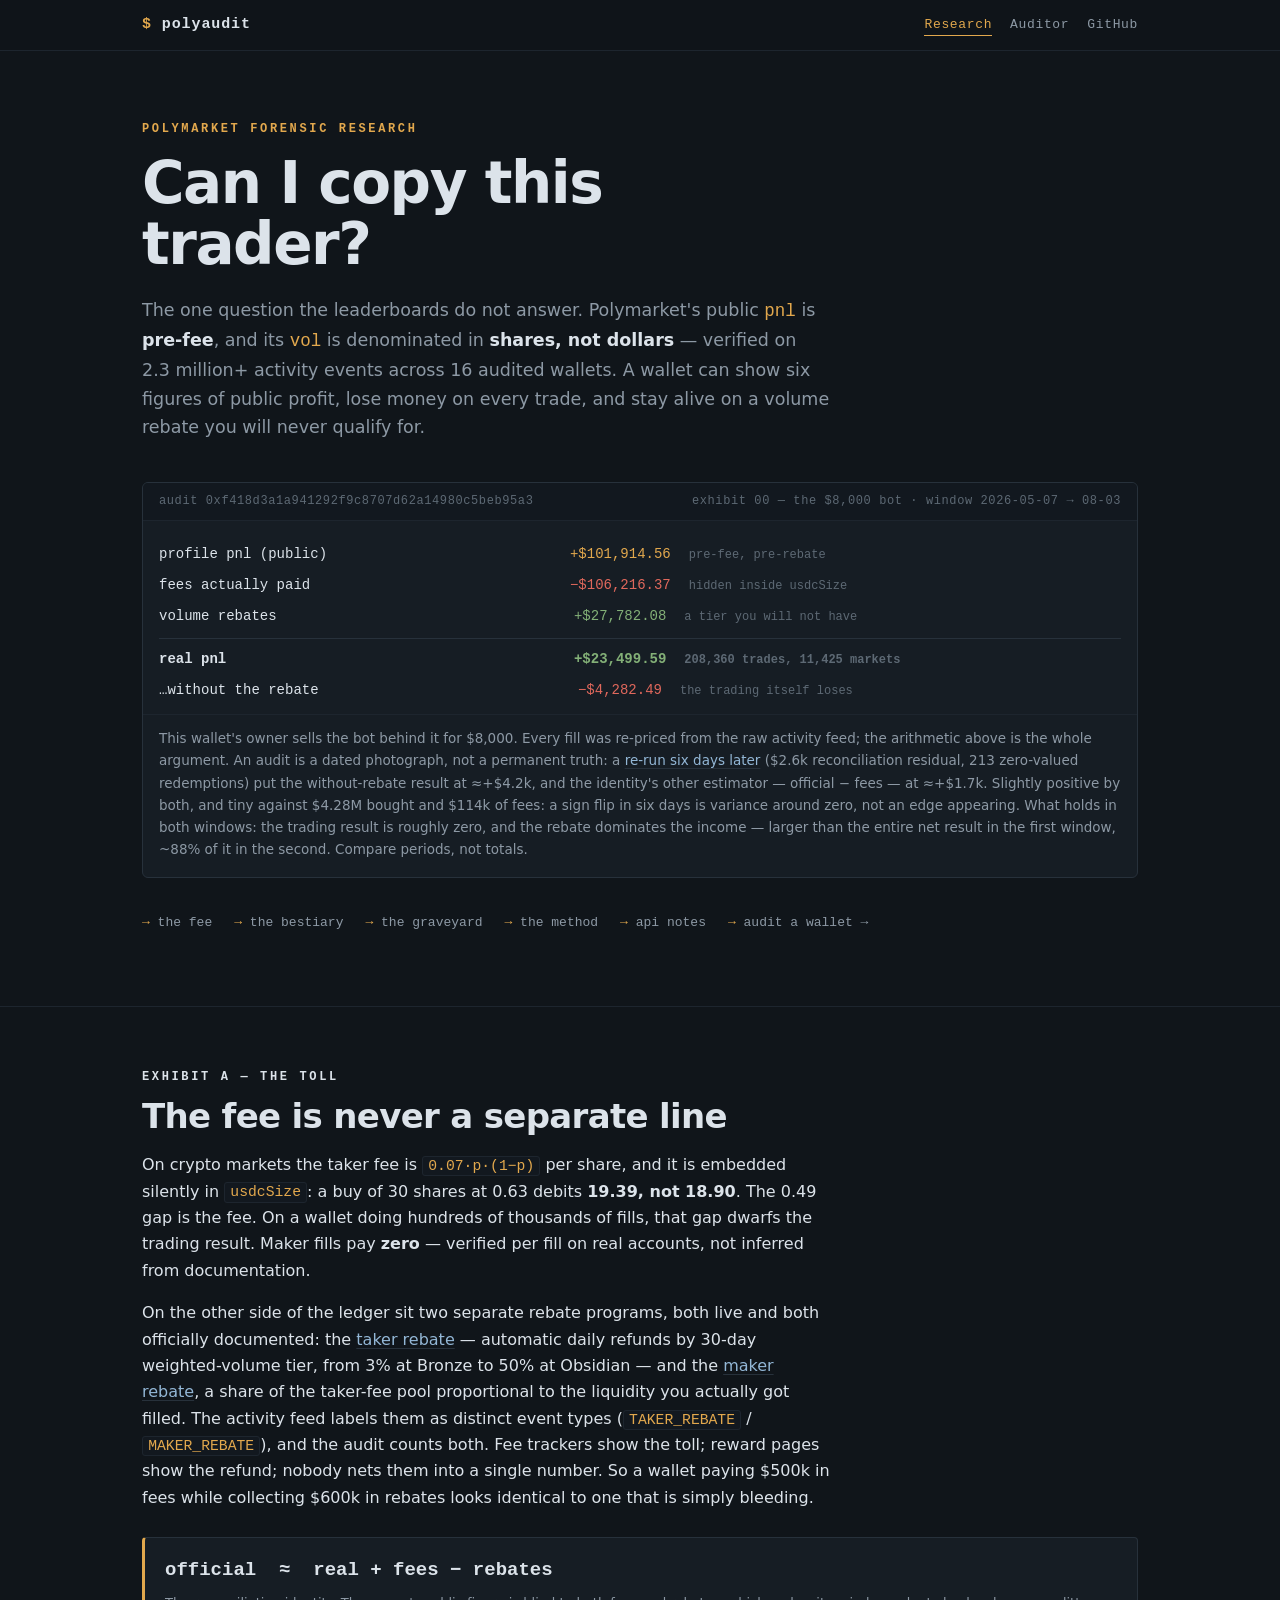
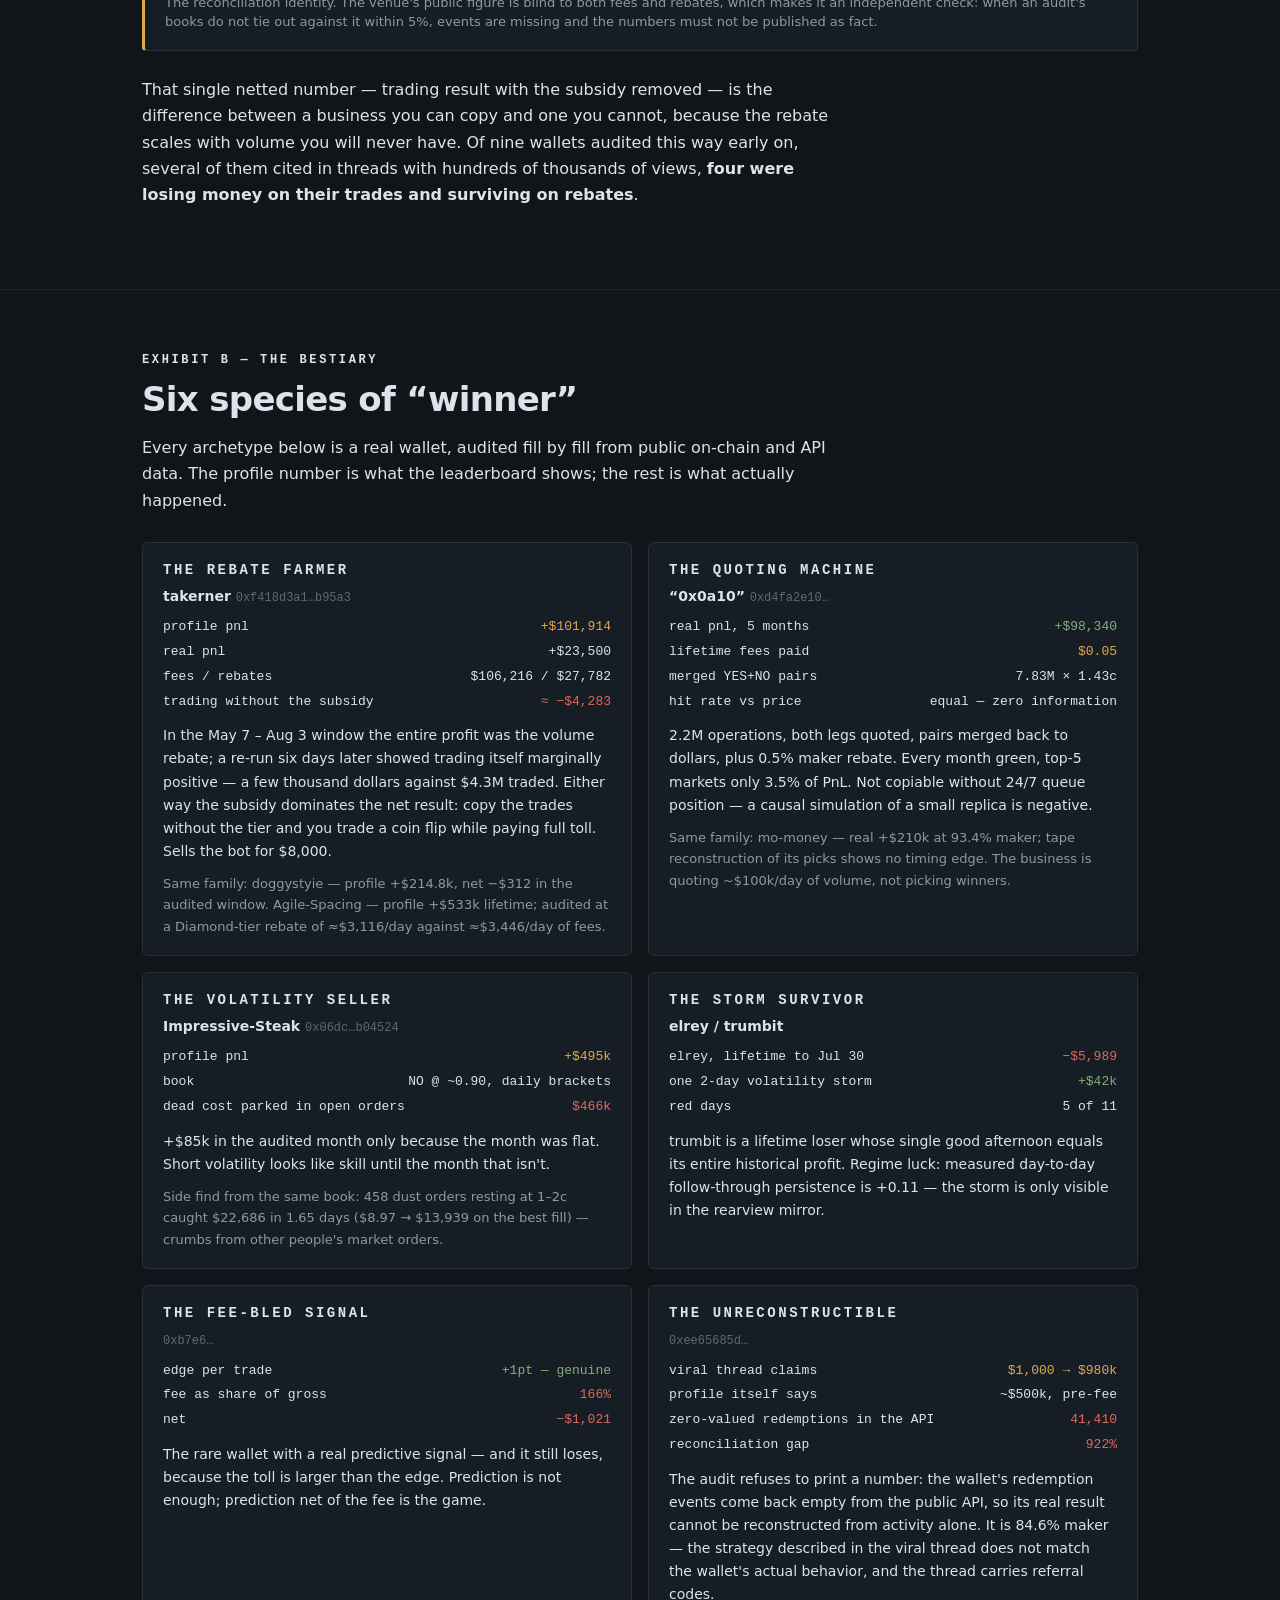
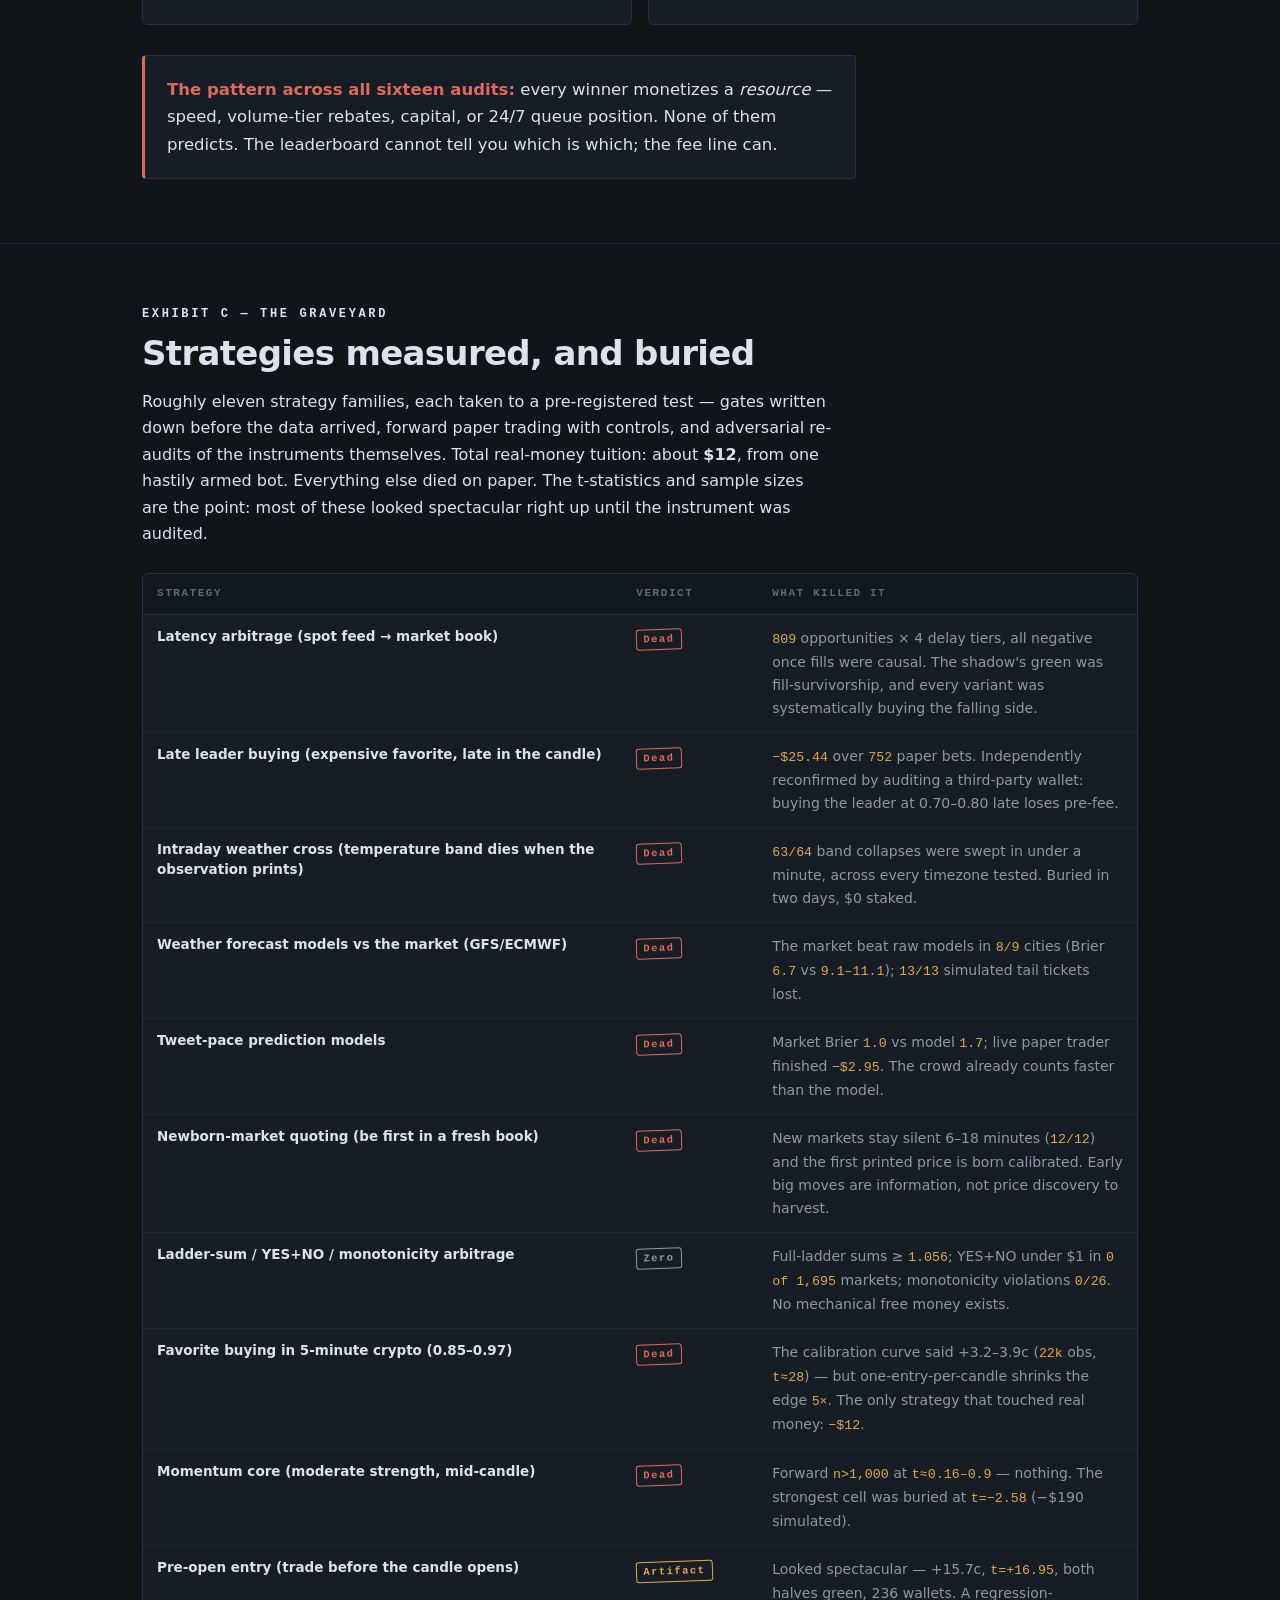
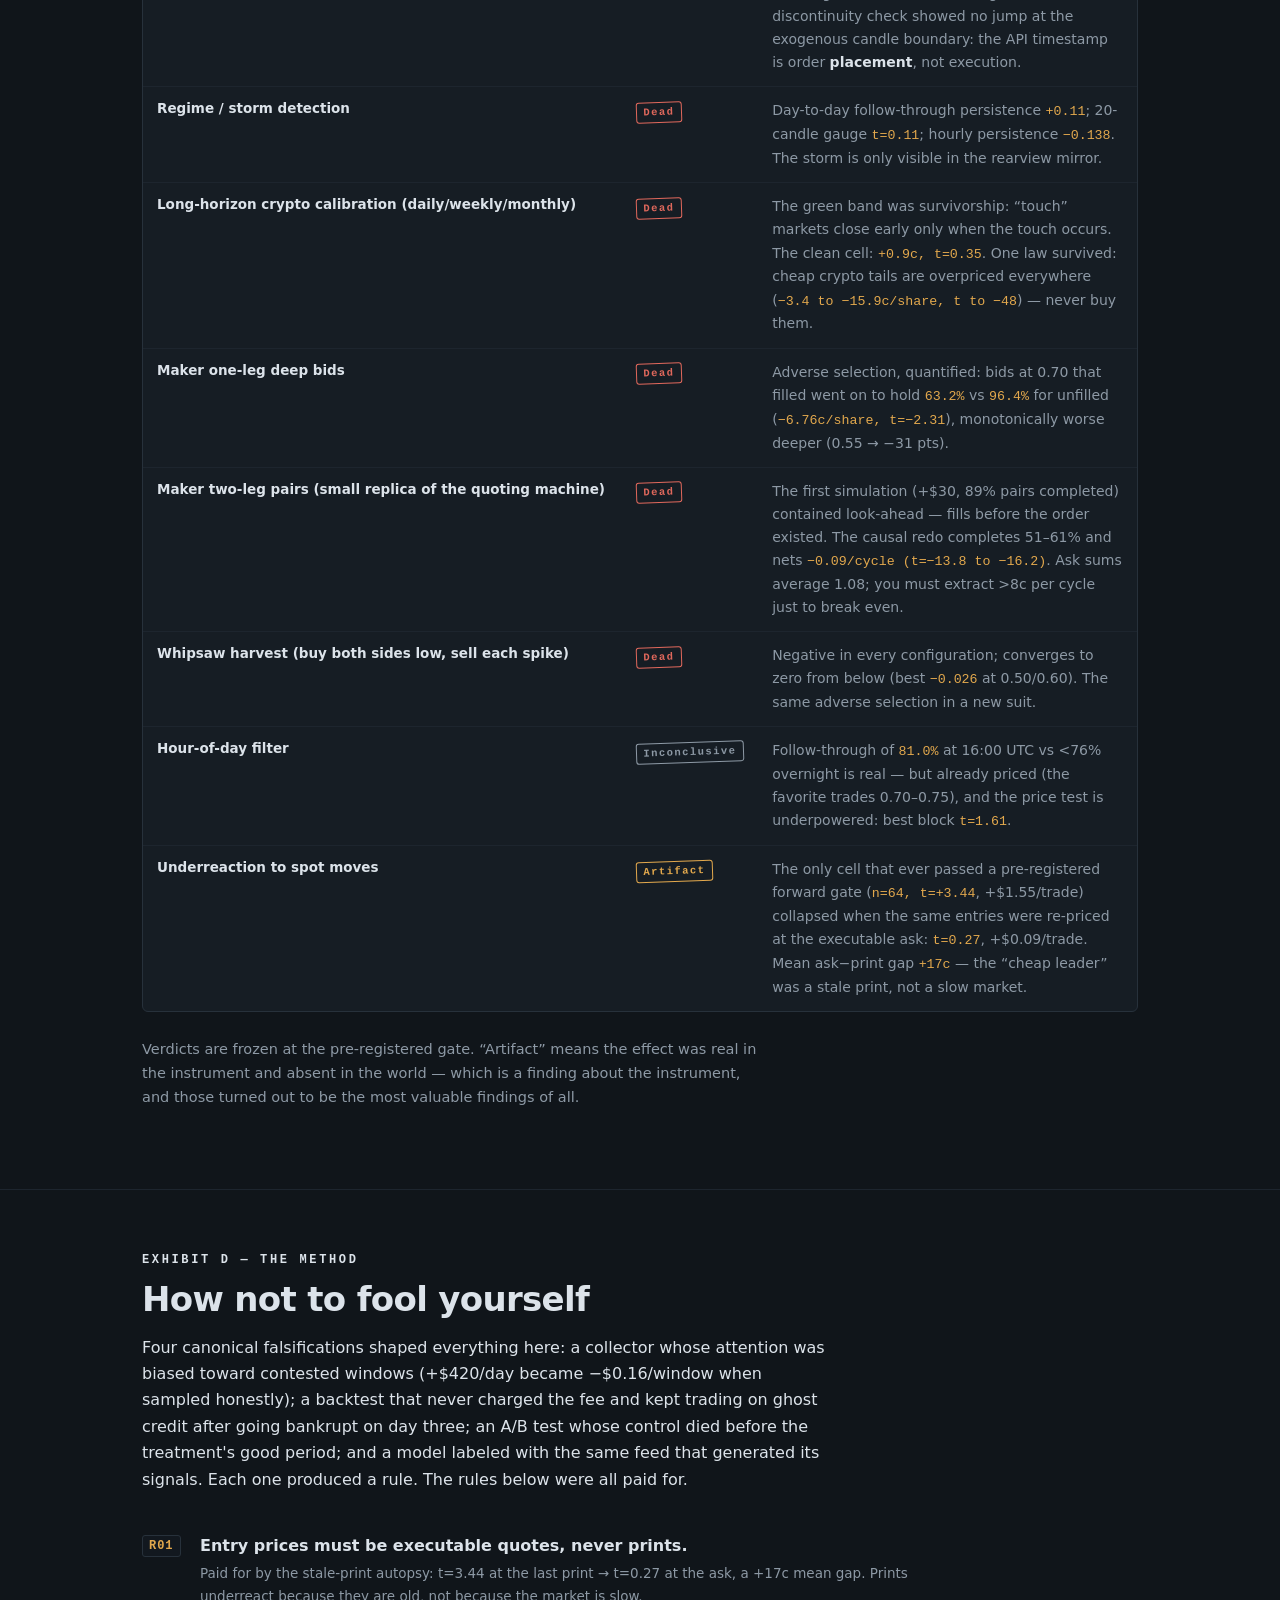
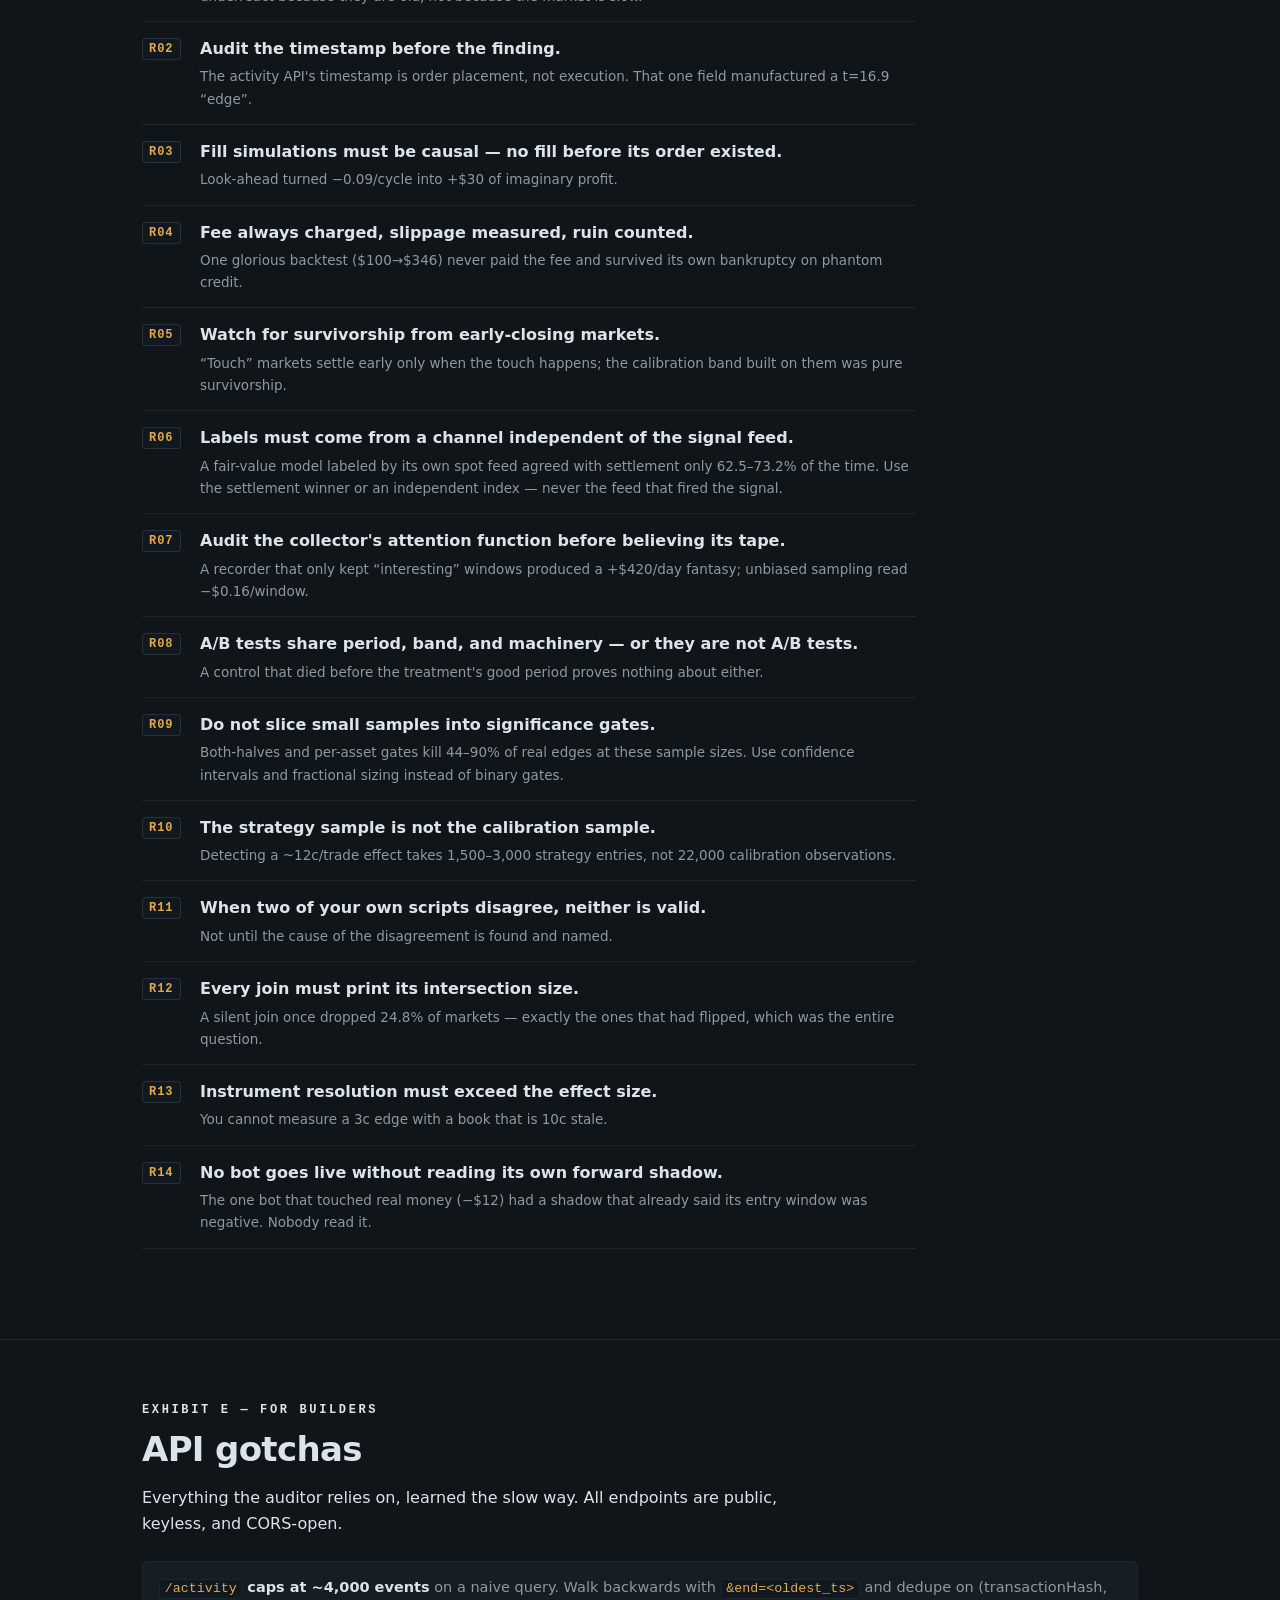
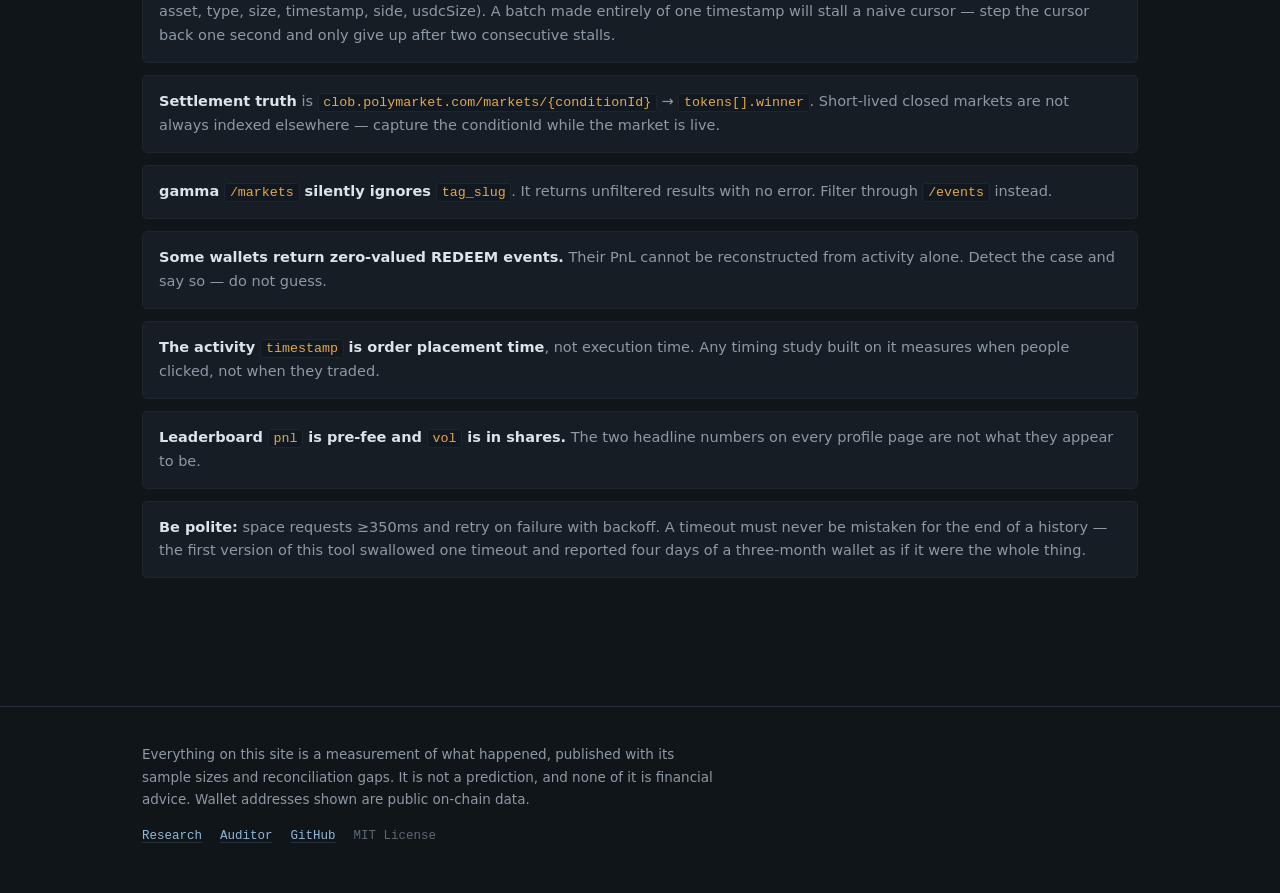
==== docs/index.html @ 165a8c3a "feat: three-state without-rebate sign vs reconciliation residual; fix 88% claim and residual framing" ====
<!DOCTYPE html>
<html lang="en">
<head>
<meta charset="utf-8">
<meta name="viewport" content="width=device-width, initial-scale=1">
<meta name="color-scheme" content="dark">
<meta name="theme-color" content="#10151a">
<meta name="description" content="Polymarket's public leaderboard reports profit before fees and volume in shares. Forensic research on what audited wallets actually made, a graveyard of falsified strategies, and a browser-based wallet auditor.">
<title>polyaudit — Can I copy this trader?</title>
<link rel="stylesheet" href="styles.css">
</head>
<body>
<a class="skip" href="#main">Skip to content</a>

<header class="site-head">
  <div class="wrap site-head-in">
    <a class="brand" href="index.html"><span class="tick">$</span> polyaudit</a>
    <nav class="site-nav" aria-label="Site">
      <a href="index.html" aria-current="page">Research</a>
      <a href="auditor.html">Auditor</a>
      <a href="https://github.com/IP-Mattos/polyaudit" rel="external">GitHub</a>
    </nav>
  </div>
</header>

<main id="main">

  <!-- ================= HERO ================= -->
  <section class="hero wrap">
    <p class="eyebrow">Polymarket forensic research</p>
    <h1>Can I copy this trader?</h1>
    <p class="lede">The one question the leaderboards do not answer. Polymarket's
      public <code>pnl</code> is <strong>pre-fee</strong>, and its <code>vol</code>
      is denominated in <strong>shares, not dollars</strong> — verified on 2.3&nbsp;million+
      activity events across 16 audited wallets. A wallet can show six figures of
      public profit, lose money on every trade, and stay alive on a volume rebate
      you will never qualify for.</p>

    <figure class="term reveal">
      <figcaption class="term-bar">
        <span>audit 0xf418d3a1a941292f9c8707d62a14980c5beb95a3</span>
        <span>exhibit 00 — the $8,000 bot · window 2026-05-07 → 08-03</span>
      </figcaption>
      <div class="term-body">
        <div class="tl"><span class="tl-k">profile pnl (public)</span><span class="tl-v amber">+$101,914.56</span><span class="tl-n">pre-fee, pre-rebate</span></div>
        <div class="tl"><span class="tl-k">fees actually paid</span><span class="tl-v red">−$106,216.37</span><span class="tl-n">hidden inside usdcSize</span></div>
        <div class="tl"><span class="tl-k">volume rebates</span><span class="tl-v green">+$27,782.08</span><span class="tl-n">a tier you will not have</span></div>
        <div class="tl sum"><span class="tl-k">real pnl</span><span class="tl-v green">+$23,499.59</span><span class="tl-n">208,360 trades, 11,425 markets</span></div>
        <div class="tl"><span class="tl-k">…without the rebate</span><span class="tl-v red">−$4,282.49</span><span class="tl-n">the trading itself loses</span></div>
      </div>
      <p class="term-foot">This wallet's owner sells the bot behind it for $8,000.
        Every fill was re-priced from the raw activity feed; the arithmetic above is the whole argument.
        An audit is a dated photograph, not a permanent truth: a
        <a href="https://github.com/IP-Mattos/polyaudit/blob/master/examples/takerner_2026-08-09.json" rel="external">re-run
        six days later</a> ($2.6k reconciliation residual, 213 zero-valued redemptions) put the
        without-rebate result at ≈+$4.2k, and the identity's other estimator — official − fees —
        at ≈+$1.7k. Slightly positive by both, and tiny against $4.28M bought and $114k of fees:
        a sign flip in six days is variance around zero, not an edge appearing. What holds in both
        windows: the trading result is roughly zero, and the rebate dominates the income — larger
        than the entire net result in the first window, ~88% of it in the second. Compare periods,
        not totals.</p>
    </figure>

    <ul class="case-index">
      <li><a href="#fee">the fee</a></li>
      <li><a href="#bestiary">the bestiary</a></li>
      <li><a href="#graveyard">the graveyard</a></li>
      <li><a href="#method">the method</a></li>
      <li><a href="#api">api notes</a></li>
      <li><a href="auditor.html">audit a wallet →</a></li>
    </ul>
  </section>

  <!-- ================= THE FEE ================= -->
  <section class="exhibit" id="fee">
    <div class="wrap">
      <p class="ex-tag">Exhibit A — The toll</p>
      <h2>The fee is never a separate line</h2>
      <p>On crypto markets the taker fee is <code>0.07·p·(1−p)</code> per share,
        and it is embedded silently in <code>usdcSize</code>: a buy of 30 shares at
        0.63 debits <strong>19.39, not 18.90</strong>. The 0.49 gap is the fee. On
        a wallet doing hundreds of thousands of fills, that gap dwarfs the trading
        result. Maker fills pay <strong>zero</strong> — verified per fill on real
        accounts, not inferred from documentation.</p>
      <p>On the other side of the ledger sit two separate rebate programs, both
        live and both officially documented: the
        <a href="https://docs.polymarket.com/programs/taker-rebates" rel="external">taker
        rebate</a> — automatic daily refunds by 30-day weighted-volume tier, from
        3% at Bronze to 50% at Obsidian — and the
        <a href="https://docs.polymarket.com/market-makers/maker-rebates" rel="external">maker
        rebate</a>, a share of the taker-fee pool proportional to the liquidity you
        actually got filled. The activity feed labels them as distinct event types
        (<code>TAKER_REBATE</code> / <code>MAKER_REBATE</code>), and the audit
        counts both. Fee trackers show the toll; reward pages show the refund;
        nobody nets them into a single number. So a wallet paying $500k in fees
        while collecting $600k in rebates looks identical to one that is simply
        bleeding.</p>

      <div class="identity">
        official&nbsp;&nbsp;≈&nbsp;&nbsp;real&nbsp;+&nbsp;fees&nbsp;−&nbsp;rebates
        <span class="note">The reconciliation identity. The venue's public figure is
        blind to both fees and rebates, which makes it an independent check: when an
        audit's books do not tie out against it within 5%, events are missing and
        the numbers must not be published as fact.</span>
      </div>

      <p>That single netted number — trading result with the subsidy removed — is
        the difference between a business you can copy and one you cannot, because
        the rebate scales with volume you will never have. Of nine wallets audited
        this way early on, several of them cited in threads with hundreds of
        thousands of views, <strong>four were losing money on their trades and
        surviving on rebates</strong>.</p>
    </div>
  </section>

  <!-- ================= THE BESTIARY ================= -->
  <section class="exhibit" id="bestiary">
    <div class="wrap">
      <p class="ex-tag">Exhibit B — The bestiary</p>
      <h2>Six species of “winner”</h2>
      <p>Every archetype below is a real wallet, audited fill by fill from public
        on-chain and API data. The profile number is what the leaderboard shows;
        the rest is what actually happened.</p>

      <ul class="cards">
        <li class="card">
          <p class="card-kind">The rebate farmer</p>
          <p class="card-who">takerner <span class="addr">0xf418d3a1…b95a3</span></p>
          <ul class="card-stats">
            <li><span>profile pnl</span><span class="v amber">+$101,914</span></li>
            <li><span>real pnl</span><span class="v">+$23,500</span></li>
            <li><span>fees / rebates</span><span class="v">$106,216 / $27,782</span></li>
            <li><span>trading without the subsidy</span><span class="v red">≈ −$4,283</span></li>
          </ul>
          <p>In the May 7 – Aug 3 window the entire profit was the volume rebate;
            a re-run six days later showed trading itself marginally positive —
            a few thousand dollars against $4.3M traded. Either way the subsidy
            dominates the net result: copy the trades without the tier and you
            trade a coin flip while paying full toll. Sells the bot for $8,000.</p>
          <p class="aside">Same family: doggystyie — profile +$214.8k, net −$312 in
            the audited window. Agile-Spacing — profile +$533k lifetime; audited at a
            Diamond-tier rebate of ≈$3,116/day against ≈$3,446/day of fees.</p>
        </li>

        <li class="card">
          <p class="card-kind">The quoting machine</p>
          <p class="card-who">“0x0a10” <span class="addr">0xd4fa2e10…</span></p>
          <ul class="card-stats">
            <li><span>real pnl, 5 months</span><span class="v green">+$98,340</span></li>
            <li><span>lifetime fees paid</span><span class="v amber">$0.05</span></li>
            <li><span>merged YES+NO pairs</span><span class="v">7.83M × 1.43c</span></li>
            <li><span>hit rate vs price</span><span class="v">equal — zero information</span></li>
          </ul>
          <p>2.2M operations, both legs quoted, pairs merged back to dollars, plus
            0.5% maker rebate. Every month green, top-5 markets only 3.5% of PnL.
            Not copiable without 24/7 queue position — a causal simulation of a
            small replica is negative.</p>
          <p class="aside">Same family: mo-money — real +$210k at 93.4% maker;
            tape reconstruction of its picks shows no timing edge. The business is
            quoting ~$100k/day of volume, not picking winners.</p>
        </li>

        <li class="card">
          <p class="card-kind">The volatility seller</p>
          <p class="card-who">Impressive-Steak <span class="addr">0x06dc…b04524</span></p>
          <ul class="card-stats">
            <li><span>profile pnl</span><span class="v amber">+$495k</span></li>
            <li><span>book</span><span class="v">NO @ ~0.90, daily brackets</span></li>
            <li><span>dead cost parked in open orders</span><span class="v red">$466k</span></li>
          </ul>
          <p>+$85k in the audited month only because the month was flat. Short
            volatility looks like skill until the month that isn't.</p>
          <p class="aside">Side find from the same book: 458 dust orders resting at
            1–2c caught $22,686 in 1.65 days ($8.97 → $13,939 on the best fill) —
            crumbs from other people's market orders.</p>
        </li>

        <li class="card">
          <p class="card-kind">The storm survivor</p>
          <p class="card-who">elrey / trumbit</p>
          <ul class="card-stats">
            <li><span>elrey, lifetime to Jul 30</span><span class="v red">−$5,989</span></li>
            <li><span>one 2-day volatility storm</span><span class="v green">+$42k</span></li>
            <li><span>red days</span><span class="v">5 of 11</span></li>
          </ul>
          <p>trumbit is a lifetime loser whose single good afternoon equals its
            entire historical profit. Regime luck: measured day-to-day
            follow-through persistence is +0.11 — the storm is only visible in the
            rearview mirror.</p>
        </li>

        <li class="card">
          <p class="card-kind">The fee-bled signal</p>
          <p class="card-who"><span class="addr">0xb7e6…</span></p>
          <ul class="card-stats">
            <li><span>edge per trade</span><span class="v green">+1pt — genuine</span></li>
            <li><span>fee as share of gross</span><span class="v red">166%</span></li>
            <li><span>net</span><span class="v red">−$1,021</span></li>
          </ul>
          <p>The rare wallet with a real predictive signal — and it still loses,
            because the toll is larger than the edge. Prediction is not enough;
            prediction net of the fee is the game.</p>
        </li>

        <li class="card">
          <p class="card-kind">The unreconstructible</p>
          <p class="card-who"><span class="addr">0xee65685d…</span></p>
          <ul class="card-stats">
            <li><span>viral thread claims</span><span class="v amber">$1,000 → $980k</span></li>
            <li><span>profile itself says</span><span class="v">~$500k, pre-fee</span></li>
            <li><span>zero-valued redemptions in the API</span><span class="v red">41,410</span></li>
            <li><span>reconciliation gap</span><span class="v red">922%</span></li>
          </ul>
          <p>The audit refuses to print a number: the wallet's redemption events
            come back empty from the public API, so its real result cannot be
            reconstructed from activity alone. It is 84.6% maker — the strategy
            described in the viral thread does not match the wallet's actual
            behavior, and the thread carries referral codes.</p>
        </li>
      </ul>

      <p class="lesson"><strong>The pattern across all sixteen audits:</strong>
        every winner monetizes a <em>resource</em> — speed, volume-tier rebates,
        capital, or 24/7 queue position. None of them predicts. The leaderboard
        cannot tell you which is which; the fee line can.</p>
    </div>
  </section>

  <!-- ================= THE GRAVEYARD ================= -->
  <section class="exhibit" id="graveyard">
    <div class="wrap">
      <p class="ex-tag">Exhibit C — The graveyard</p>
      <h2>Strategies measured, and buried</h2>
      <p>Roughly eleven strategy families, each taken to a pre-registered test —
        gates written down before the data arrived, forward paper trading with
        controls, and adversarial re-audits of the instruments themselves. Total
        real-money tuition: about <strong>$12</strong>, from one hastily armed bot.
        Everything else died on paper. The t-statistics and sample sizes are the
        point: most of these looked spectacular right up until the instrument was
        audited.</p>

      <div class="tscroll" role="region" aria-label="Falsified strategies" tabindex="0">
        <table>
          <thead>
            <tr><th scope="col">Strategy</th><th scope="col">Verdict</th><th scope="col">What killed it</th></tr>
          </thead>
          <tbody>
            <tr>
              <td class="strat">Latency arbitrage (spot feed → market book)</td>
              <td><span class="stamp">Dead</span></td>
              <td class="ev"><span class="num">809</span> opportunities × 4 delay tiers, all negative once
                fills were causal. The shadow's green was fill-survivorship, and every
                variant was systematically buying the falling side.</td>
            </tr>
            <tr>
              <td class="strat">Late leader buying (expensive favorite, late in the candle)</td>
              <td><span class="stamp">Dead</span></td>
              <td class="ev"><span class="num">−$25.44</span> over <span class="num">752</span> paper bets.
                Independently reconfirmed by auditing a third-party wallet: buying the
                leader at 0.70–0.80 late loses pre-fee.</td>
            </tr>
            <tr>
              <td class="strat">Intraday weather cross (temperature band dies when the observation prints)</td>
              <td><span class="stamp">Dead</span></td>
              <td class="ev"><span class="num">63/64</span> band collapses were swept in under a minute,
                across every timezone tested. Buried in two days, $0 staked.</td>
            </tr>
            <tr>
              <td class="strat">Weather forecast models vs the market (GFS/ECMWF)</td>
              <td><span class="stamp">Dead</span></td>
              <td class="ev">The market beat raw models in <span class="num">8/9</span> cities
                (Brier <span class="num">6.7</span> vs <span class="num">9.1–11.1</span>);
                <span class="num">13/13</span> simulated tail tickets lost.</td>
            </tr>
            <tr>
              <td class="strat">Tweet-pace prediction models</td>
              <td><span class="stamp">Dead</span></td>
              <td class="ev">Market Brier <span class="num">1.0</span> vs model
                <span class="num">1.7</span>; live paper trader finished
                <span class="num">−$2.95</span>. The crowd already counts faster than the model.</td>
            </tr>
            <tr>
              <td class="strat">Newborn-market quoting (be first in a fresh book)</td>
              <td><span class="stamp">Dead</span></td>
              <td class="ev">New markets stay silent 6–18 minutes (<span class="num">12/12</span>) and the
                first printed price is born calibrated. Early big moves are information,
                not price discovery to harvest.</td>
            </tr>
            <tr>
              <td class="strat">Ladder-sum / YES+NO / monotonicity arbitrage</td>
              <td><span class="stamp zero">Zero</span></td>
              <td class="ev">Full-ladder sums ≥ <span class="num">1.056</span>; YES+NO under $1 in
                <span class="num">0 of 1,695</span> markets; monotonicity violations
                <span class="num">0/26</span>. No mechanical free money exists.</td>
            </tr>
            <tr>
              <td class="strat">Favorite buying in 5-minute crypto (0.85–0.97)</td>
              <td><span class="stamp">Dead</span></td>
              <td class="ev">The calibration curve said +3.2–3.9c (<span class="num">22k</span> obs,
                <span class="num">t≈28</span>) — but one-entry-per-candle shrinks the edge
                <span class="num">5×</span>. The only strategy that touched real money:
                <span class="num">−$12</span>.</td>
            </tr>
            <tr>
              <td class="strat">Momentum core (moderate strength, mid-candle)</td>
              <td><span class="stamp">Dead</span></td>
              <td class="ev">Forward <span class="num">n&gt;1,000</span> at
                <span class="num">t≈0.16–0.9</span> — nothing. The strongest cell was buried
                at <span class="num">t=−2.58</span> (−$190 simulated).</td>
            </tr>
            <tr>
              <td class="strat">Pre-open entry (trade before the candle opens)</td>
              <td><span class="stamp artifact">Artifact</span></td>
              <td class="ev">Looked spectacular — +15.7c, <span class="num">t=+16.95</span>, both halves
                green, 236 wallets. A regression-discontinuity check showed no jump at the
                exogenous candle boundary: the API timestamp is order <b>placement</b>, not
                execution.</td>
            </tr>
            <tr>
              <td class="strat">Regime / storm detection</td>
              <td><span class="stamp">Dead</span></td>
              <td class="ev">Day-to-day follow-through persistence <span class="num">+0.11</span>;
                20-candle gauge <span class="num">t=0.11</span>; hourly persistence
                <span class="num">−0.138</span>. The storm is only visible in the rearview mirror.</td>
            </tr>
            <tr>
              <td class="strat">Long-horizon crypto calibration (daily/weekly/monthly)</td>
              <td><span class="stamp">Dead</span></td>
              <td class="ev">The green band was survivorship: “touch” markets close early only when
                the touch occurs. The clean cell: <span class="num">+0.9c, t=0.35</span>. One law
                survived: cheap crypto tails are overpriced everywhere
                (<span class="num">−3.4 to −15.9c/share, t to −48</span>) — never buy them.</td>
            </tr>
            <tr>
              <td class="strat">Maker one-leg deep bids</td>
              <td><span class="stamp">Dead</span></td>
              <td class="ev">Adverse selection, quantified: bids at 0.70 that filled went on to hold
                <span class="num">63.2%</span> vs <span class="num">96.4%</span> for unfilled
                (<span class="num">−6.76c/share, t=−2.31</span>), monotonically worse deeper
                (0.55 → −31 pts).</td>
            </tr>
            <tr>
              <td class="strat">Maker two-leg pairs (small replica of the quoting machine)</td>
              <td><span class="stamp">Dead</span></td>
              <td class="ev">The first simulation (+$30, 89% pairs completed) contained look-ahead —
                fills before the order existed. The causal redo completes 51–61% and nets
                <span class="num">−0.09/cycle (t=−13.8 to −16.2)</span>. Ask sums average 1.08;
                you must extract &gt;8c per cycle just to break even.</td>
            </tr>
            <tr>
              <td class="strat">Whipsaw harvest (buy both sides low, sell each spike)</td>
              <td><span class="stamp">Dead</span></td>
              <td class="ev">Negative in every configuration; converges to zero from below
                (best <span class="num">−0.026</span> at 0.50/0.60). The same adverse selection in
                a new suit.</td>
            </tr>
            <tr>
              <td class="strat">Hour-of-day filter</td>
              <td><span class="stamp gray">Inconclusive</span></td>
              <td class="ev">Follow-through of <span class="num">81.0%</span> at 16:00 UTC vs &lt;76%
                overnight is real — but already priced (the favorite trades 0.70–0.75), and the
                price test is underpowered: best block <span class="num">t=1.61</span>.</td>
            </tr>
            <tr>
              <td class="strat">Underreaction to spot moves</td>
              <td><span class="stamp artifact">Artifact</span></td>
              <td class="ev">The only cell that ever passed a pre-registered forward gate
                (<span class="num">n=64, t=+3.44</span>, +$1.55/trade) collapsed when the same
                entries were re-priced at the executable ask:
                <span class="num">t=0.27</span>, +$0.09/trade. Mean ask−print gap
                <span class="num">+17c</span> — the “cheap leader” was a stale print, not a slow
                market.</td>
            </tr>
          </tbody>
        </table>
      </div>

      <p class="aside">Verdicts are frozen at the pre-registered gate. “Artifact”
        means the effect was real in the instrument and absent in the world —
        which is a finding about the instrument, and those turned out to be the
        most valuable findings of all.</p>
    </div>
  </section>

  <!-- ================= THE METHOD ================= -->
  <section class="exhibit" id="method">
    <div class="wrap">
      <p class="ex-tag">Exhibit D — The method</p>
      <h2>How not to fool yourself</h2>
      <p>Four canonical falsifications shaped everything here: a collector whose
        attention was biased toward contested windows (+$420/day became
        −$0.16/window when sampled honestly); a backtest that never charged the
        fee and kept trading on ghost credit after going bankrupt on day three; an
        A/B test whose control died before the treatment's good period; and a
        model labeled with the same feed that generated its signals. Each one
        produced a rule. The rules below were all paid for.</p>

      <ol class="rules">
        <li><b>Entry prices must be executable quotes, never prints.</b>
          <span class="paid">Paid for by the stale-print autopsy: t=3.44 at the last
          print → t=0.27 at the ask, a +17c mean gap. Prints underreact because they
          are old, not because the market is slow.</span></li>
        <li><b>Audit the timestamp before the finding.</b>
          <span class="paid">The activity API's timestamp is order placement, not
          execution. That one field manufactured a t=16.9 “edge”.</span></li>
        <li><b>Fill simulations must be causal — no fill before its order existed.</b>
          <span class="paid">Look-ahead turned −0.09/cycle into +$30 of imaginary profit.</span></li>
        <li><b>Fee always charged, slippage measured, ruin counted.</b>
          <span class="paid">One glorious backtest ($100→$346) never paid the fee and
          survived its own bankruptcy on phantom credit.</span></li>
        <li><b>Watch for survivorship from early-closing markets.</b>
          <span class="paid">“Touch” markets settle early only when the touch happens;
          the calibration band built on them was pure survivorship.</span></li>
        <li><b>Labels must come from a channel independent of the signal feed.</b>
          <span class="paid">A fair-value model labeled by its own spot feed agreed with
          settlement only 62.5–73.2% of the time. Use the settlement winner or an
          independent index — never the feed that fired the signal.</span></li>
        <li><b>Audit the collector's attention function before believing its tape.</b>
          <span class="paid">A recorder that only kept “interesting” windows produced a
          +$420/day fantasy; unbiased sampling read −$0.16/window.</span></li>
        <li><b>A/B tests share period, band, and machinery — or they are not A/B tests.</b>
          <span class="paid">A control that died before the treatment's good period
          proves nothing about either.</span></li>
        <li><b>Do not slice small samples into significance gates.</b>
          <span class="paid">Both-halves and per-asset gates kill 44–90% of real edges
          at these sample sizes. Use confidence intervals and fractional sizing
          instead of binary gates.</span></li>
        <li><b>The strategy sample is not the calibration sample.</b>
          <span class="paid">Detecting a ~12c/trade effect takes 1,500–3,000 strategy
          entries, not 22,000 calibration observations.</span></li>
        <li><b>When two of your own scripts disagree, neither is valid.</b>
          <span class="paid">Not until the cause of the disagreement is found and named.</span></li>
        <li><b>Every join must print its intersection size.</b>
          <span class="paid">A silent join once dropped 24.8% of markets — exactly the
          ones that had flipped, which was the entire question.</span></li>
        <li><b>Instrument resolution must exceed the effect size.</b>
          <span class="paid">You cannot measure a 3c edge with a book that is 10c stale.</span></li>
        <li><b>No bot goes live without reading its own forward shadow.</b>
          <span class="paid">The one bot that touched real money (−$12) had a shadow
          that already said its entry window was negative. Nobody read it.</span></li>
      </ol>
    </div>
  </section>

  <!-- ================= API NOTES ================= -->
  <section class="exhibit" id="api">
    <div class="wrap">
      <p class="ex-tag">Exhibit E — For builders</p>
      <h2>API gotchas</h2>
      <p>Everything the auditor relies on, learned the slow way. All endpoints are
        public, keyless, and CORS-open.</p>

      <ul class="gotchas">
        <li><b><code>/activity</code> caps at ~4,000 events</b> on a naive query. Walk
          backwards with <code>&amp;end=&lt;oldest_ts&gt;</code> and dedupe on
          (transactionHash, asset, type, size, timestamp, side, usdcSize). A batch made
          entirely of one timestamp will stall a naive cursor — step the cursor back one
          second and only give up after two consecutive stalls.</li>
        <li><b>Settlement truth</b> is
          <code>clob.polymarket.com/markets/{conditionId}</code> →
          <code>tokens[].winner</code>. Short-lived closed markets are not always indexed
          elsewhere — capture the conditionId while the market is live.</li>
        <li><b>gamma <code>/markets</code> silently ignores <code>tag_slug</code></b>.
          It returns unfiltered results with no error. Filter through
          <code>/events</code> instead.</li>
        <li><b>Some wallets return zero-valued REDEEM events.</b> Their PnL cannot be
          reconstructed from activity alone. Detect the case and say so — do not guess.</li>
        <li><b>The activity <code>timestamp</code> is order placement time</b>, not
          execution time. Any timing study built on it measures when people clicked,
          not when they traded.</li>
        <li><b>Leaderboard <code>pnl</code> is pre-fee and <code>vol</code> is in
          shares.</b> The two headline numbers on every profile page are not what they
          appear to be.</li>
        <li><b>Be polite:</b> space requests ≥350ms and retry on failure with backoff.
          A timeout must never be mistaken for the end of a history — the first version
          of this tool swallowed one timeout and reported four days of a three-month
          wallet as if it were the whole thing.</li>
      </ul>
    </div>
  </section>

</main>

<footer class="site-foot">
  <div class="wrap">
    <p class="disclaimer">Everything on this site is a measurement of what
      happened, published with its sample sizes and reconciliation gaps. It is not
      a prediction, and none of it is financial advice. Wallet addresses shown are
      public on-chain data.</p>
    <nav aria-label="Footer">
      <a href="index.html">Research</a>
      <a href="auditor.html">Auditor</a>
      <a href="https://github.com/IP-Mattos/polyaudit" rel="external">GitHub</a>
      <span>MIT License</span>
    </nav>
  </div>
</footer>

</body>
</html>
---- docs/styles.css ----
/* ============================================================
   polyaudit — forensic ledger. Dark-only, by intent.
   Ink system: ledger black ground, carbon panels, phosphor
   amber for data, red ink for losses and DEAD verdicts,
   settled green for the rare positive line.
   ============================================================ */

:root {
  --bg:        #10151a;   /* ledger black */
  --panel:     #161d24;   /* carbon */
  --panel-2:   #12181f;
  --rule:      #27313b;   /* hairline */
  --rule-soft: #1d252e;
  --paper:     #dce3ea;   /* body text */
  --slate:     #8d99a5;   /* annotations */
  --faint:     #5d6974;
  --amber:     #e2a84d;   /* phosphor: data, emphasis */
  --red:       #e0685c;   /* red ink: losses, DEAD */
  --green:     #83b077;   /* settled: the rare positive */
  --link:      #93b7d6;
  --mono: ui-monospace, "Cascadia Code", "SF Mono", Menlo, Consolas,
          "Liberation Mono", monospace;
  --sans: system-ui, -apple-system, "Segoe UI", Roboto, "Helvetica Neue",
          Arial, sans-serif;
}

* { box-sizing: border-box; }

html { scroll-behavior: smooth; }

body {
  margin: 0;
  background: var(--bg);
  color: var(--paper);
  font: 16px/1.65 var(--sans);
  -webkit-font-smoothing: antialiased;
}

::selection { background: var(--amber); color: #10151a; }

a { color: var(--link); text-decoration-color: var(--rule); text-underline-offset: 3px; }
a:hover { text-decoration-color: var(--link); }

:focus-visible {
  outline: 2px solid var(--amber);
  outline-offset: 2px;
  border-radius: 2px;
}

.skip {
  position: absolute; left: -9999px; top: 0;
  background: var(--amber); color: #10151a;
  padding: 8px 14px; font: 600 13px var(--mono); z-index: 99;
}
.skip:focus { left: 8px; top: 8px; }

.wrap { max-width: 1040px; margin-inline: auto; padding-inline: 22px; }

/* ---------- header ---------- */

.site-head {
  position: sticky; top: 0; z-index: 10;
  background: rgba(16, 21, 26, 0.92);
  backdrop-filter: blur(6px);
  border-bottom: 1px solid var(--rule-soft);
}
.site-head-in {
  display: flex; align-items: baseline; gap: 22px;
  padding-block: 14px; flex-wrap: wrap;
}
.brand {
  font: 700 15px/1 var(--mono);
  letter-spacing: 0.06em;
  color: var(--paper);
  text-decoration: none;
}
.brand .tick { color: var(--amber); }
.site-nav { display: flex; gap: 18px; margin-left: auto; flex-wrap: wrap; }
.site-nav a {
  font: 500 13px/1 var(--mono);
  letter-spacing: 0.05em;
  color: var(--slate);
  text-decoration: none;
  padding-block: 4px;
}
.site-nav a:hover { color: var(--paper); }
.site-nav a[aria-current="page"] {
  color: var(--amber);
  border-bottom: 1px solid var(--amber);
}

/* ---------- hero ---------- */

.hero { padding-block: 72px 56px; }
.eyebrow {
  font: 600 12px/1 var(--mono);
  letter-spacing: 0.22em;
  text-transform: uppercase;
  color: var(--amber);
  margin: 0 0 18px;
}
.hero h1 {
  font: 800 clamp(34px, 6vw, 58px)/1.06 var(--sans);
  letter-spacing: -0.025em;
  margin: 0 0 20px;
  max-width: 17ch;
}
.hero .lede {
  max-width: 62ch;
  color: var(--slate);
  font-size: 17.5px;
  margin: 0 0 14px;
}
.hero .lede strong { color: var(--paper); font-weight: 600; }
.hero .lede code { color: var(--amber); }

.case-index {
  display: flex; flex-wrap: wrap; gap: 8px 22px;
  margin-top: 30px; padding: 0; list-style: none;
}
.case-index a {
  font: 500 13px/1.4 var(--mono);
  color: var(--slate); text-decoration: none;
}
.case-index a::before { content: "→ "; color: var(--amber); }
.case-index a:hover { color: var(--paper); }

/* ---------- terminal / ledger exhibit ---------- */

.term {
  margin: 40px 0 0;
  background: var(--panel);
  border: 1px solid var(--rule);
  border-radius: 6px;
  overflow: hidden;
}
.term-bar {
  display: flex; justify-content: space-between; gap: 12px; flex-wrap: wrap;
  padding: 10px 16px;
  border-bottom: 1px solid var(--rule-soft);
  background: var(--panel-2);
  font: 500 12px/1.4 var(--mono);
  color: var(--faint);
  letter-spacing: 0.05em;
}
.term-body { padding: 18px 16px 8px; font: 14px/1.5 var(--mono); }

.tl {
  display: grid;
  grid-template-columns: minmax(0, 1fr) auto minmax(0, 1.1fr);
  gap: 4px 18px;
  align-items: baseline;
  padding-block: 5px;
}
.tl-k { color: var(--paper); }
.tl-v { text-align: right; font-variant-numeric: tabular-nums; white-space: nowrap; }
.tl-n { color: var(--faint); font-size: 12px; }
.tl.sum {
  border-top: 1px solid var(--rule);
  margin-top: 6px; padding-top: 10px;
  font-weight: 700;
}
.amber { color: var(--amber); }
.red   { color: var(--red); }
.green { color: var(--green); }
.slate { color: var(--slate); }

.term-foot {
  margin: 0;
  padding: 12px 16px 16px;
  color: var(--slate);
  font-size: 13.5px;
  border-top: 1px solid var(--rule-soft);
}

/* hero ledger reveal — one orchestrated moment, then quiet */
.reveal .tl { animation: settle 0.5s ease-out backwards; }
.reveal .tl:nth-child(1) { animation-delay: 0.15s; }
.reveal .tl:nth-child(2) { animation-delay: 0.35s; }
.reveal .tl:nth-child(3) { animation-delay: 0.55s; }
.reveal .tl:nth-child(4) { animation-delay: 0.85s; }
.reveal .tl:nth-child(5) { animation-delay: 1.15s; }
@keyframes settle {
  from { opacity: 0; transform: translateY(4px); }
  to   { opacity: 1; transform: none; }
}
@media (prefers-reduced-motion: reduce) {
  html { scroll-behavior: auto; }
  .reveal .tl { animation: none; }
}

/* ---------- exhibits (sections) ---------- */

.exhibit {
  padding-block: 64px;
  border-top: 1px solid var(--rule-soft);
}
.ex-tag {
  font: 600 12px/1 var(--mono);
  letter-spacing: 0.22em;
  text-transform: uppercase;
  color: var(--amber);
  margin: 0 0 14px;
}
.exhibit h2 {
  font: 700 clamp(24px, 3.6vw, 34px)/1.15 var(--sans);
  letter-spacing: -0.02em;
  margin: 0 0 16px;
}
.exhibit h3 {
  font: 650 18px/1.3 var(--sans);
  margin: 34px 0 10px;
}
.exhibit p { max-width: 68ch; }
.exhibit p, .exhibit li { color: var(--paper); }
.exhibit .aside { color: var(--slate); font-size: 14.5px; }
.exhibit code {
  font: 0.92em var(--mono);
  color: var(--amber);
  background: var(--panel-2);
  border: 1px solid var(--rule-soft);
  border-radius: 3px;
  padding: 0.08em 0.35em;
  overflow-wrap: anywhere;
}

.identity {
  margin: 26px 0;
  padding: 18px 20px;
  background: var(--panel);
  border: 1px solid var(--rule);
  border-left: 3px solid var(--amber);
  border-radius: 4px;
  font: 600 clamp(15px, 2.6vw, 19px)/1.5 var(--mono);
  overflow-x: auto;
  white-space: nowrap;
}
.identity .note {
  display: block; white-space: normal;
  font: 400 13px/1.5 var(--sans);
  color: var(--slate); margin-top: 8px;
}

/* ---------- verdict stamps ---------- */

.stamp {
  display: inline-block;
  font: 700 10.5px/1 var(--mono);
  letter-spacing: 0.14em;
  padding: 0.42em 0.6em 0.36em;
  border: 1.5px solid currentColor;
  border-radius: 3px;
  transform: rotate(-2deg);
  color: var(--red);
  white-space: nowrap;
}
.stamp.artifact { color: var(--amber); }
.stamp.zero, .stamp.gray { color: var(--slate); }
.stamp.won { color: var(--green); }

/* ---------- tables ---------- */

.tscroll {
  overflow-x: auto;
  border: 1px solid var(--rule);
  border-radius: 6px;
  margin: 26px 0;
  background: var(--panel);
}
table { border-collapse: collapse; width: 100%; min-width: 640px; }
th {
  text-align: left;
  font: 600 11px/1.4 var(--mono);
  letter-spacing: 0.14em;
  text-transform: uppercase;
  color: var(--faint);
  padding: 12px 14px;
  border-bottom: 1px solid var(--rule);
  background: var(--panel-2);
}
td {
  padding: 12px 14px;
  border-bottom: 1px solid var(--rule-soft);
  vertical-align: top;
  font-size: 14px;
}
tr:last-child td { border-bottom: 0; }
td.strat { font: 600 13.5px/1.45 var(--sans); color: var(--paper); min-width: 150px; }
td.ev { color: var(--slate); max-width: 56ch; }
td.ev b, td.ev strong { color: var(--paper); font-weight: 600; }
td .num { font-family: var(--mono); font-size: 0.95em; color: var(--amber); }

/* ---------- bestiary cards ---------- */

.cards {
  display: grid;
  grid-template-columns: repeat(2, minmax(0, 1fr));
  gap: 16px;
  margin: 28px 0;
  padding: 0;
  list-style: none;
}
.card {
  background: var(--panel);
  border: 1px solid var(--rule);
  border-radius: 6px;
  padding: 20px 20px 18px;
  display: flex; flex-direction: column; gap: 10px;
}
.card-kind {
  font: 700 11px/1 var(--mono);
  letter-spacing: 0.18em;
  text-transform: uppercase;
  color: var(--amber);
  margin: 0;
}
.card-who {
  font: 600 16px/1.3 var(--sans);
  margin: 0;
}
.card-who .addr { font: 400 12px var(--mono); color: var(--faint); overflow-wrap: anywhere; }
.card-stats {
  margin: 0; padding: 0; list-style: none;
  font: 13px/1.6 var(--mono);
  color: var(--slate);
}
.card-stats li { display: flex; justify-content: space-between; gap: 14px; padding-block: 2px; }
.card-stats .v { text-align: right; font-variant-numeric: tabular-nums; white-space: nowrap; }
.card p { margin: 0; font-size: 14px; color: var(--paper); max-width: none; }
.card .aside { margin: 0; font-size: 13px; color: var(--slate); }

.lesson {
  margin: 30px 0 0;
  padding: 20px 22px;
  border: 1px solid var(--rule);
  border-left: 3px solid var(--red);
  border-radius: 4px;
  background: var(--panel);
  font-size: 16.5px;
  max-width: none;
}
.lesson strong { color: var(--red); }

/* ---------- methodology list ---------- */

.rules {
  margin: 26px 0; padding: 0;
  list-style: none;
  counter-reset: rule;
  display: grid; gap: 0;
}
.rules li {
  counter-increment: rule;
  position: relative;
  padding: 14px 0 14px 58px;
  border-bottom: 1px solid var(--rule-soft);
  max-width: 76ch;
}
.rules li::before {
  content: "R" counter(rule, decimal-leading-zero);
  position: absolute; left: 0; top: 16px;
  font: 700 12px/1 var(--mono);
  letter-spacing: 0.08em;
  color: var(--amber);
  border: 1px solid var(--rule);
  border-radius: 3px;
  padding: 4px 6px;
  background: var(--panel-2);
}
.rules b { color: var(--paper); }
.rules .paid { display: block; color: var(--slate); font-size: 13.5px; margin-top: 3px; }

/* ---------- api notes ---------- */

.gotchas { margin: 24px 0; padding: 0; list-style: none; display: grid; gap: 12px; }
.gotchas li {
  background: var(--panel);
  border: 1px solid var(--rule-soft);
  border-radius: 5px;
  padding: 14px 16px;
  font-size: 14.5px;
  color: var(--slate);
  max-width: none;
}
.gotchas b { color: var(--paper); font-weight: 600; }

/* ---------- footer ---------- */

.site-foot {
  border-top: 1px solid var(--rule);
  margin-top: 40px;
  padding-block: 36px 48px;
  color: var(--faint);
  font-size: 13.5px;
}
.site-foot .disclaimer {
  color: var(--slate);
  max-width: 68ch;
  margin: 0 0 16px;
}
.site-foot nav { display: flex; gap: 18px; flex-wrap: wrap; font-family: var(--mono); font-size: 12.5px; }

/* ============================================================
   auditor page
   ============================================================ */

.aud-panel {
  background: var(--panel);
  border: 1px solid var(--rule);
  border-radius: 6px;
  padding: 22px;
  margin: 30px 0;
}
.aud-form { display: flex; flex-wrap: wrap; gap: 14px; align-items: flex-end; }
.field { display: flex; flex-direction: column; gap: 6px; }
.field.grow { flex: 1 1 340px; }
.field label {
  font: 600 11px/1 var(--mono);
  letter-spacing: 0.14em;
  text-transform: uppercase;
  color: var(--faint);
}
.field input, .field select {
  background: var(--panel-2);
  border: 1px solid var(--rule);
  border-radius: 4px;
  color: var(--paper);
  font: 14px var(--mono);
  padding: 10px 12px;
}
.field input::placeholder { color: var(--faint); }
.field input:focus, .field select:focus {
  outline: 2px solid var(--amber);
  outline-offset: 1px;
  border-color: var(--amber);
}

.btn {
  font: 700 13px/1 var(--mono);
  letter-spacing: 0.08em;
  padding: 12px 20px;
  border-radius: 4px;
  border: 1px solid var(--amber);
  background: var(--amber);
  color: #10151a;
  cursor: pointer;
}
.btn:hover { filter: brightness(1.08); }
.btn:disabled { opacity: 0.45; cursor: not-allowed; filter: none; }
.btn-ghost {
  font: 600 13px/1 var(--mono);
  letter-spacing: 0.06em;
  padding: 12px 18px;
  border-radius: 4px;
  border: 1px solid var(--rule);
  background: transparent;
  color: var(--slate);
  cursor: pointer;
}
.btn-ghost:hover { color: var(--paper); border-color: var(--slate); }
.btn-ghost:disabled { opacity: 0.4; cursor: not-allowed; }

.aud-note { color: var(--faint); font-size: 12.5px; margin: 14px 0 0; max-width: 70ch; }
.aud-note a { color: var(--slate); }

.aud-error {
  color: var(--red);
  font: 600 13.5px/1.5 var(--mono);
  margin: 14px 0 0;
}

.aud-progress {
  display: none;
  margin: 14px 0 0;
  font: 13.5px/1.6 var(--mono);
  color: var(--amber);
}
.aud-progress.on { display: flex; gap: 14px; align-items: center; flex-wrap: wrap; }
.aud-progress .cursor {
  display: inline-block; width: 8px; height: 15px;
  background: var(--amber); vertical-align: text-bottom;
  animation: blink 1.1s steps(1) infinite;
}
@keyframes blink { 50% { opacity: 0; } }
@media (prefers-reduced-motion: reduce) { .aud-progress .cursor { animation: none; } }

/* report output */
.report { display: none; }
.report.on { display: block; }
.report-body {
  padding: 18px 16px;
  font: 13.5px/1.7 var(--mono);
  overflow-x: auto;
}
.rline { white-space: pre-wrap; overflow-wrap: anywhere; }
.rline.head { color: var(--faint); }
.rline.big { font-weight: 700; font-size: 15px; }
.rline.flag { color: var(--red); }
.rline.warn { color: var(--amber); }
.rline.ok { color: var(--green); }
.rline.dim { color: var(--slate); }
.rline.gap { min-height: 1.2em; }
.report-actions {
  display: flex; gap: 12px; flex-wrap: wrap;
  padding: 14px 16px;
  border-top: 1px solid var(--rule-soft);
}

/* ---------- responsive ---------- */

@media (max-width: 760px) {
  .cards { grid-template-columns: 1fr; }
  .hero { padding-block: 52px 40px; }
  .exhibit { padding-block: 48px; }
}
@media (max-width: 560px) {
  .tl { grid-template-columns: minmax(0, 1fr) auto; }
  .tl-n { display: none; }
  .rules li { padding-left: 0; padding-top: 40px; }
  .rules li::before { top: 10px; }
}
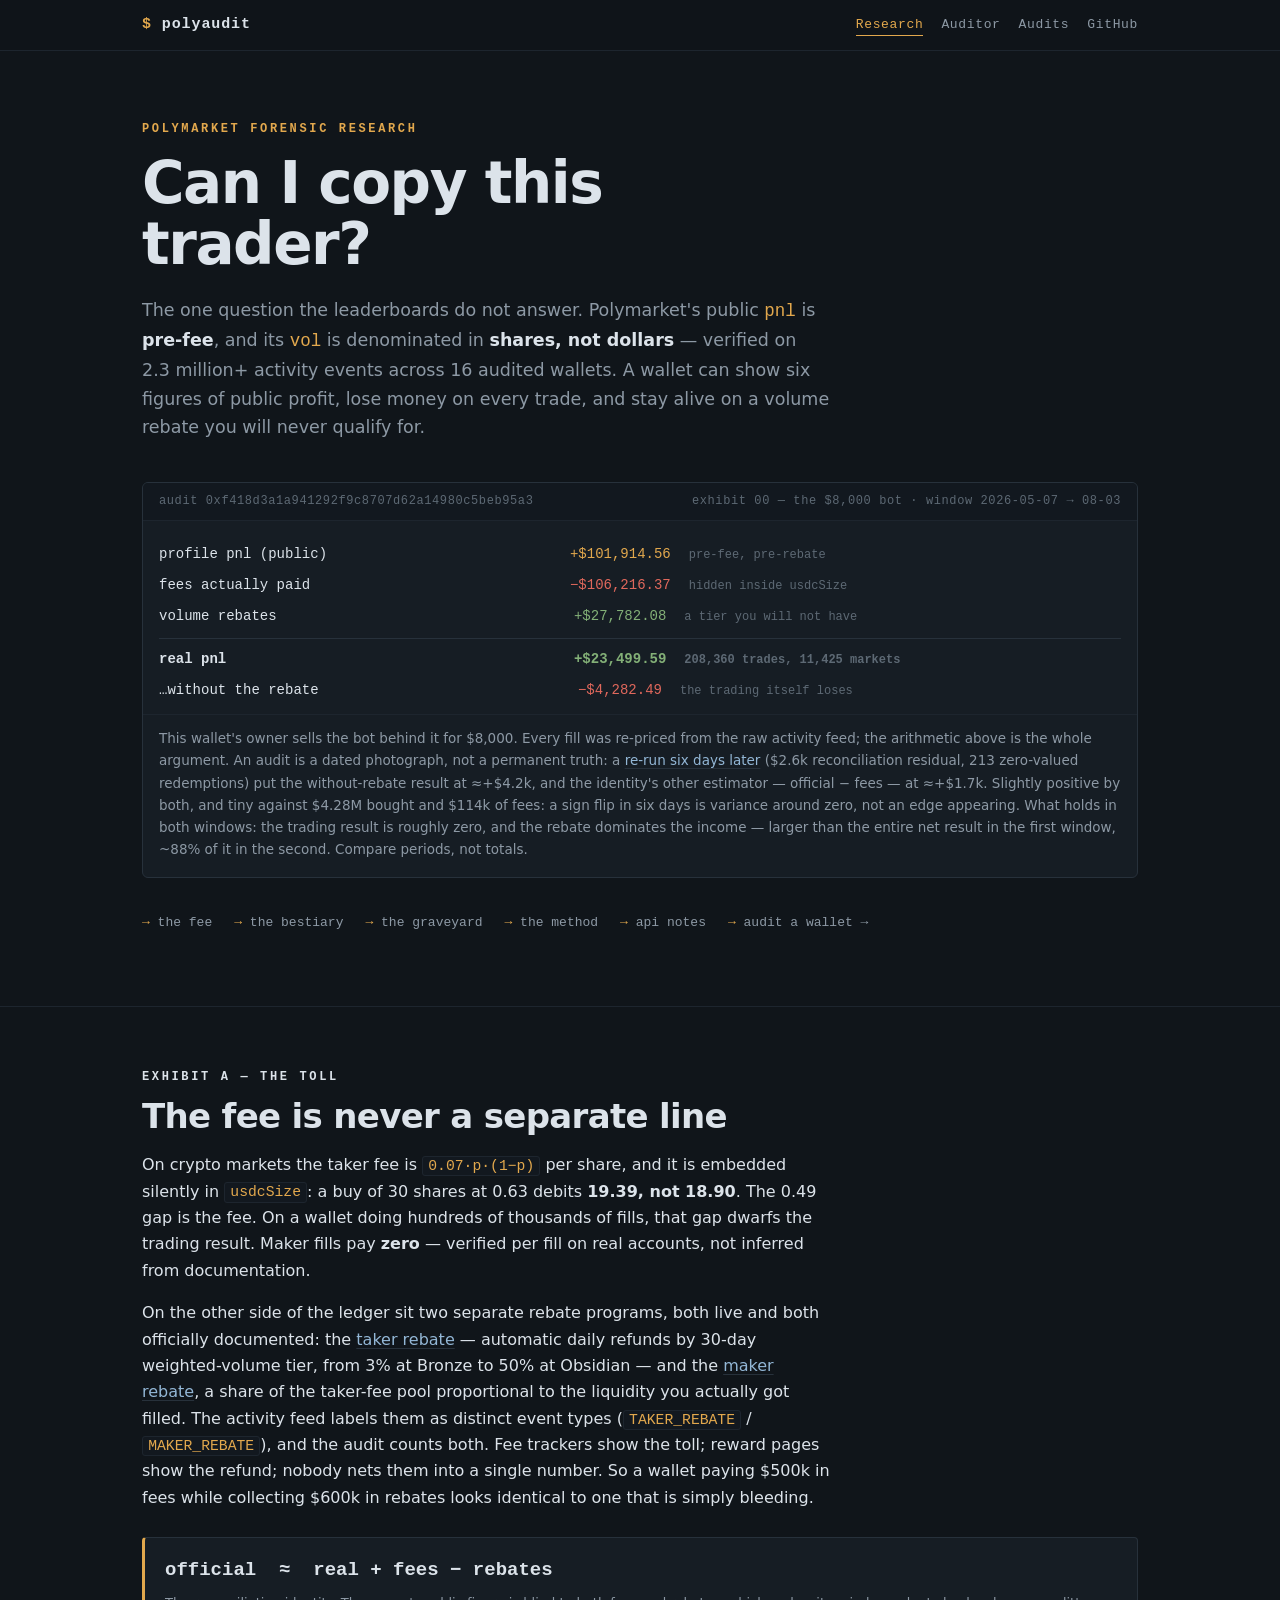
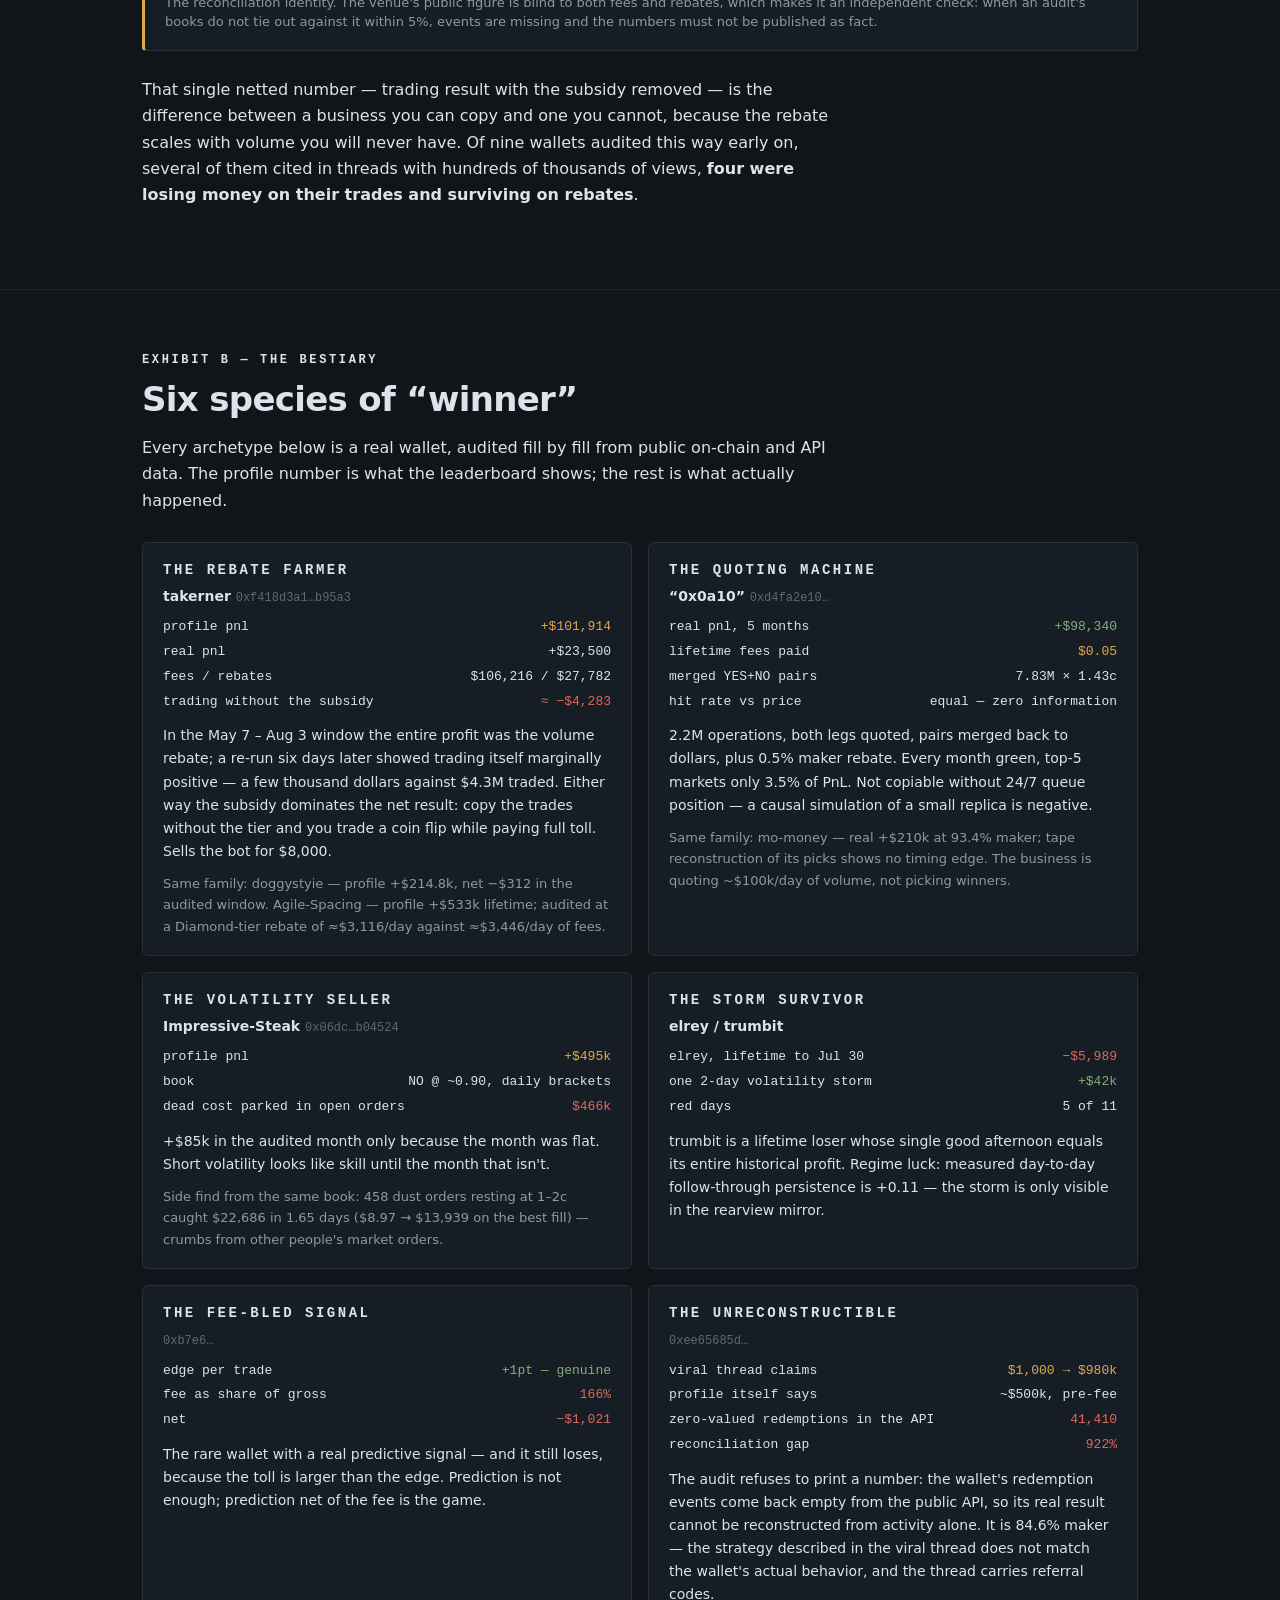
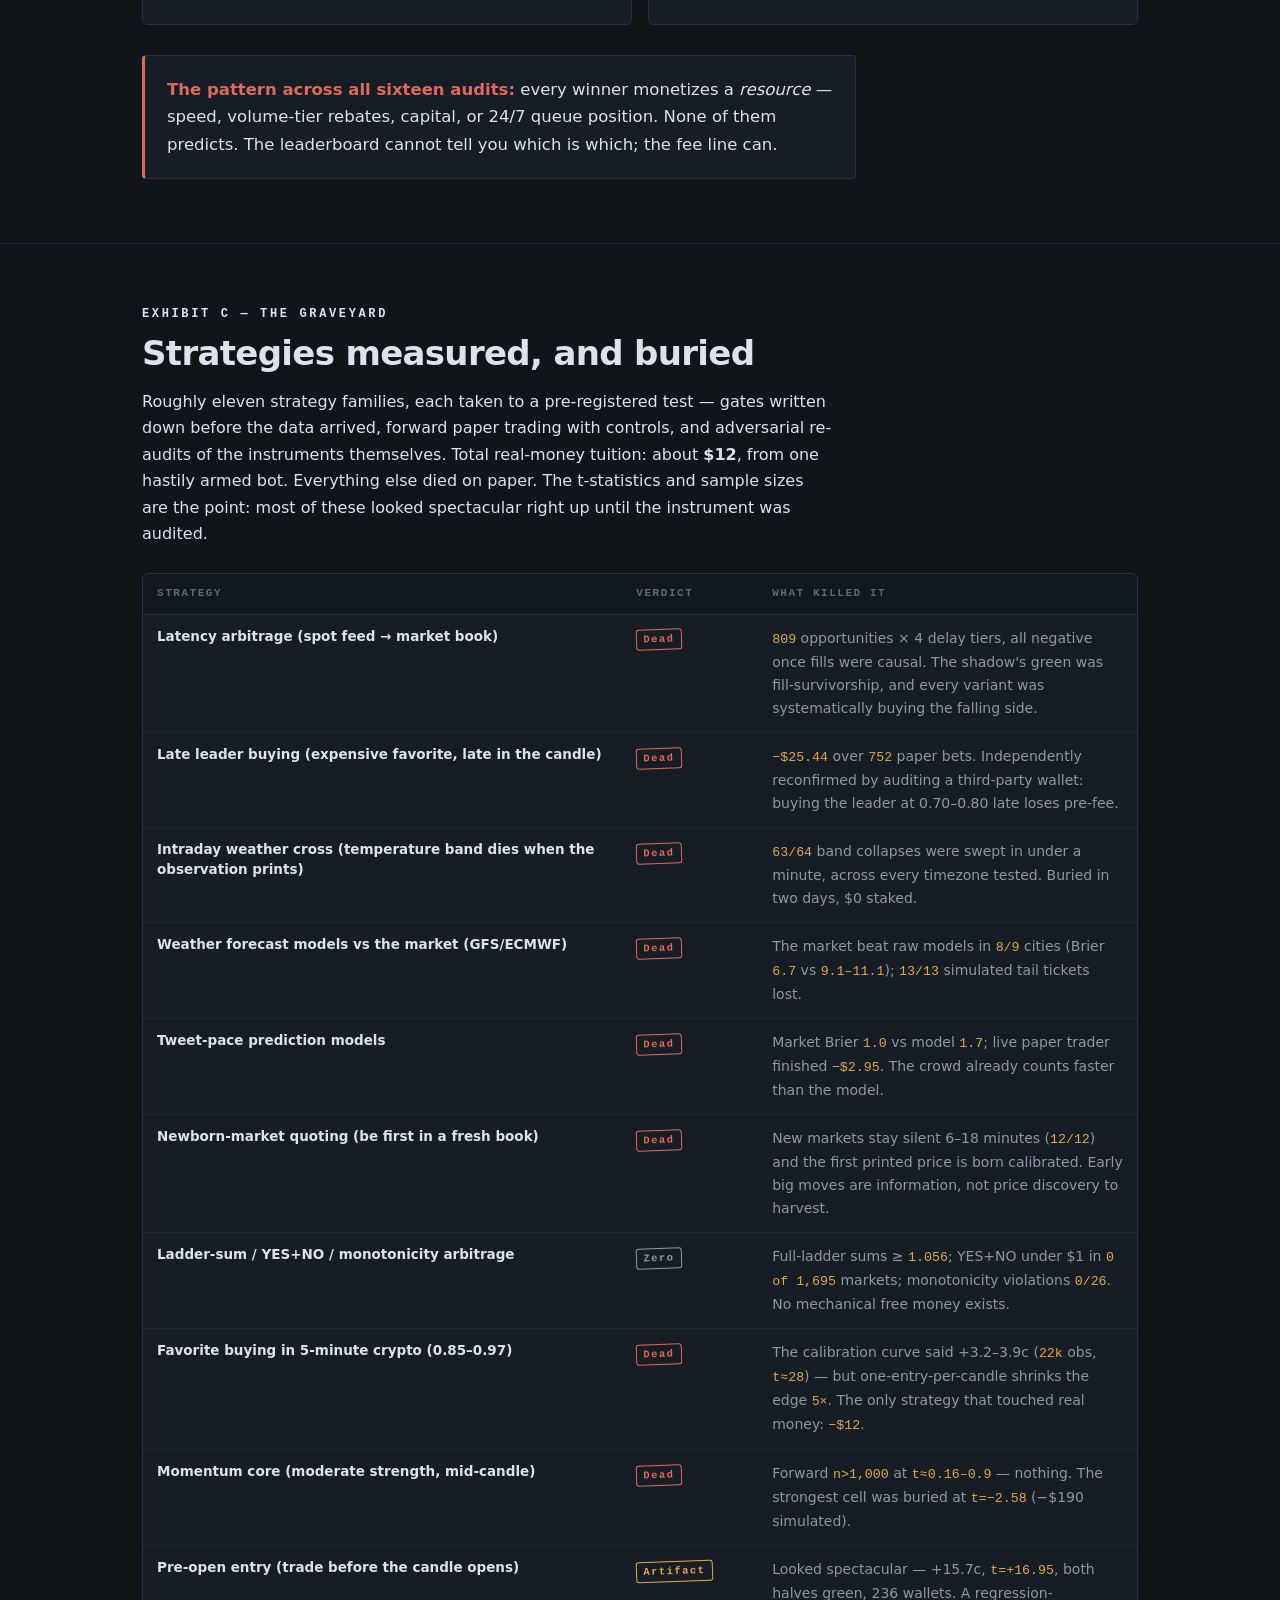
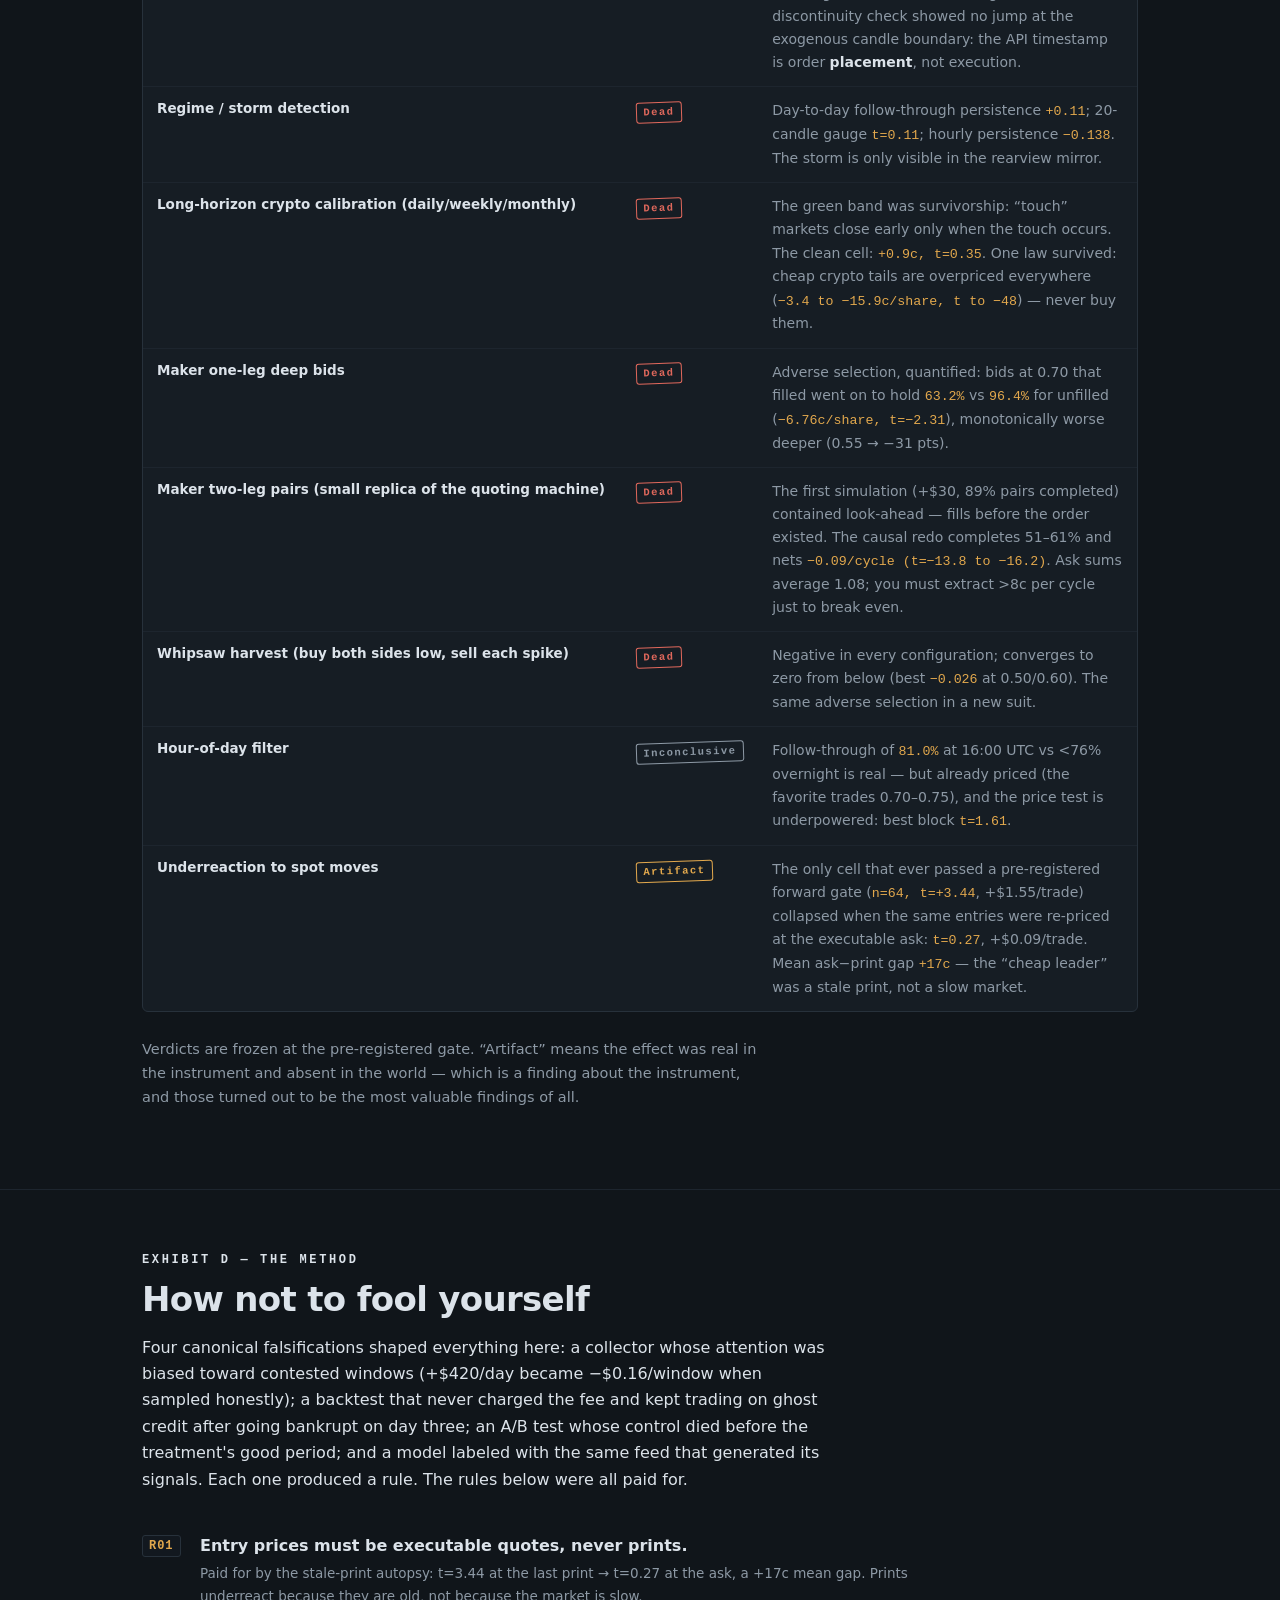
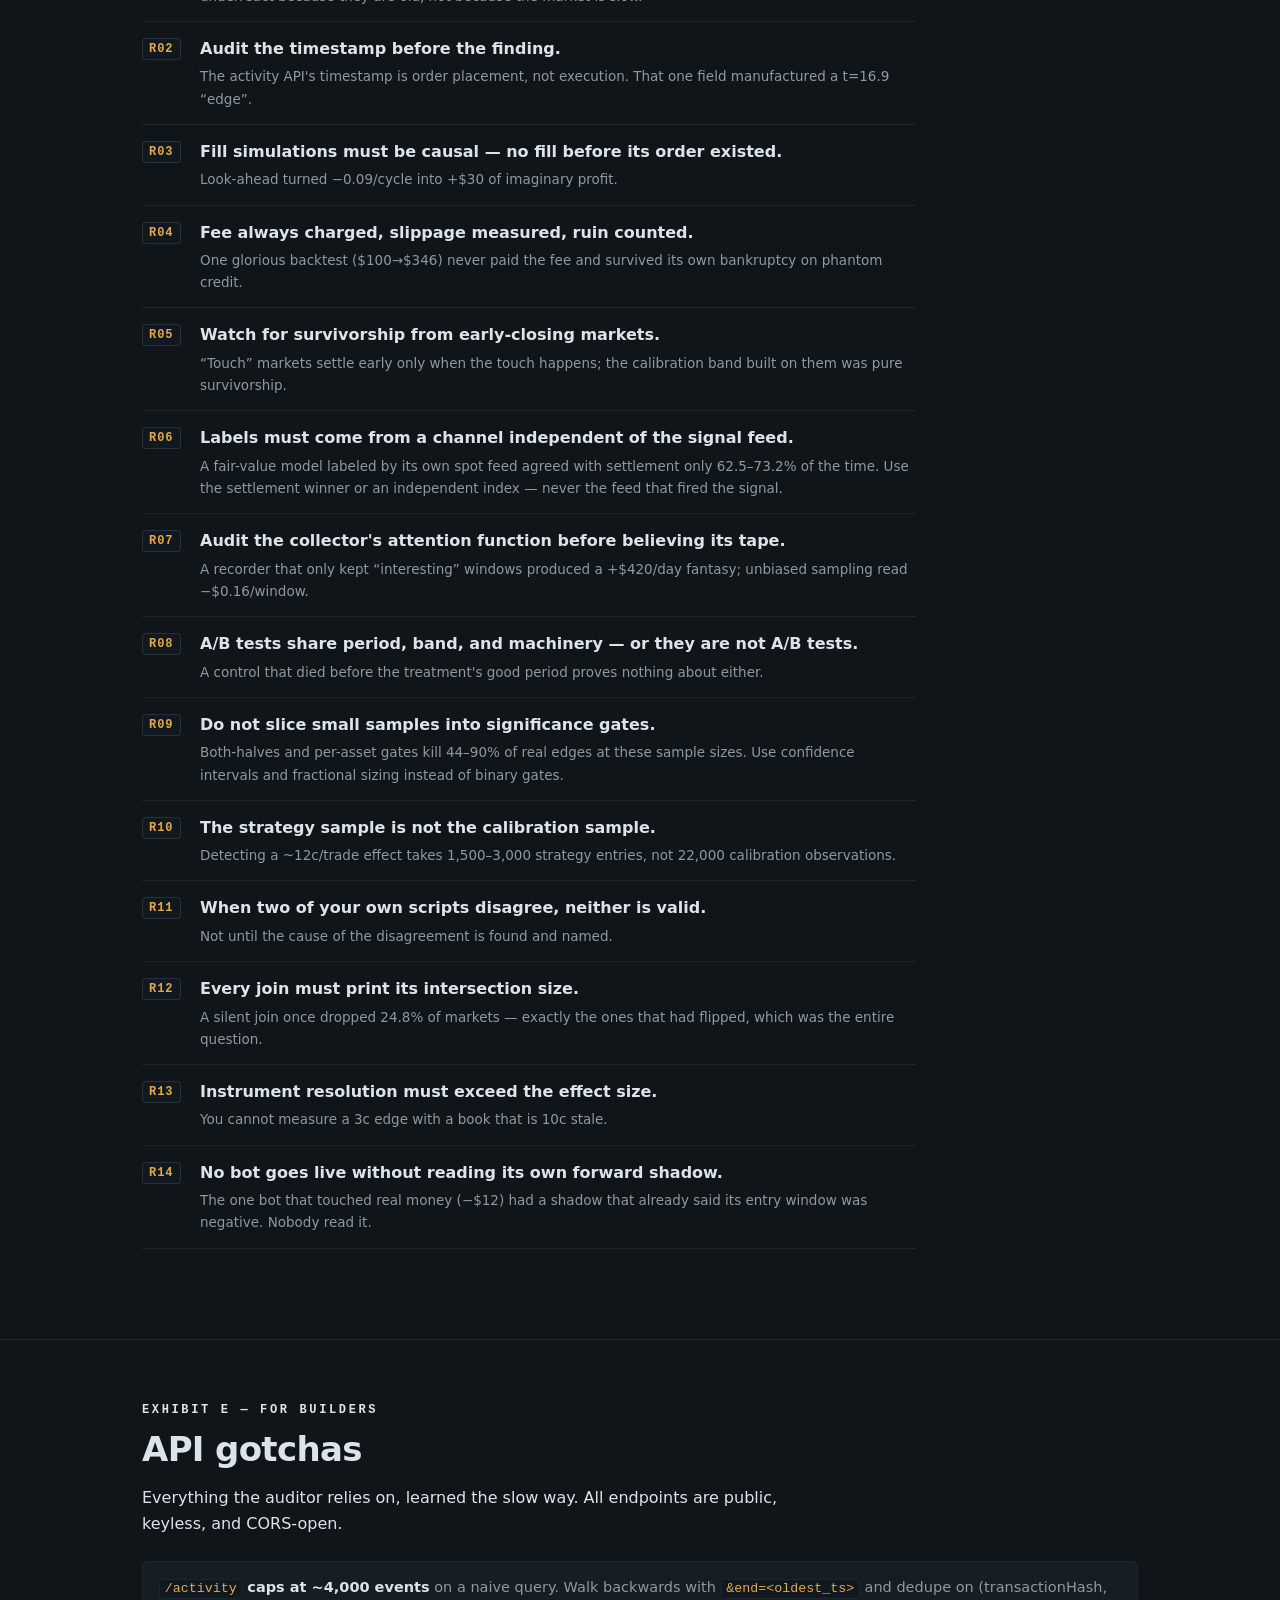
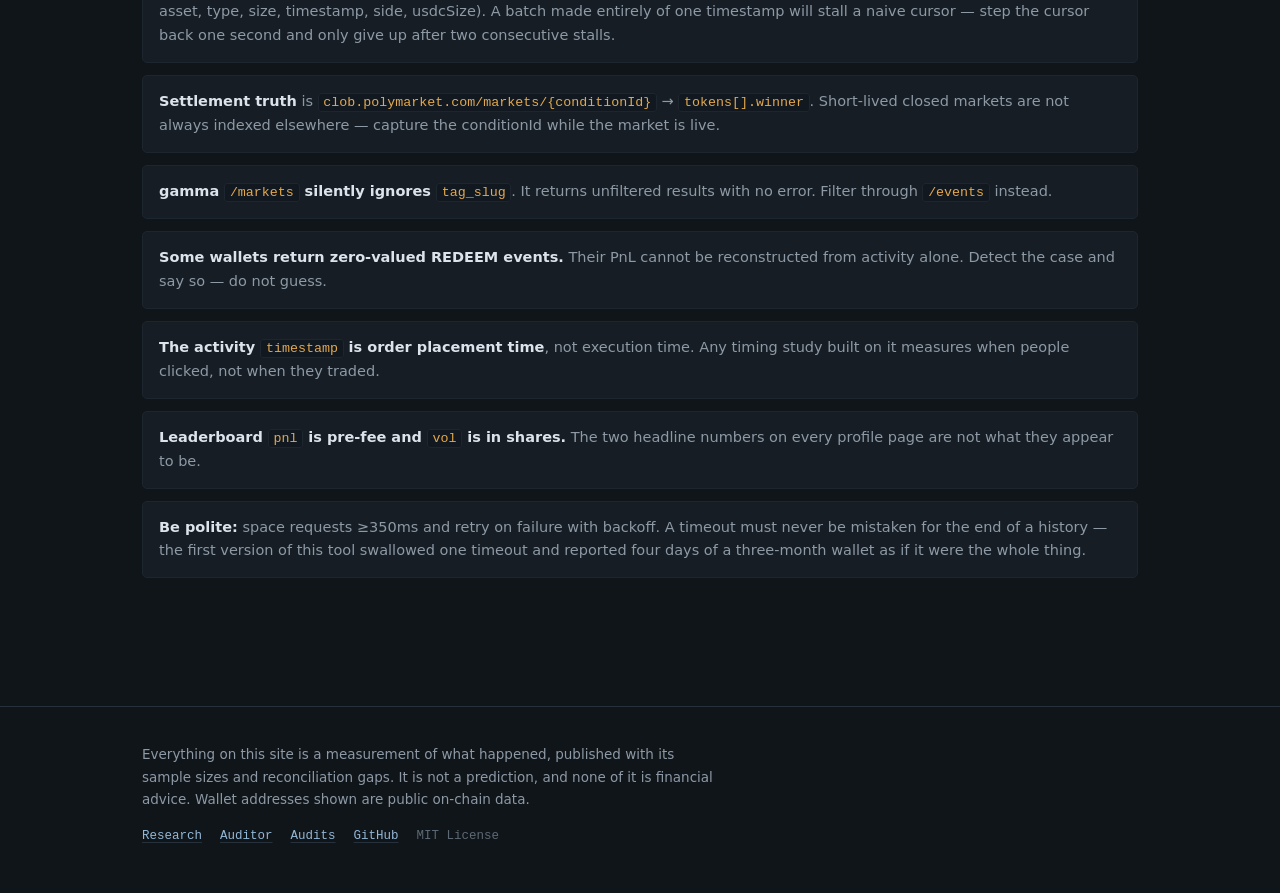
==== commit 951c94fe: "feat: commissioned audits service page (USDC on Polygon, email orders)" ====
--- a/docs/index.html
+++ b/docs/index.html
@@ -18,6 +18,7 @@
     <nav class="site-nav" aria-label="Site">
       <a href="index.html" aria-current="page">Research</a>
       <a href="auditor.html">Auditor</a>
+      <a href="services.html">Audits</a>
       <a href="https://github.com/IP-Mattos/polyaudit" rel="external">GitHub</a>
     </nav>
   </div>
@@ -490,6 +491,7 @@
     <nav aria-label="Footer">
       <a href="index.html">Research</a>
       <a href="auditor.html">Auditor</a>
+      <a href="services.html">Audits</a>
       <a href="https://github.com/IP-Mattos/polyaudit" rel="external">GitHub</a>
       <span>MIT License</span>
     </nav>
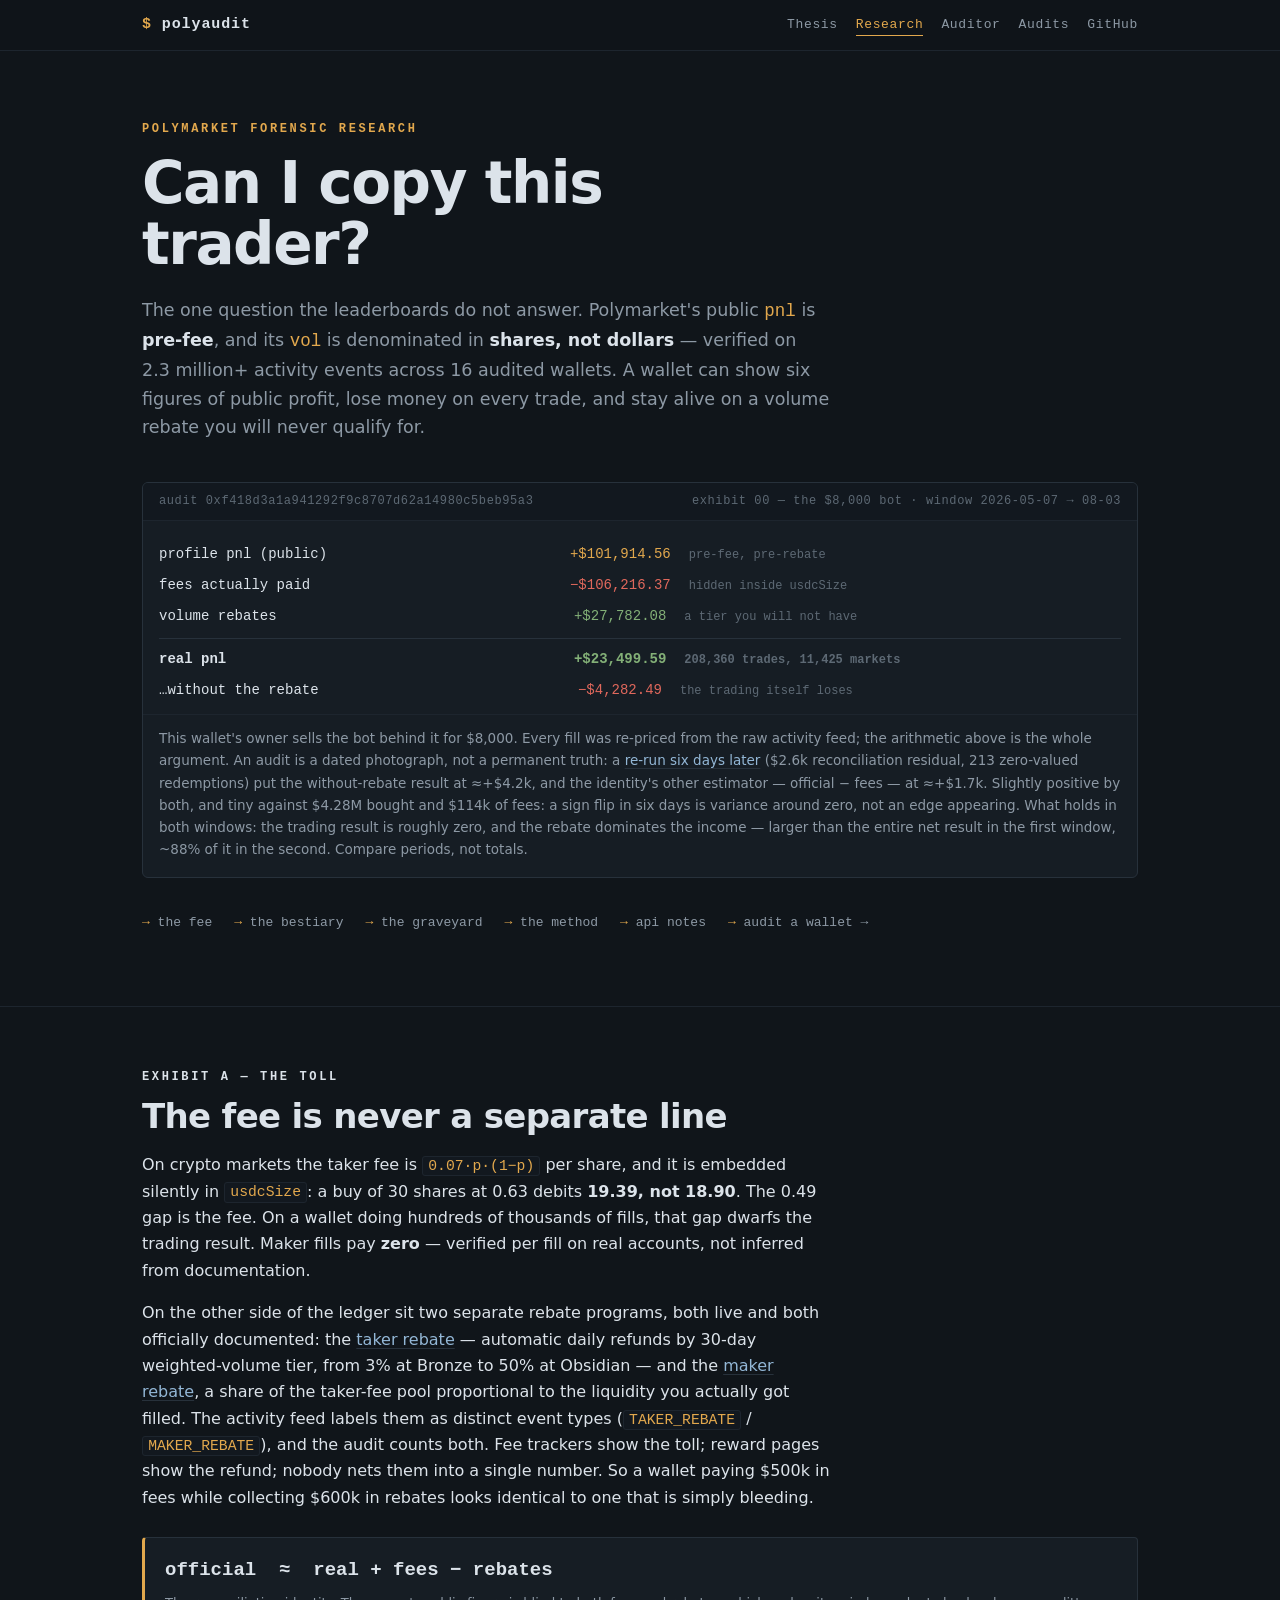
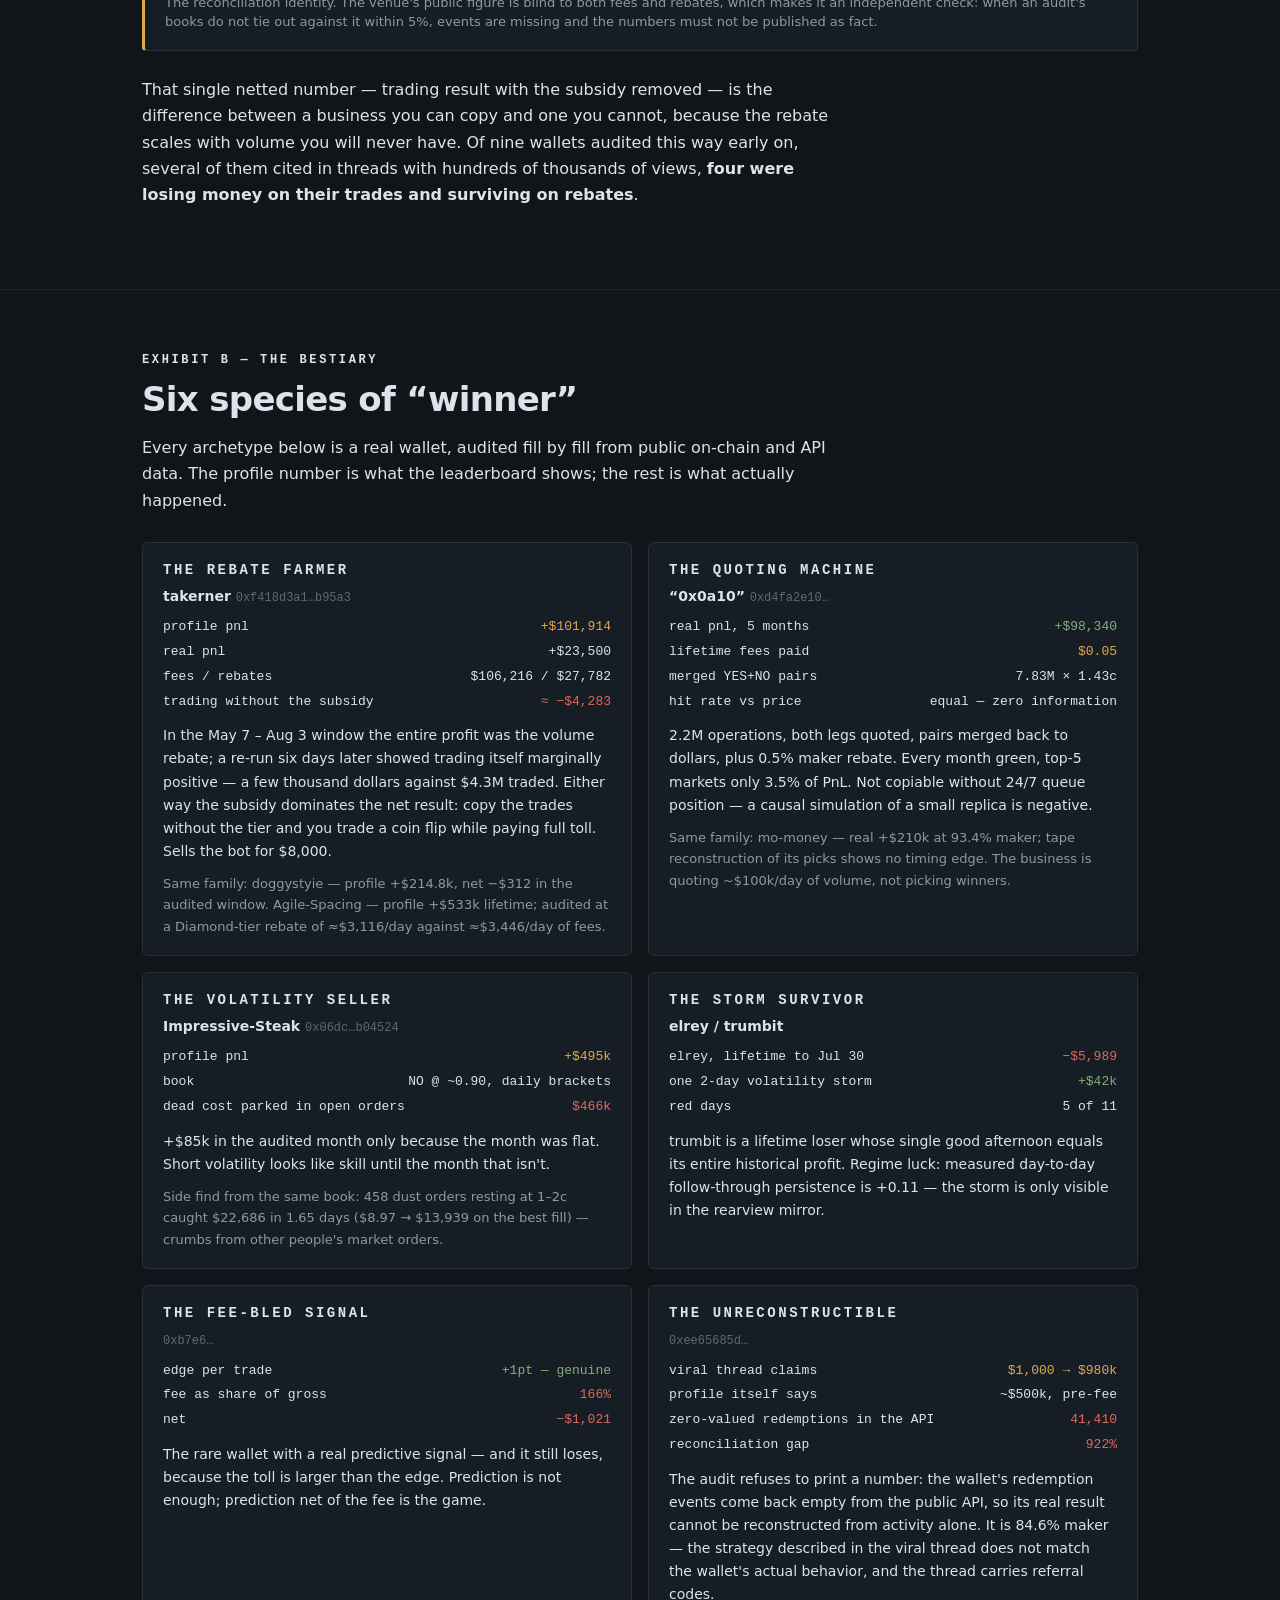
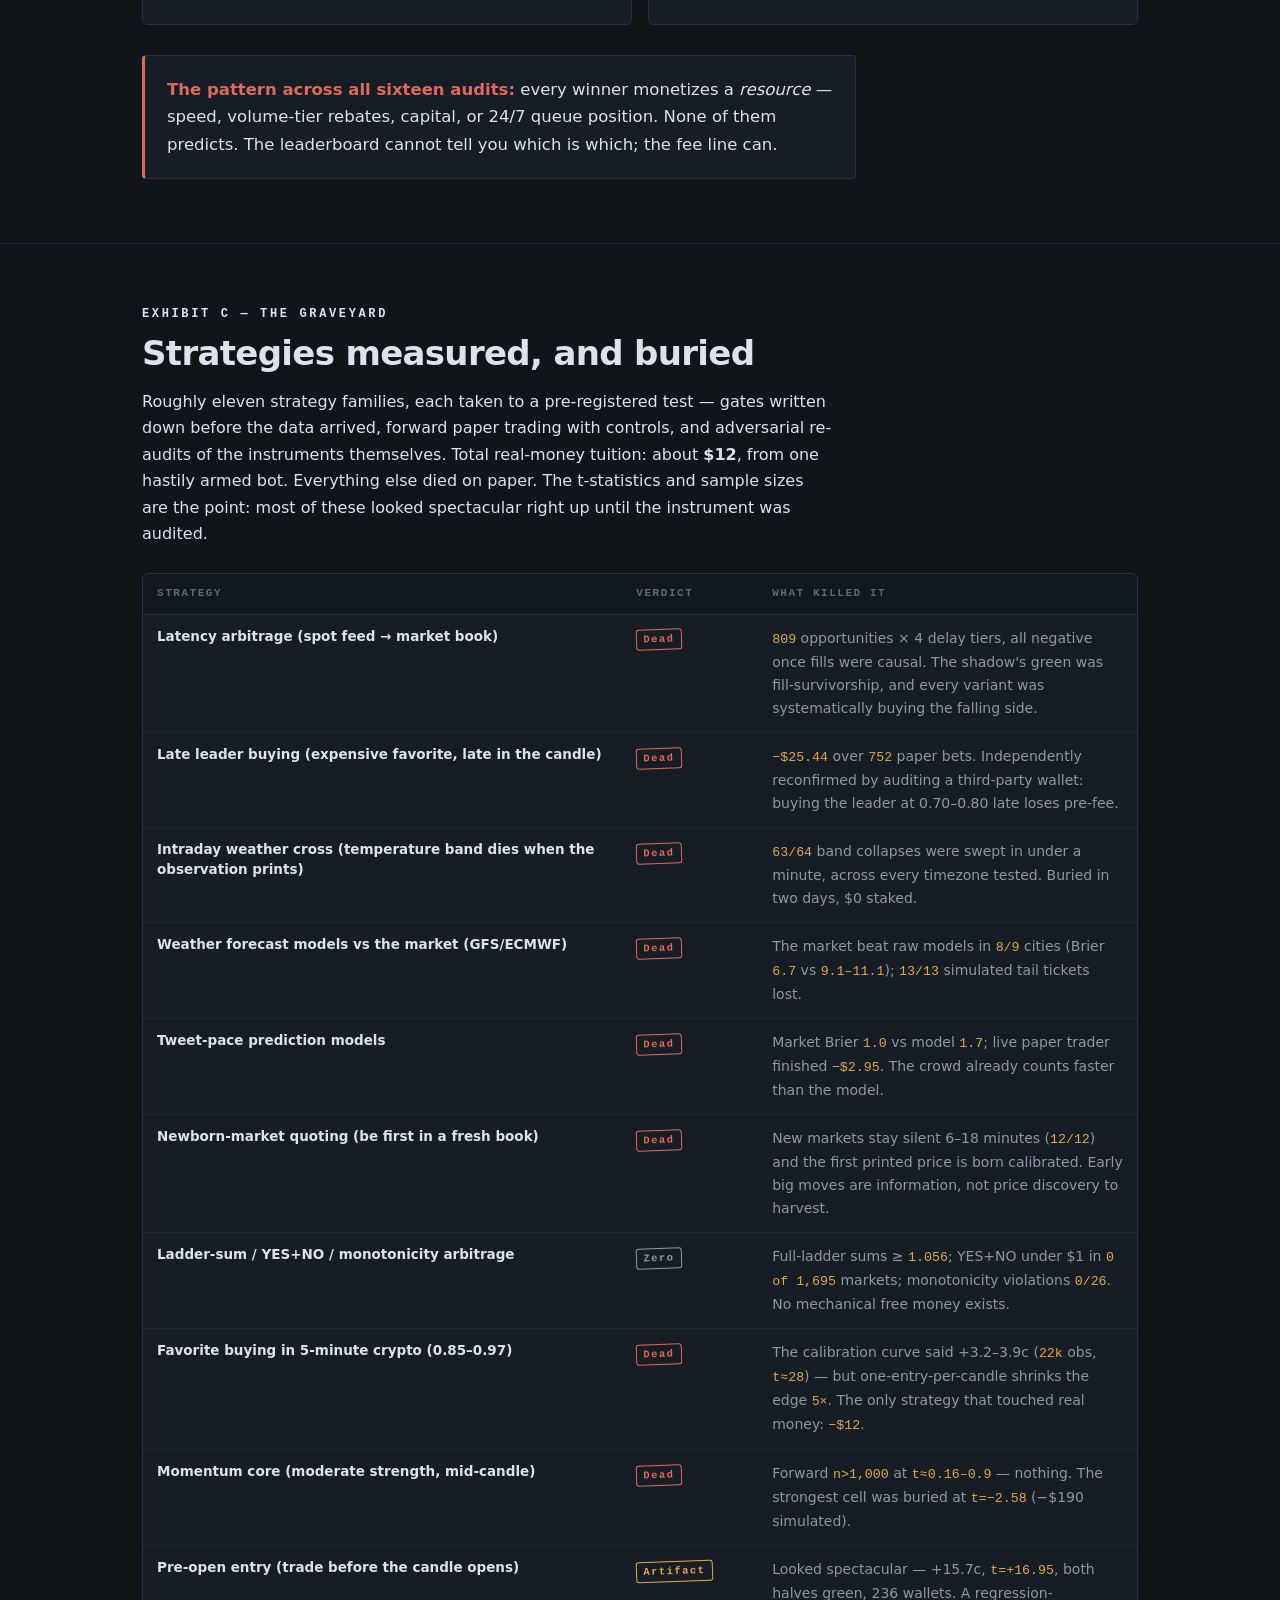
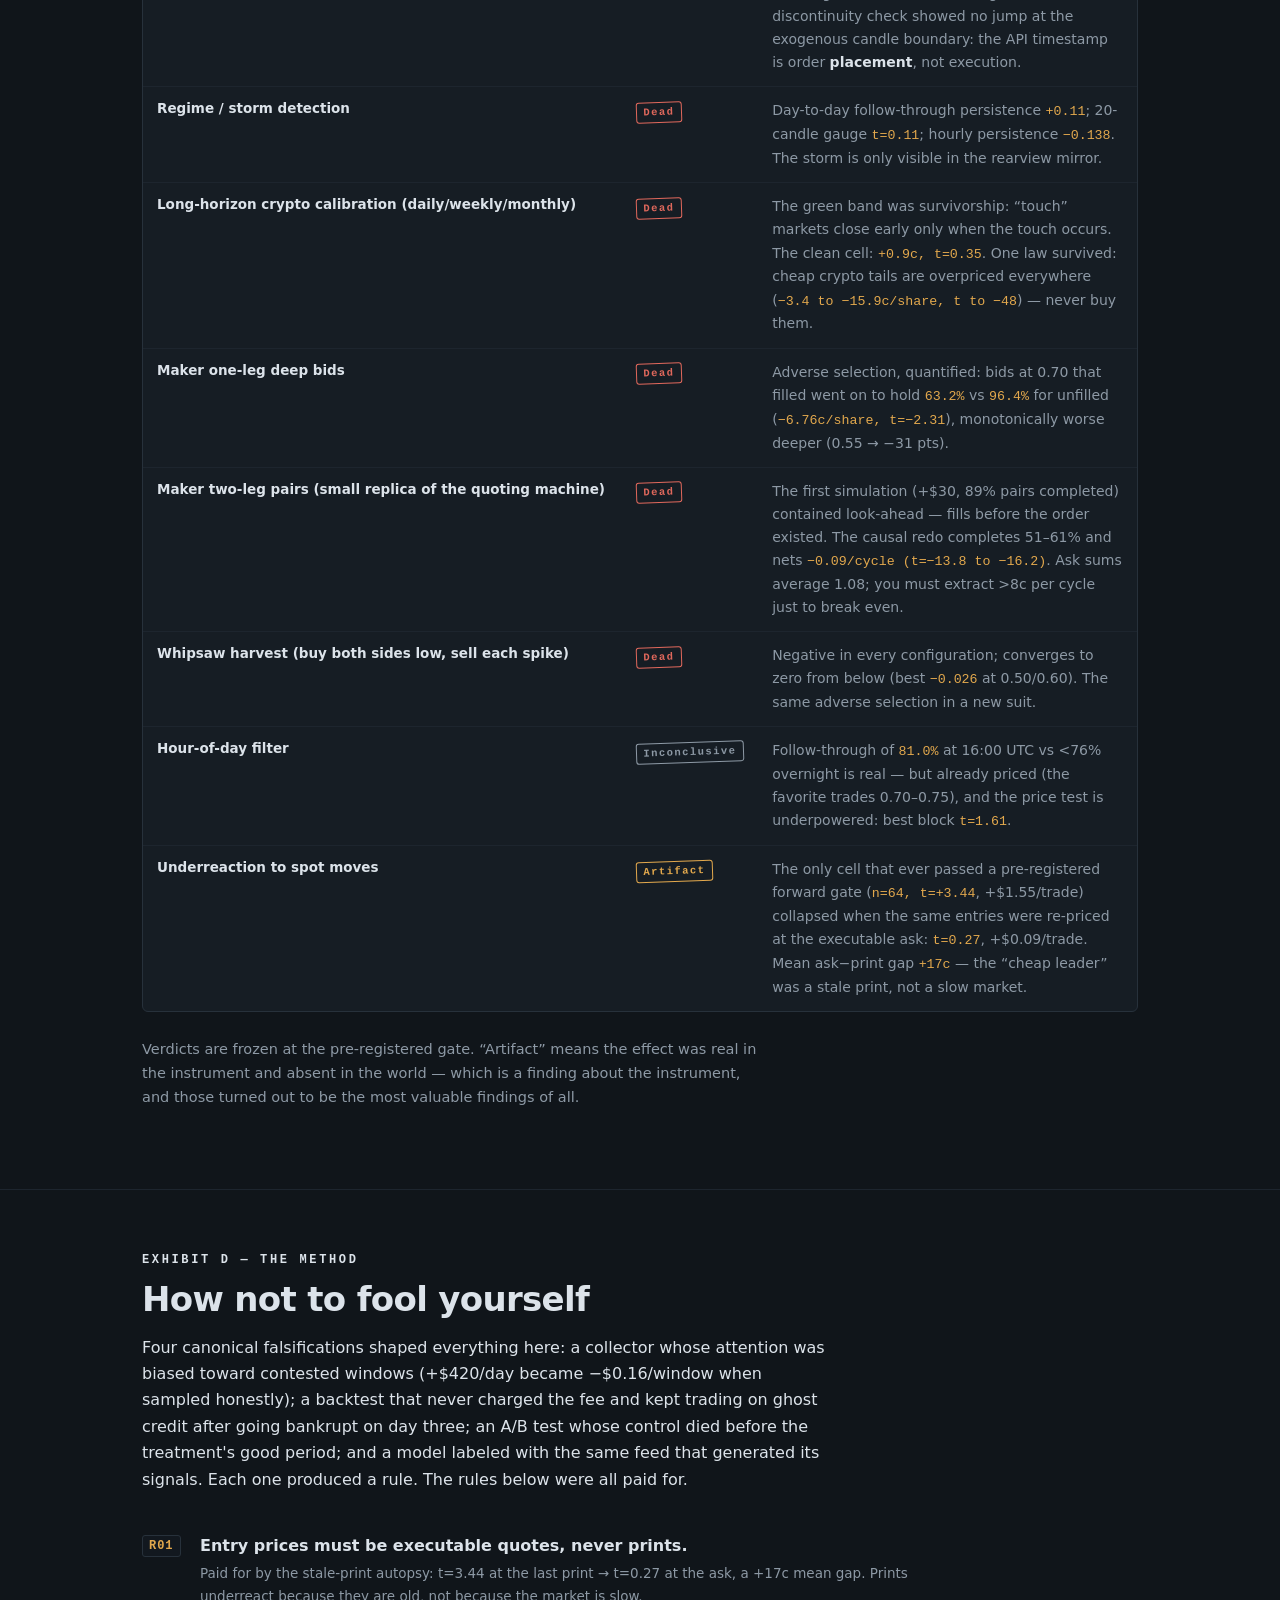
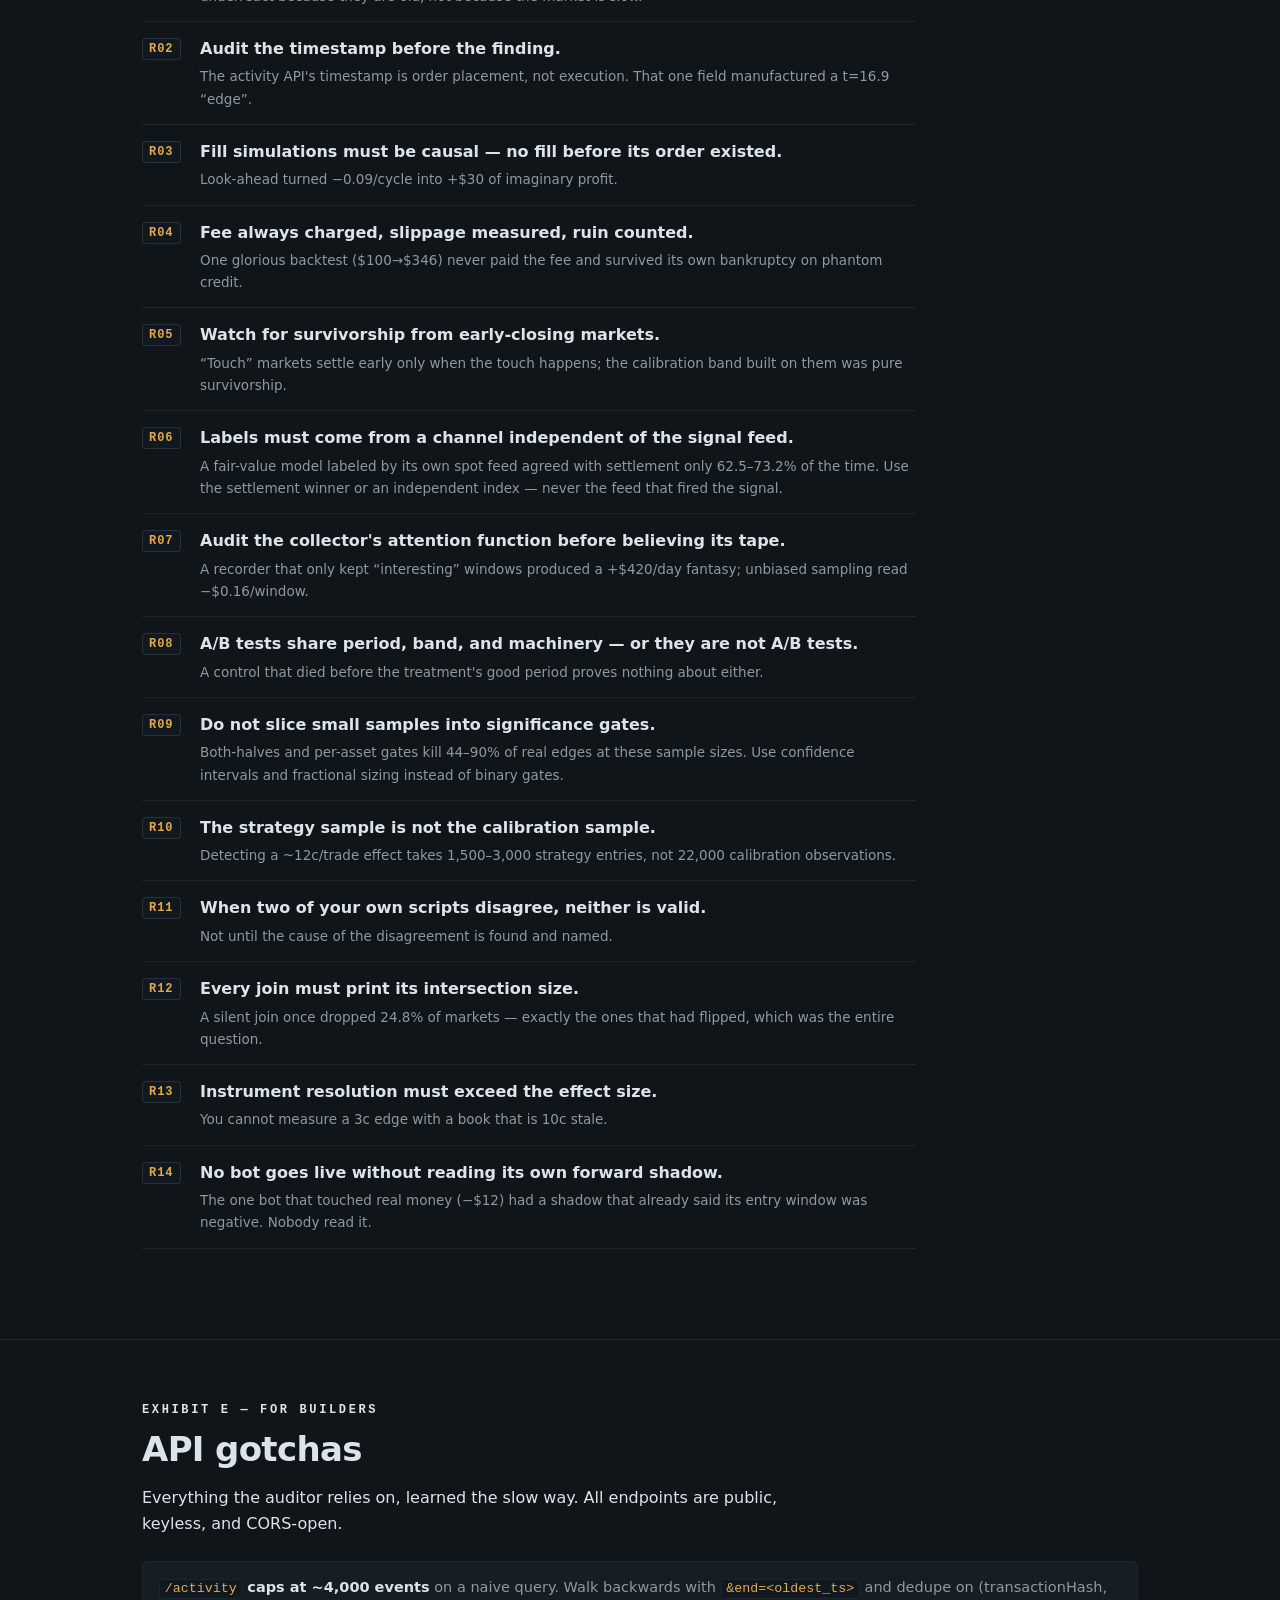
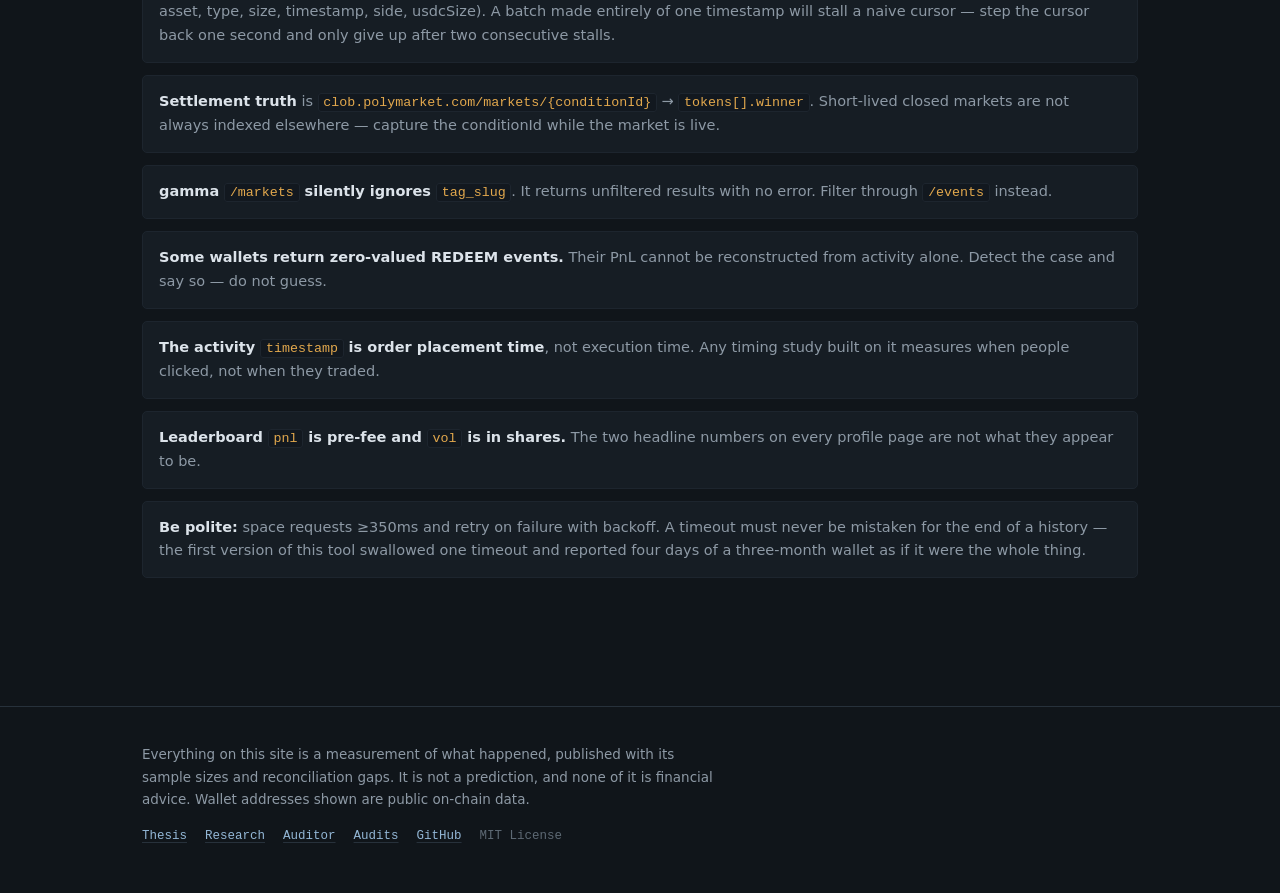
==== commit 4cb49677: "feat: thesis page — the general reconciliation identity across four domains, refusal as the feature" ====
--- a/docs/index.html
+++ b/docs/index.html
@@ -16,6 +16,7 @@
   <div class="wrap site-head-in">
     <a class="brand" href="index.html"><span class="tick">$</span> polyaudit</a>
     <nav class="site-nav" aria-label="Site">
+      <a href="thesis.html">Thesis</a>
       <a href="index.html" aria-current="page">Research</a>
       <a href="auditor.html">Auditor</a>
       <a href="services.html">Audits</a>
@@ -489,6 +490,7 @@
       a prediction, and none of it is financial advice. Wallet addresses shown are
       public on-chain data.</p>
     <nav aria-label="Footer">
+      <a href="thesis.html">Thesis</a>
       <a href="index.html">Research</a>
       <a href="auditor.html">Auditor</a>
       <a href="services.html">Audits</a>
--- a/docs/styles.css
+++ b/docs/styles.css
@@ -519,3 +519,31 @@
   .rules li { padding-left: 0; padding-top: 40px; }
   .rules li::before { top: 10px; }
 }
+
+/* ---------- thesis: generalization table + notes ---------- */
+.table-scroll { overflow-x: auto; margin: 22px 0; -webkit-overflow-scrolling: touch; }
+.grid {
+  border-collapse: collapse;
+  width: 100%;
+  min-width: 640px;
+  font: 14px/1.5 var(--sans);
+}
+.grid th, .grid td {
+  text-align: left;
+  vertical-align: top;
+  padding: 11px 14px;
+  border-bottom: 1px solid var(--rule-soft);
+}
+.grid thead th {
+  color: var(--amber);
+  font: 600 12px/1.4 var(--mono);
+  text-transform: uppercase;
+  letter-spacing: 0.04em;
+  border-bottom: 1px solid var(--rule);
+}
+.grid td:first-child { color: var(--paper); font-weight: 600; white-space: nowrap; }
+.grid td:nth-child(2) { color: var(--amber); font-family: var(--mono); }
+.grid tbody tr:last-child td { border-bottom: none; }
+.fig-note { color: var(--slate); font-size: 13px; margin-top: 6px; }
+.case-links { display: flex; flex-wrap: wrap; gap: 20px; margin-top: 24px; font-family: var(--mono); }
+@media (max-width: 620px) { .grid td:first-child { white-space: normal; } }
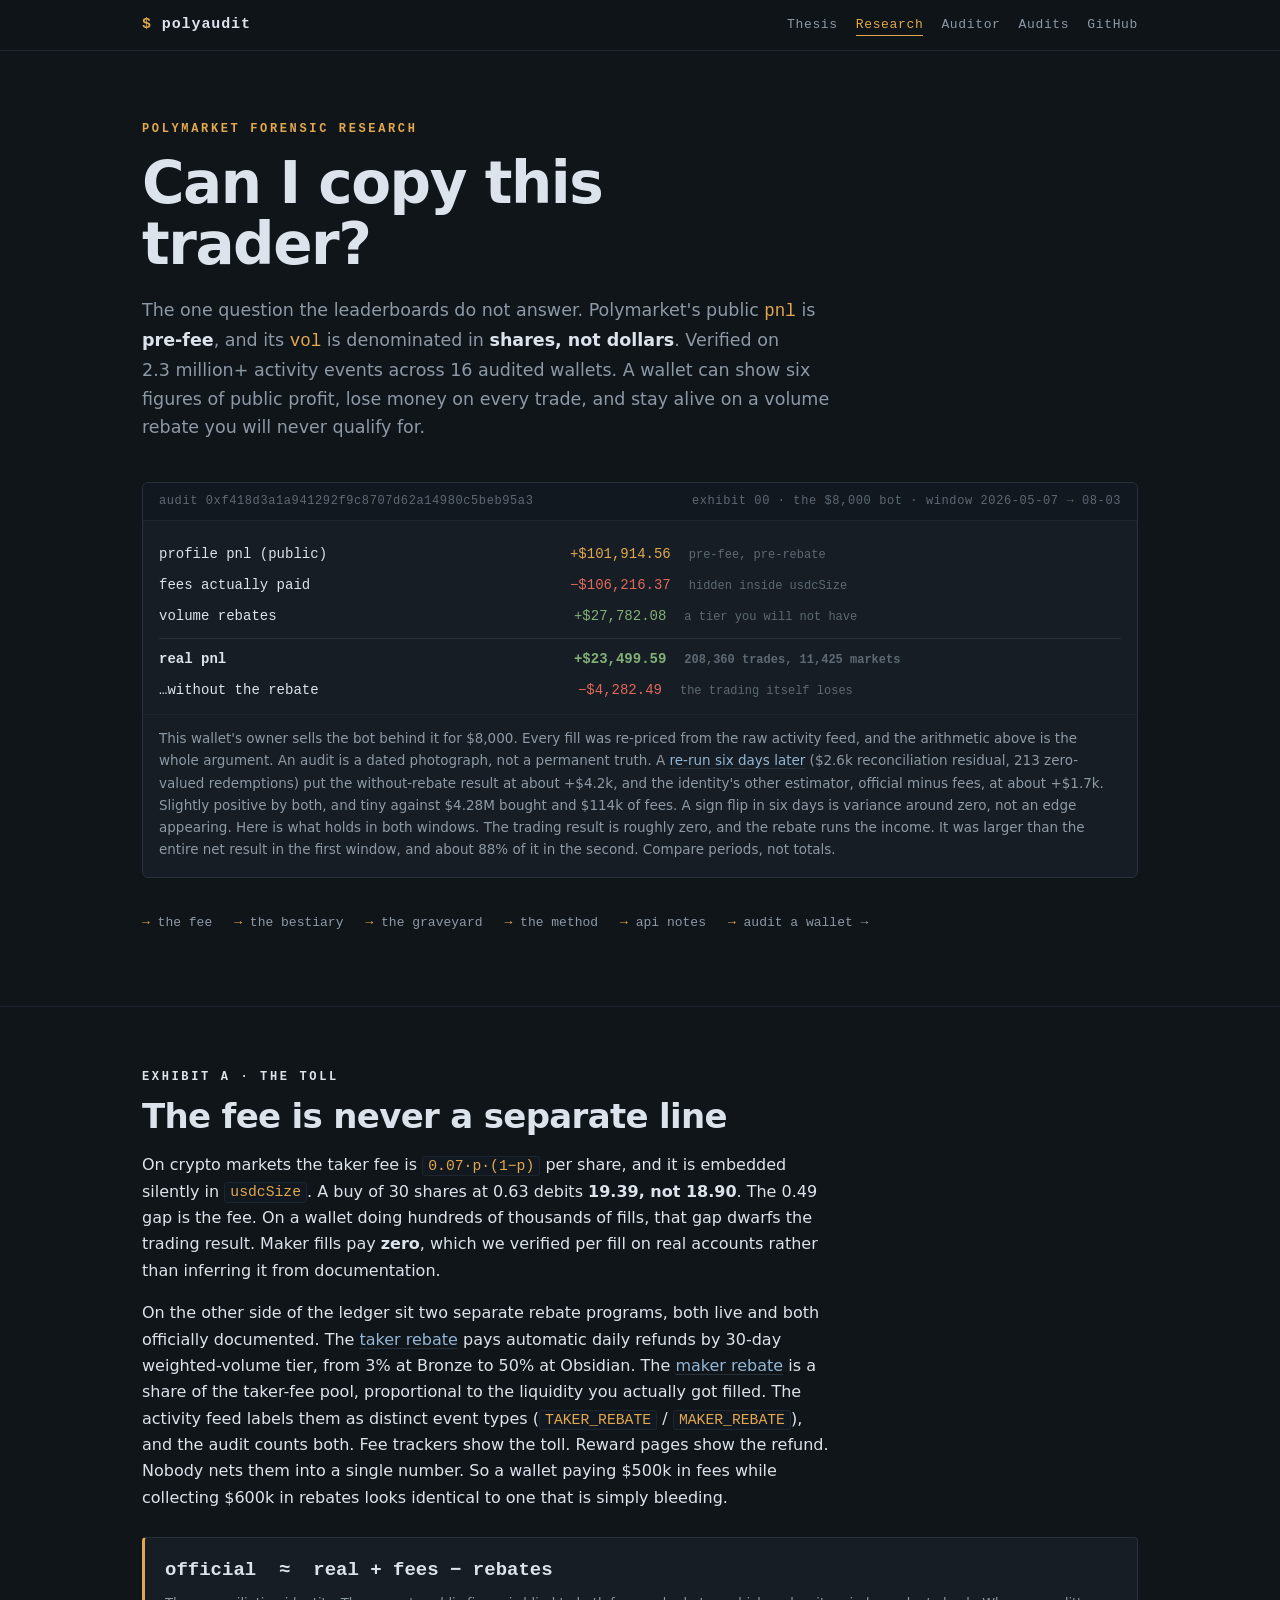
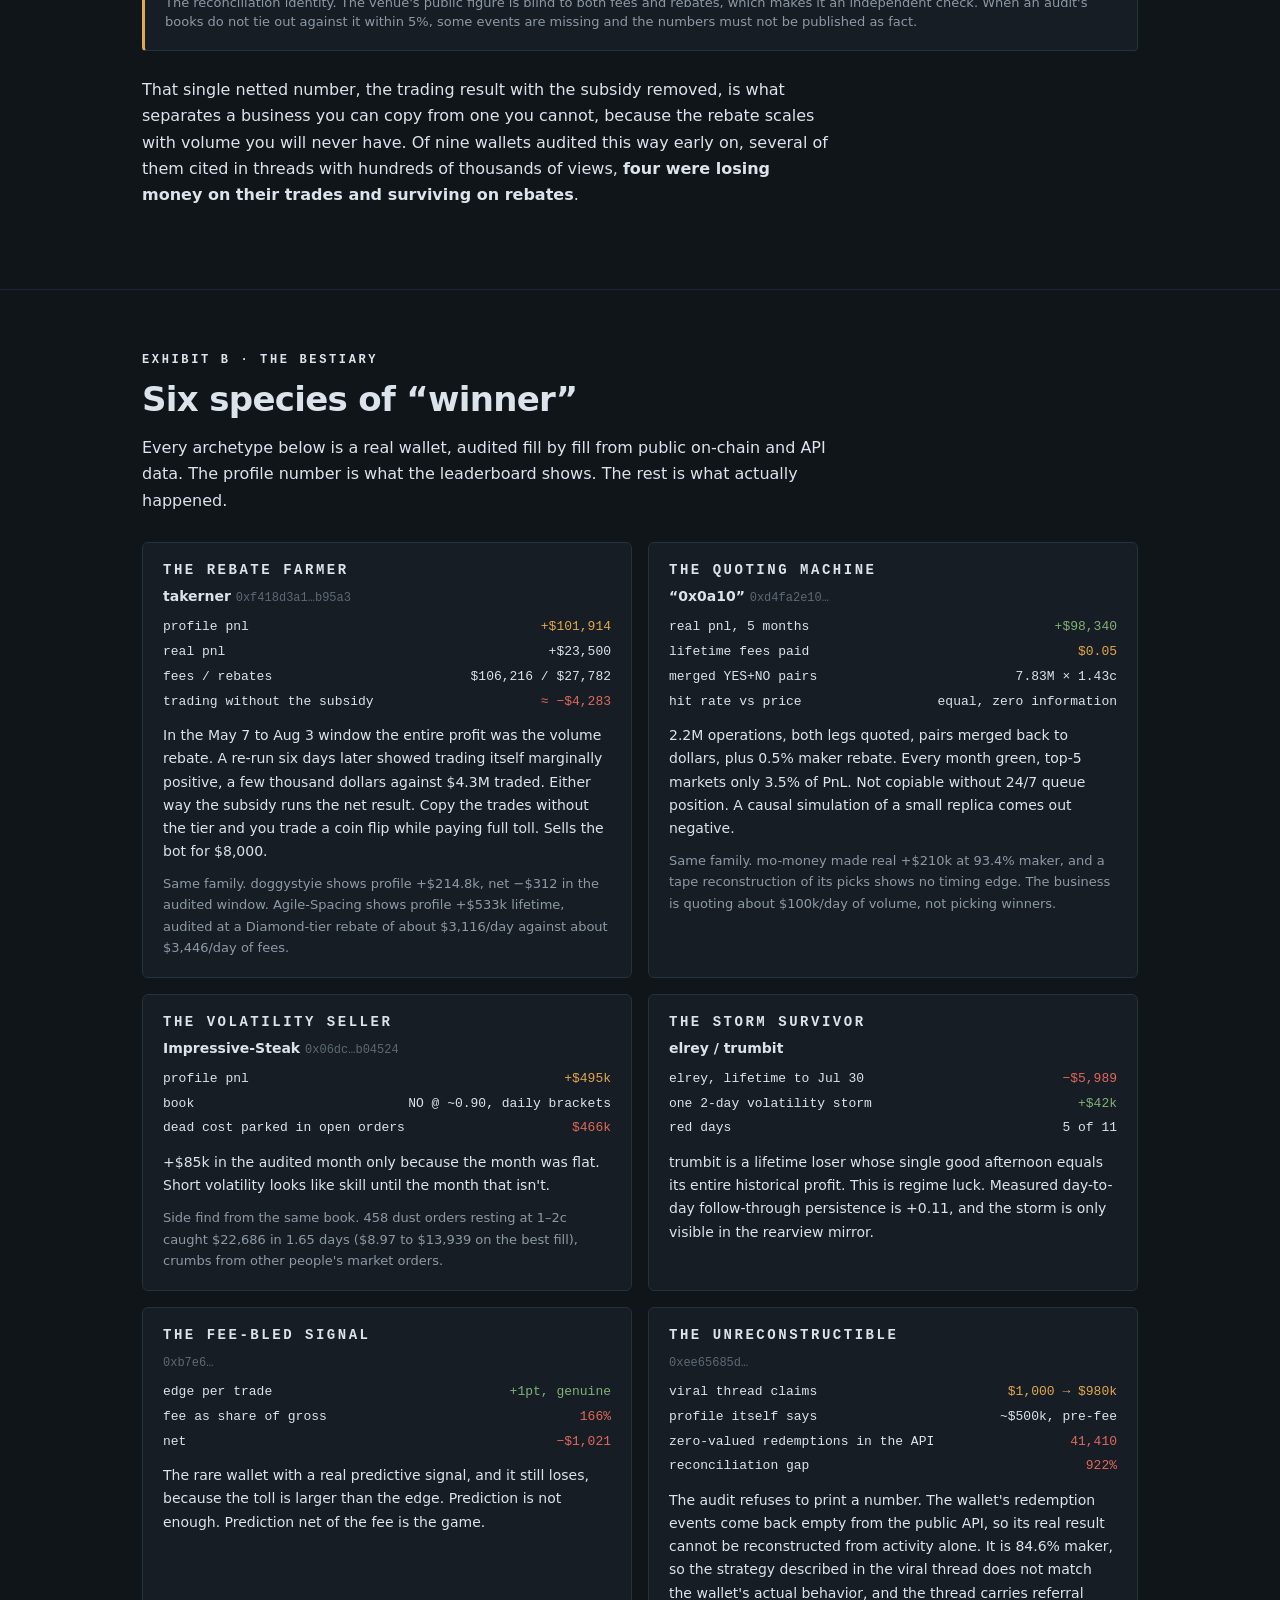
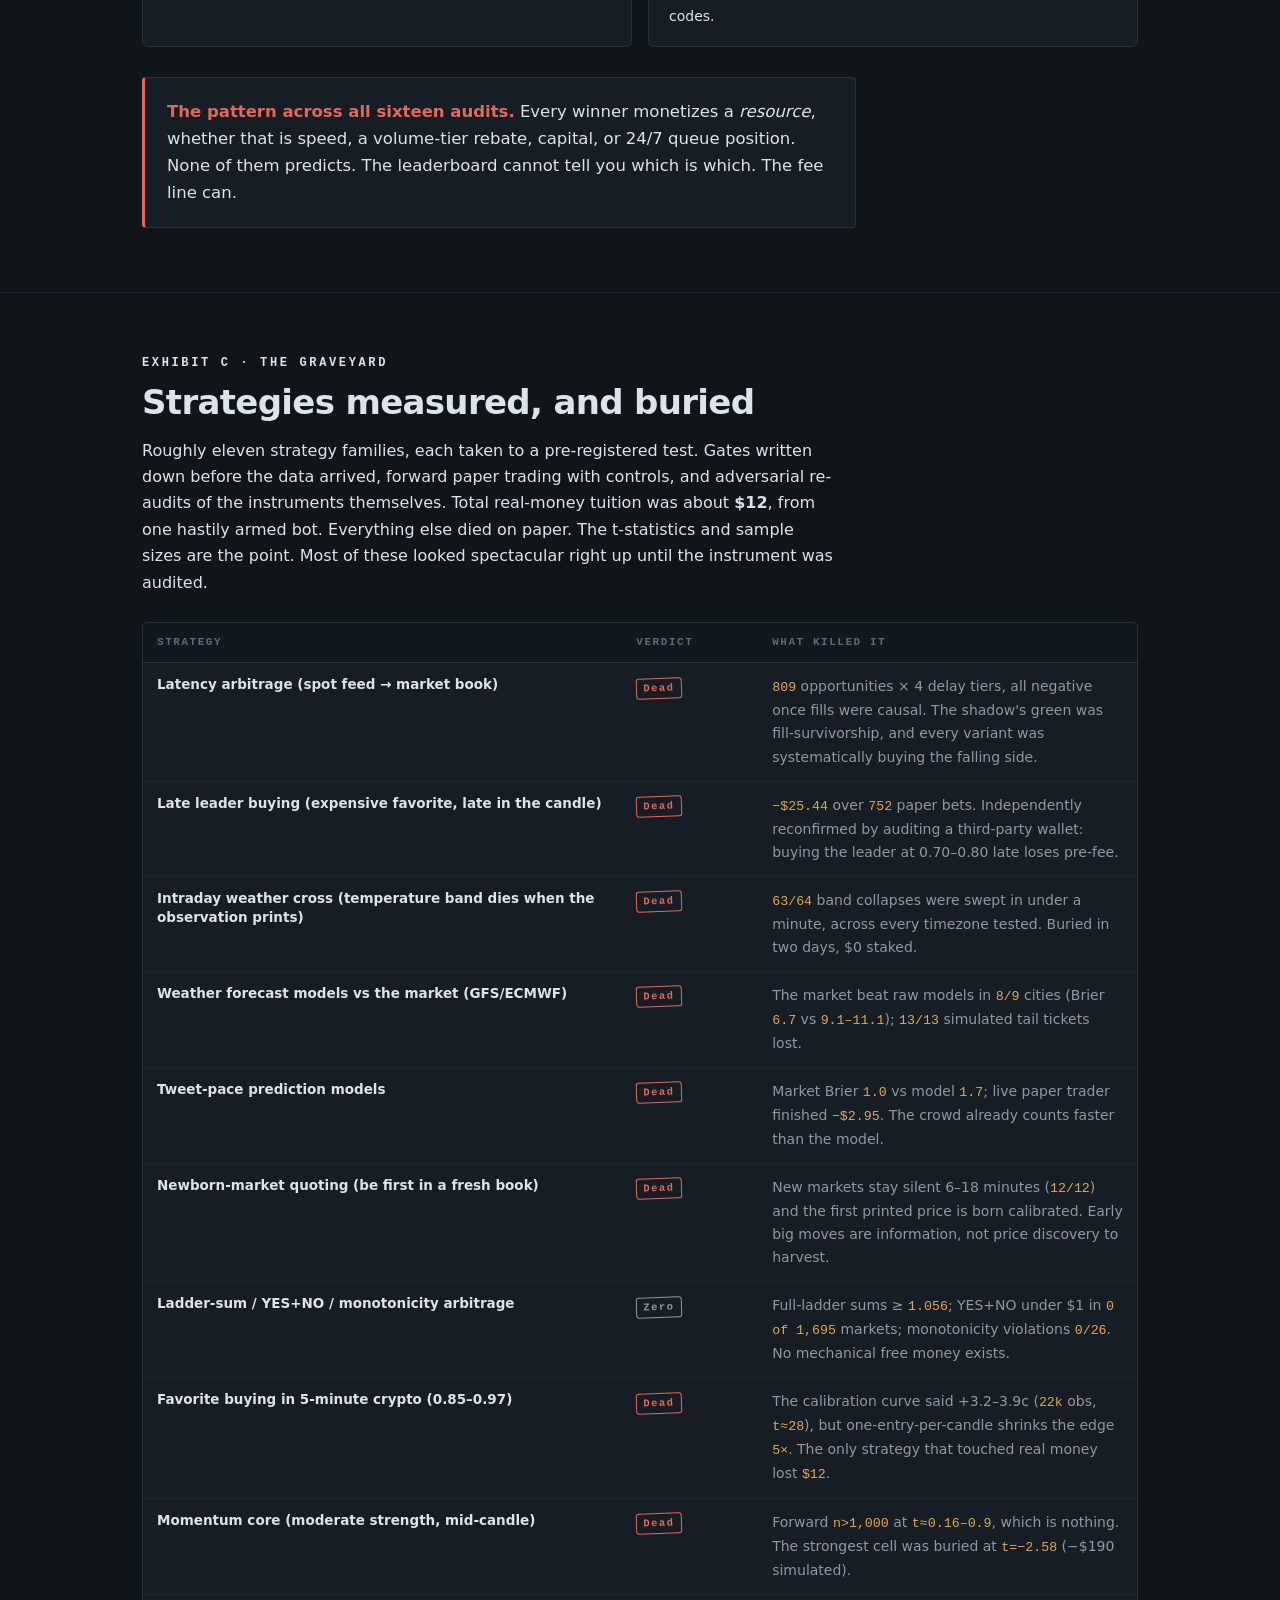
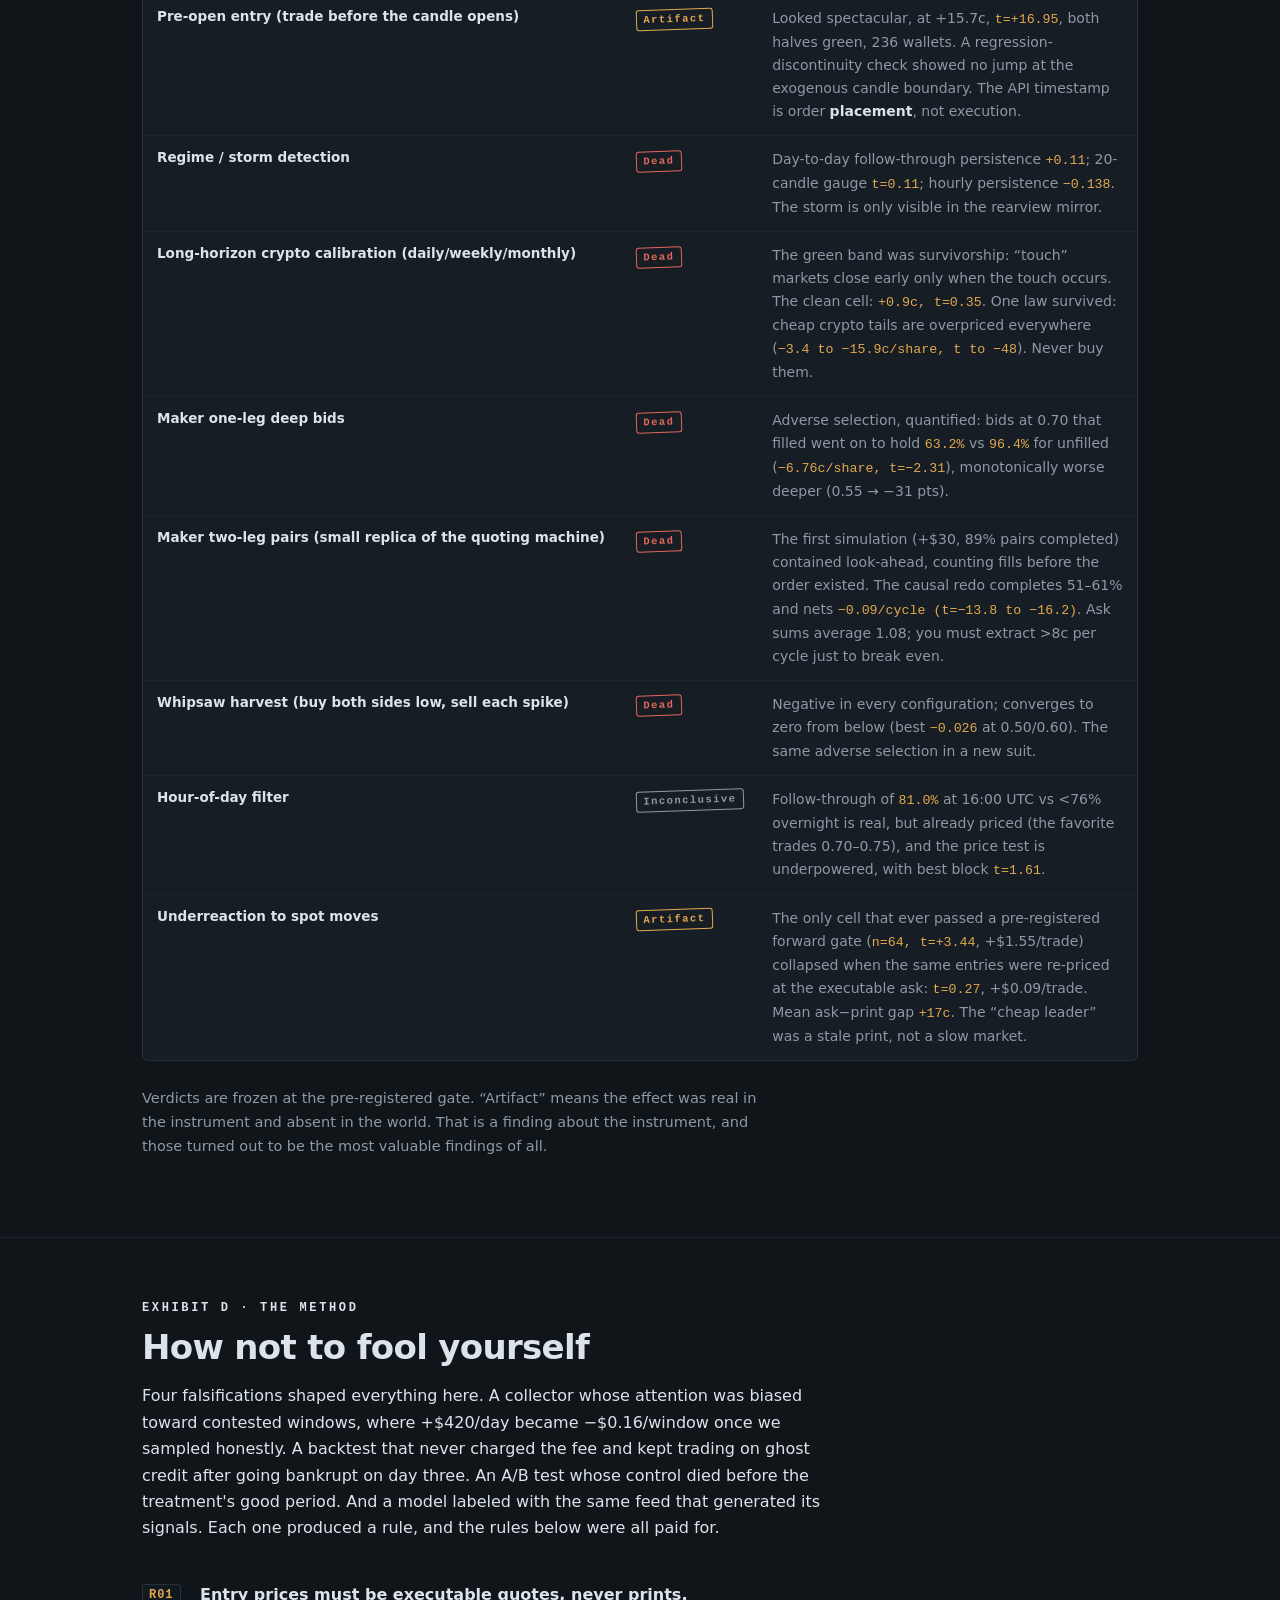
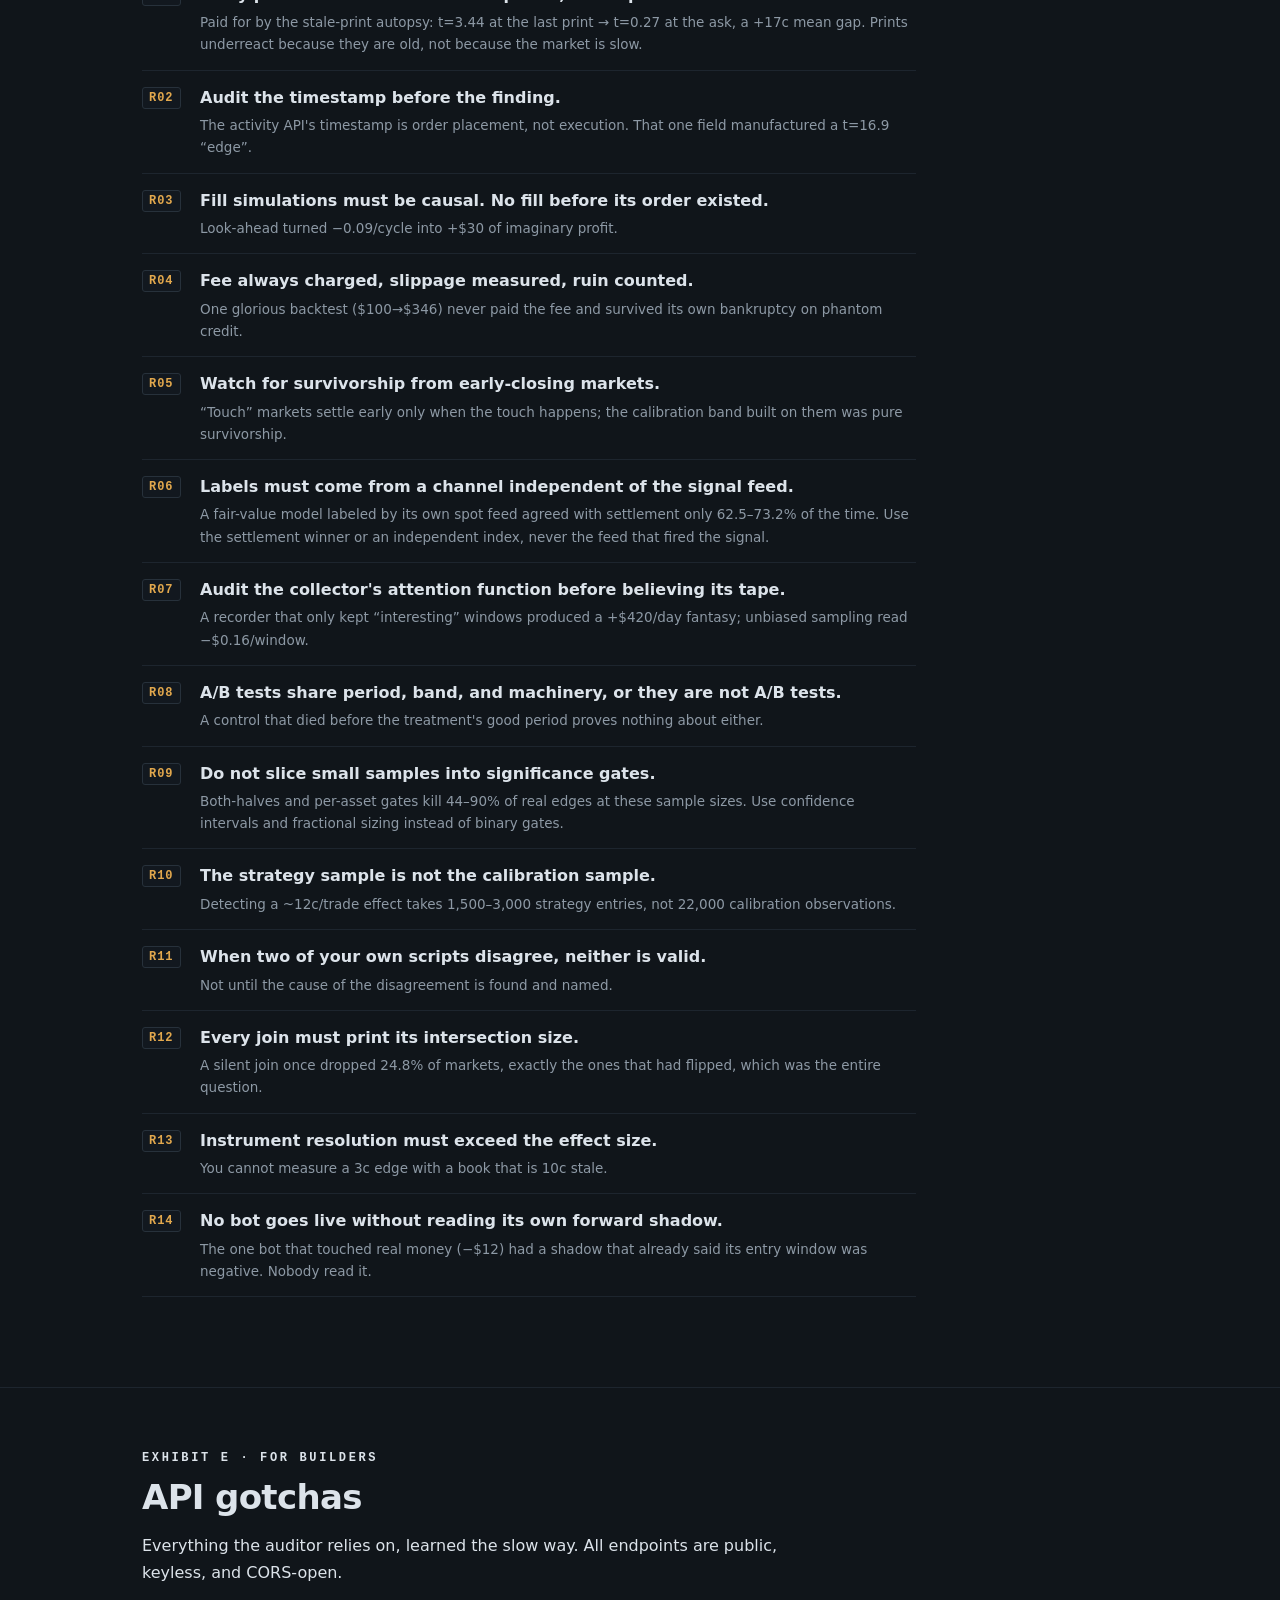
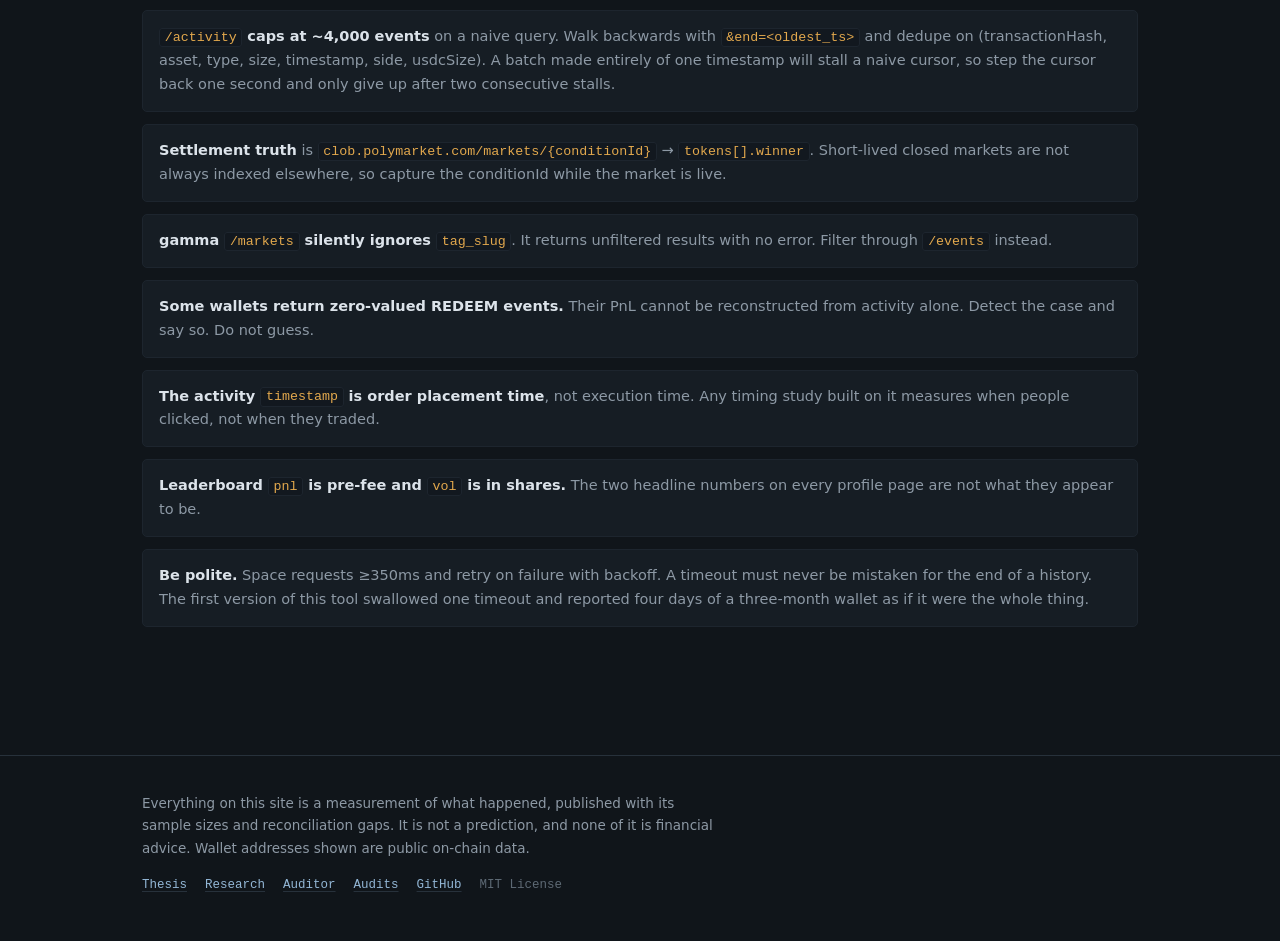
==== commit de0df363: "style: rewrite all site copy in a human voice, remove em-dashes and semicolon flourishes" ====
--- a/docs/index.html
+++ b/docs/index.html
@@ -6,7 +6,7 @@
 <meta name="color-scheme" content="dark">
 <meta name="theme-color" content="#10151a">
 <meta name="description" content="Polymarket's public leaderboard reports profit before fees and volume in shares. Forensic research on what audited wallets actually made, a graveyard of falsified strategies, and a browser-based wallet auditor.">
-<title>polyaudit — Can I copy this trader?</title>
+<title>polyaudit · Can I copy this trader?</title>
 <link rel="stylesheet" href="styles.css">
 </head>
 <body>
@@ -33,7 +33,7 @@
     <h1>Can I copy this trader?</h1>
     <p class="lede">The one question the leaderboards do not answer. Polymarket's
       public <code>pnl</code> is <strong>pre-fee</strong>, and its <code>vol</code>
-      is denominated in <strong>shares, not dollars</strong> — verified on 2.3&nbsp;million+
+      is denominated in <strong>shares, not dollars</strong>. Verified on 2.3&nbsp;million+
       activity events across 16 audited wallets. A wallet can show six figures of
       public profit, lose money on every trade, and stay alive on a volume rebate
       you will never qualify for.</p>
@@ -41,7 +41,7 @@
     <figure class="term reveal">
       <figcaption class="term-bar">
         <span>audit 0xf418d3a1a941292f9c8707d62a14980c5beb95a3</span>
-        <span>exhibit 00 — the $8,000 bot · window 2026-05-07 → 08-03</span>
+        <span>exhibit 00 · the $8,000 bot · window 2026-05-07 → 08-03</span>
       </figcaption>
       <div class="term-body">
         <div class="tl"><span class="tl-k">profile pnl (public)</span><span class="tl-v amber">+$101,914.56</span><span class="tl-n">pre-fee, pre-rebate</span></div>
@@ -51,15 +51,15 @@
         <div class="tl"><span class="tl-k">…without the rebate</span><span class="tl-v red">−$4,282.49</span><span class="tl-n">the trading itself loses</span></div>
       </div>
       <p class="term-foot">This wallet's owner sells the bot behind it for $8,000.
-        Every fill was re-priced from the raw activity feed; the arithmetic above is the whole argument.
-        An audit is a dated photograph, not a permanent truth: a
+        Every fill was re-priced from the raw activity feed, and the arithmetic above is the whole argument.
+        An audit is a dated photograph, not a permanent truth. A
         <a href="https://github.com/IP-Mattos/polyaudit/blob/master/examples/takerner_2026-08-09.json" rel="external">re-run
         six days later</a> ($2.6k reconciliation residual, 213 zero-valued redemptions) put the
-        without-rebate result at ≈+$4.2k, and the identity's other estimator — official − fees —
-        at ≈+$1.7k. Slightly positive by both, and tiny against $4.28M bought and $114k of fees:
-        a sign flip in six days is variance around zero, not an edge appearing. What holds in both
-        windows: the trading result is roughly zero, and the rebate dominates the income — larger
-        than the entire net result in the first window, ~88% of it in the second. Compare periods,
+        without-rebate result at about +$4.2k, and the identity's other estimator, official minus fees,
+        at about +$1.7k. Slightly positive by both, and tiny against $4.28M bought and $114k of fees.
+        A sign flip in six days is variance around zero, not an edge appearing. Here is what holds in both
+        windows. The trading result is roughly zero, and the rebate runs the income. It was larger
+        than the entire net result in the first window, and about 88% of it in the second. Compare periods,
         not totals.</p>
     </figure>
 
@@ -76,38 +76,38 @@
   <!-- ================= THE FEE ================= -->
   <section class="exhibit" id="fee">
     <div class="wrap">
-      <p class="ex-tag">Exhibit A — The toll</p>
+      <p class="ex-tag">Exhibit A · The toll</p>
       <h2>The fee is never a separate line</h2>
       <p>On crypto markets the taker fee is <code>0.07·p·(1−p)</code> per share,
-        and it is embedded silently in <code>usdcSize</code>: a buy of 30 shares at
+        and it is embedded silently in <code>usdcSize</code>. A buy of 30 shares at
         0.63 debits <strong>19.39, not 18.90</strong>. The 0.49 gap is the fee. On
         a wallet doing hundreds of thousands of fills, that gap dwarfs the trading
-        result. Maker fills pay <strong>zero</strong> — verified per fill on real
-        accounts, not inferred from documentation.</p>
+        result. Maker fills pay <strong>zero</strong>, which we verified per fill on real
+        accounts rather than inferring it from documentation.</p>
       <p>On the other side of the ledger sit two separate rebate programs, both
-        live and both officially documented: the
+        live and both officially documented. The
         <a href="https://docs.polymarket.com/programs/taker-rebates" rel="external">taker
-        rebate</a> — automatic daily refunds by 30-day weighted-volume tier, from
-        3% at Bronze to 50% at Obsidian — and the
+        rebate</a> pays automatic daily refunds by 30-day weighted-volume tier, from
+        3% at Bronze to 50% at Obsidian. The
         <a href="https://docs.polymarket.com/market-makers/maker-rebates" rel="external">maker
-        rebate</a>, a share of the taker-fee pool proportional to the liquidity you
+        rebate</a> is a share of the taker-fee pool, proportional to the liquidity you
         actually got filled. The activity feed labels them as distinct event types
         (<code>TAKER_REBATE</code> / <code>MAKER_REBATE</code>), and the audit
-        counts both. Fee trackers show the toll; reward pages show the refund;
-        nobody nets them into a single number. So a wallet paying $500k in fees
+        counts both. Fee trackers show the toll. Reward pages show the refund.
+        Nobody nets them into a single number. So a wallet paying $500k in fees
         while collecting $600k in rebates looks identical to one that is simply
         bleeding.</p>
 
       <div class="identity">
         official&nbsp;&nbsp;≈&nbsp;&nbsp;real&nbsp;+&nbsp;fees&nbsp;−&nbsp;rebates
         <span class="note">The reconciliation identity. The venue's public figure is
-        blind to both fees and rebates, which makes it an independent check: when an
-        audit's books do not tie out against it within 5%, events are missing and
+        blind to both fees and rebates, which makes it an independent check. When an
+        audit's books do not tie out against it within 5%, some events are missing and
         the numbers must not be published as fact.</span>
       </div>
 
-      <p>That single netted number — trading result with the subsidy removed — is
-        the difference between a business you can copy and one you cannot, because
+      <p>That single netted number, the trading result with the subsidy removed, is
+        what separates a business you can copy from one you cannot, because
         the rebate scales with volume you will never have. Of nine wallets audited
         this way early on, several of them cited in threads with hundreds of
         thousands of views, <strong>four were losing money on their trades and
@@ -118,11 +118,11 @@
   <!-- ================= THE BESTIARY ================= -->
   <section class="exhibit" id="bestiary">
     <div class="wrap">
-      <p class="ex-tag">Exhibit B — The bestiary</p>
+      <p class="ex-tag">Exhibit B · The bestiary</p>
       <h2>Six species of “winner”</h2>
       <p>Every archetype below is a real wallet, audited fill by fill from public
-        on-chain and API data. The profile number is what the leaderboard shows;
-        the rest is what actually happened.</p>
+        on-chain and API data. The profile number is what the leaderboard shows.
+        The rest is what actually happened.</p>
 
       <ul class="cards">
         <li class="card">
@@ -134,14 +134,14 @@
             <li><span>fees / rebates</span><span class="v">$106,216 / $27,782</span></li>
             <li><span>trading without the subsidy</span><span class="v red">≈ −$4,283</span></li>
           </ul>
-          <p>In the May 7 – Aug 3 window the entire profit was the volume rebate;
-            a re-run six days later showed trading itself marginally positive —
+          <p>In the May 7 to Aug 3 window the entire profit was the volume rebate.
+            A re-run six days later showed trading itself marginally positive,
             a few thousand dollars against $4.3M traded. Either way the subsidy
-            dominates the net result: copy the trades without the tier and you
+            runs the net result. Copy the trades without the tier and you
             trade a coin flip while paying full toll. Sells the bot for $8,000.</p>
-          <p class="aside">Same family: doggystyie — profile +$214.8k, net −$312 in
-            the audited window. Agile-Spacing — profile +$533k lifetime; audited at a
-            Diamond-tier rebate of ≈$3,116/day against ≈$3,446/day of fees.</p>
+          <p class="aside">Same family. doggystyie shows profile +$214.8k, net −$312 in
+            the audited window. Agile-Spacing shows profile +$533k lifetime, audited at a
+            Diamond-tier rebate of about $3,116/day against about $3,446/day of fees.</p>
         </li>
 
         <li class="card">
@@ -151,15 +151,15 @@
             <li><span>real pnl, 5 months</span><span class="v green">+$98,340</span></li>
             <li><span>lifetime fees paid</span><span class="v amber">$0.05</span></li>
             <li><span>merged YES+NO pairs</span><span class="v">7.83M × 1.43c</span></li>
-            <li><span>hit rate vs price</span><span class="v">equal — zero information</span></li>
+            <li><span>hit rate vs price</span><span class="v">equal, zero information</span></li>
           </ul>
           <p>2.2M operations, both legs quoted, pairs merged back to dollars, plus
             0.5% maker rebate. Every month green, top-5 markets only 3.5% of PnL.
-            Not copiable without 24/7 queue position — a causal simulation of a
-            small replica is negative.</p>
-          <p class="aside">Same family: mo-money — real +$210k at 93.4% maker;
+            Not copiable without 24/7 queue position. A causal simulation of a
+            small replica comes out negative.</p>
+          <p class="aside">Same family. mo-money made real +$210k at 93.4% maker, and a
             tape reconstruction of its picks shows no timing edge. The business is
-            quoting ~$100k/day of volume, not picking winners.</p>
+            quoting about $100k/day of volume, not picking winners.</p>
         </li>
 
         <li class="card">
@@ -172,8 +172,8 @@
           </ul>
           <p>+$85k in the audited month only because the month was flat. Short
             volatility looks like skill until the month that isn't.</p>
-          <p class="aside">Side find from the same book: 458 dust orders resting at
-            1–2c caught $22,686 in 1.65 days ($8.97 → $13,939 on the best fill) —
+          <p class="aside">Side find from the same book. 458 dust orders resting at
+            1–2c caught $22,686 in 1.65 days ($8.97 to $13,939 on the best fill),
             crumbs from other people's market orders.</p>
         </li>
 
@@ -186,8 +186,8 @@
             <li><span>red days</span><span class="v">5 of 11</span></li>
           </ul>
           <p>trumbit is a lifetime loser whose single good afternoon equals its
-            entire historical profit. Regime luck: measured day-to-day
-            follow-through persistence is +0.11 — the storm is only visible in the
+            entire historical profit. This is regime luck. Measured day-to-day
+            follow-through persistence is +0.11, and the storm is only visible in the
             rearview mirror.</p>
         </li>
 
@@ -195,13 +195,13 @@
           <p class="card-kind">The fee-bled signal</p>
           <p class="card-who"><span class="addr">0xb7e6…</span></p>
           <ul class="card-stats">
-            <li><span>edge per trade</span><span class="v green">+1pt — genuine</span></li>
+            <li><span>edge per trade</span><span class="v green">+1pt, genuine</span></li>
             <li><span>fee as share of gross</span><span class="v red">166%</span></li>
             <li><span>net</span><span class="v red">−$1,021</span></li>
           </ul>
-          <p>The rare wallet with a real predictive signal — and it still loses,
-            because the toll is larger than the edge. Prediction is not enough;
-            prediction net of the fee is the game.</p>
+          <p>The rare wallet with a real predictive signal, and it still loses,
+            because the toll is larger than the edge. Prediction is not enough.
+            Prediction net of the fee is the game.</p>
         </li>
 
         <li class="card">
@@ -213,32 +213,32 @@
             <li><span>zero-valued redemptions in the API</span><span class="v red">41,410</span></li>
             <li><span>reconciliation gap</span><span class="v red">922%</span></li>
           </ul>
-          <p>The audit refuses to print a number: the wallet's redemption events
+          <p>The audit refuses to print a number. The wallet's redemption events
             come back empty from the public API, so its real result cannot be
-            reconstructed from activity alone. It is 84.6% maker — the strategy
+            reconstructed from activity alone. It is 84.6% maker, so the strategy
             described in the viral thread does not match the wallet's actual
             behavior, and the thread carries referral codes.</p>
         </li>
       </ul>
 
-      <p class="lesson"><strong>The pattern across all sixteen audits:</strong>
-        every winner monetizes a <em>resource</em> — speed, volume-tier rebates,
-        capital, or 24/7 queue position. None of them predicts. The leaderboard
-        cannot tell you which is which; the fee line can.</p>
+      <p class="lesson"><strong>The pattern across all sixteen audits.</strong>
+        Every winner monetizes a <em>resource</em>, whether that is speed, a
+        volume-tier rebate, capital, or 24/7 queue position. None of them predicts.
+        The leaderboard cannot tell you which is which. The fee line can.</p>
     </div>
   </section>
 
   <!-- ================= THE GRAVEYARD ================= -->
   <section class="exhibit" id="graveyard">
     <div class="wrap">
-      <p class="ex-tag">Exhibit C — The graveyard</p>
+      <p class="ex-tag">Exhibit C · The graveyard</p>
       <h2>Strategies measured, and buried</h2>
-      <p>Roughly eleven strategy families, each taken to a pre-registered test —
-        gates written down before the data arrived, forward paper trading with
+      <p>Roughly eleven strategy families, each taken to a pre-registered test.
+        Gates written down before the data arrived, forward paper trading with
         controls, and adversarial re-audits of the instruments themselves. Total
-        real-money tuition: about <strong>$12</strong>, from one hastily armed bot.
+        real-money tuition was about <strong>$12</strong>, from one hastily armed bot.
         Everything else died on paper. The t-statistics and sample sizes are the
-        point: most of these looked spectacular right up until the instrument was
+        point. Most of these looked spectacular right up until the instrument was
         audited.</p>
 
       <div class="tscroll" role="region" aria-label="Falsified strategies" tabindex="0">
@@ -299,23 +299,23 @@
               <td class="strat">Favorite buying in 5-minute crypto (0.85–0.97)</td>
               <td><span class="stamp">Dead</span></td>
               <td class="ev">The calibration curve said +3.2–3.9c (<span class="num">22k</span> obs,
-                <span class="num">t≈28</span>) — but one-entry-per-candle shrinks the edge
-                <span class="num">5×</span>. The only strategy that touched real money:
-                <span class="num">−$12</span>.</td>
+                <span class="num">t≈28</span>), but one-entry-per-candle shrinks the edge
+                <span class="num">5×</span>. The only strategy that touched real money lost
+                <span class="num">$12</span>.</td>
             </tr>
             <tr>
               <td class="strat">Momentum core (moderate strength, mid-candle)</td>
               <td><span class="stamp">Dead</span></td>
               <td class="ev">Forward <span class="num">n&gt;1,000</span> at
-                <span class="num">t≈0.16–0.9</span> — nothing. The strongest cell was buried
+                <span class="num">t≈0.16–0.9</span>, which is nothing. The strongest cell was buried
                 at <span class="num">t=−2.58</span> (−$190 simulated).</td>
             </tr>
             <tr>
               <td class="strat">Pre-open entry (trade before the candle opens)</td>
               <td><span class="stamp artifact">Artifact</span></td>
-              <td class="ev">Looked spectacular — +15.7c, <span class="num">t=+16.95</span>, both halves
+              <td class="ev">Looked spectacular, at +15.7c, <span class="num">t=+16.95</span>, both halves
                 green, 236 wallets. A regression-discontinuity check showed no jump at the
-                exogenous candle boundary: the API timestamp is order <b>placement</b>, not
+                exogenous candle boundary. The API timestamp is order <b>placement</b>, not
                 execution.</td>
             </tr>
             <tr>
@@ -331,7 +331,7 @@
               <td class="ev">The green band was survivorship: “touch” markets close early only when
                 the touch occurs. The clean cell: <span class="num">+0.9c, t=0.35</span>. One law
                 survived: cheap crypto tails are overpriced everywhere
-                (<span class="num">−3.4 to −15.9c/share, t to −48</span>) — never buy them.</td>
+                (<span class="num">−3.4 to −15.9c/share, t to −48</span>). Never buy them.</td>
             </tr>
             <tr>
               <td class="strat">Maker one-leg deep bids</td>
@@ -344,8 +344,8 @@
             <tr>
               <td class="strat">Maker two-leg pairs (small replica of the quoting machine)</td>
               <td><span class="stamp">Dead</span></td>
-              <td class="ev">The first simulation (+$30, 89% pairs completed) contained look-ahead —
-                fills before the order existed. The causal redo completes 51–61% and nets
+              <td class="ev">The first simulation (+$30, 89% pairs completed) contained look-ahead,
+                counting fills before the order existed. The causal redo completes 51–61% and nets
                 <span class="num">−0.09/cycle (t=−13.8 to −16.2)</span>. Ask sums average 1.08;
                 you must extract &gt;8c per cycle just to break even.</td>
             </tr>
@@ -360,8 +360,8 @@
               <td class="strat">Hour-of-day filter</td>
               <td><span class="stamp gray">Inconclusive</span></td>
               <td class="ev">Follow-through of <span class="num">81.0%</span> at 16:00 UTC vs &lt;76%
-                overnight is real — but already priced (the favorite trades 0.70–0.75), and the
-                price test is underpowered: best block <span class="num">t=1.61</span>.</td>
+                overnight is real, but already priced (the favorite trades 0.70–0.75), and the
+                price test is underpowered, with best block <span class="num">t=1.61</span>.</td>
             </tr>
             <tr>
               <td class="strat">Underreaction to spot moves</td>
@@ -370,7 +370,7 @@
                 (<span class="num">n=64, t=+3.44</span>, +$1.55/trade) collapsed when the same
                 entries were re-priced at the executable ask:
                 <span class="num">t=0.27</span>, +$0.09/trade. Mean ask−print gap
-                <span class="num">+17c</span> — the “cheap leader” was a stale print, not a slow
+                <span class="num">+17c</span>. The “cheap leader” was a stale print, not a slow
                 market.</td>
             </tr>
           </tbody>
@@ -378,8 +378,8 @@
       </div>
 
       <p class="aside">Verdicts are frozen at the pre-registered gate. “Artifact”
-        means the effect was real in the instrument and absent in the world —
-        which is a finding about the instrument, and those turned out to be the
+        means the effect was real in the instrument and absent in the world.
+        That is a finding about the instrument, and those turned out to be the
         most valuable findings of all.</p>
     </div>
   </section>
@@ -387,15 +387,15 @@
   <!-- ================= THE METHOD ================= -->
   <section class="exhibit" id="method">
     <div class="wrap">
-      <p class="ex-tag">Exhibit D — The method</p>
+      <p class="ex-tag">Exhibit D · The method</p>
       <h2>How not to fool yourself</h2>
-      <p>Four canonical falsifications shaped everything here: a collector whose
-        attention was biased toward contested windows (+$420/day became
-        −$0.16/window when sampled honestly); a backtest that never charged the
-        fee and kept trading on ghost credit after going bankrupt on day three; an
-        A/B test whose control died before the treatment's good period; and a
+      <p>Four falsifications shaped everything here. A collector whose
+        attention was biased toward contested windows, where +$420/day became
+        −$0.16/window once we sampled honestly. A backtest that never charged the
+        fee and kept trading on ghost credit after going bankrupt on day three. An
+        A/B test whose control died before the treatment's good period. And a
         model labeled with the same feed that generated its signals. Each one
-        produced a rule. The rules below were all paid for.</p>
+        produced a rule, and the rules below were all paid for.</p>
 
       <ol class="rules">
         <li><b>Entry prices must be executable quotes, never prints.</b>
@@ -405,7 +405,7 @@
         <li><b>Audit the timestamp before the finding.</b>
           <span class="paid">The activity API's timestamp is order placement, not
           execution. That one field manufactured a t=16.9 “edge”.</span></li>
-        <li><b>Fill simulations must be causal — no fill before its order existed.</b>
+        <li><b>Fill simulations must be causal. No fill before its order existed.</b>
           <span class="paid">Look-ahead turned −0.09/cycle into +$30 of imaginary profit.</span></li>
         <li><b>Fee always charged, slippage measured, ruin counted.</b>
           <span class="paid">One glorious backtest ($100→$346) never paid the fee and
@@ -416,11 +416,11 @@
         <li><b>Labels must come from a channel independent of the signal feed.</b>
           <span class="paid">A fair-value model labeled by its own spot feed agreed with
           settlement only 62.5–73.2% of the time. Use the settlement winner or an
-          independent index — never the feed that fired the signal.</span></li>
+          independent index, never the feed that fired the signal.</span></li>
         <li><b>Audit the collector's attention function before believing its tape.</b>
           <span class="paid">A recorder that only kept “interesting” windows produced a
           +$420/day fantasy; unbiased sampling read −$0.16/window.</span></li>
-        <li><b>A/B tests share period, band, and machinery — or they are not A/B tests.</b>
+        <li><b>A/B tests share period, band, and machinery, or they are not A/B tests.</b>
           <span class="paid">A control that died before the treatment's good period
           proves nothing about either.</span></li>
         <li><b>Do not slice small samples into significance gates.</b>
@@ -433,7 +433,7 @@
         <li><b>When two of your own scripts disagree, neither is valid.</b>
           <span class="paid">Not until the cause of the disagreement is found and named.</span></li>
         <li><b>Every join must print its intersection size.</b>
-          <span class="paid">A silent join once dropped 24.8% of markets — exactly the
+          <span class="paid">A silent join once dropped 24.8% of markets, exactly the
           ones that had flipped, which was the entire question.</span></li>
         <li><b>Instrument resolution must exceed the effect size.</b>
           <span class="paid">You cannot measure a 3c edge with a book that is 10c stale.</span></li>
@@ -447,7 +447,7 @@
   <!-- ================= API NOTES ================= -->
   <section class="exhibit" id="api">
     <div class="wrap">
-      <p class="ex-tag">Exhibit E — For builders</p>
+      <p class="ex-tag">Exhibit E · For builders</p>
       <h2>API gotchas</h2>
       <p>Everything the auditor relies on, learned the slow way. All endpoints are
         public, keyless, and CORS-open.</p>
@@ -456,25 +456,25 @@
         <li><b><code>/activity</code> caps at ~4,000 events</b> on a naive query. Walk
           backwards with <code>&amp;end=&lt;oldest_ts&gt;</code> and dedupe on
           (transactionHash, asset, type, size, timestamp, side, usdcSize). A batch made
-          entirely of one timestamp will stall a naive cursor — step the cursor back one
+          entirely of one timestamp will stall a naive cursor, so step the cursor back one
           second and only give up after two consecutive stalls.</li>
         <li><b>Settlement truth</b> is
           <code>clob.polymarket.com/markets/{conditionId}</code> →
           <code>tokens[].winner</code>. Short-lived closed markets are not always indexed
-          elsewhere — capture the conditionId while the market is live.</li>
+          elsewhere, so capture the conditionId while the market is live.</li>
         <li><b>gamma <code>/markets</code> silently ignores <code>tag_slug</code></b>.
           It returns unfiltered results with no error. Filter through
           <code>/events</code> instead.</li>
         <li><b>Some wallets return zero-valued REDEEM events.</b> Their PnL cannot be
-          reconstructed from activity alone. Detect the case and say so — do not guess.</li>
+          reconstructed from activity alone. Detect the case and say so. Do not guess.</li>
         <li><b>The activity <code>timestamp</code> is order placement time</b>, not
           execution time. Any timing study built on it measures when people clicked,
           not when they traded.</li>
         <li><b>Leaderboard <code>pnl</code> is pre-fee and <code>vol</code> is in
           shares.</b> The two headline numbers on every profile page are not what they
           appear to be.</li>
-        <li><b>Be polite:</b> space requests ≥350ms and retry on failure with backoff.
-          A timeout must never be mistaken for the end of a history — the first version
+        <li><b>Be polite.</b> Space requests ≥350ms and retry on failure with backoff.
+          A timeout must never be mistaken for the end of a history. The first version
           of this tool swallowed one timeout and reported four days of a three-month
           wallet as if it were the whole thing.</li>
       </ul>
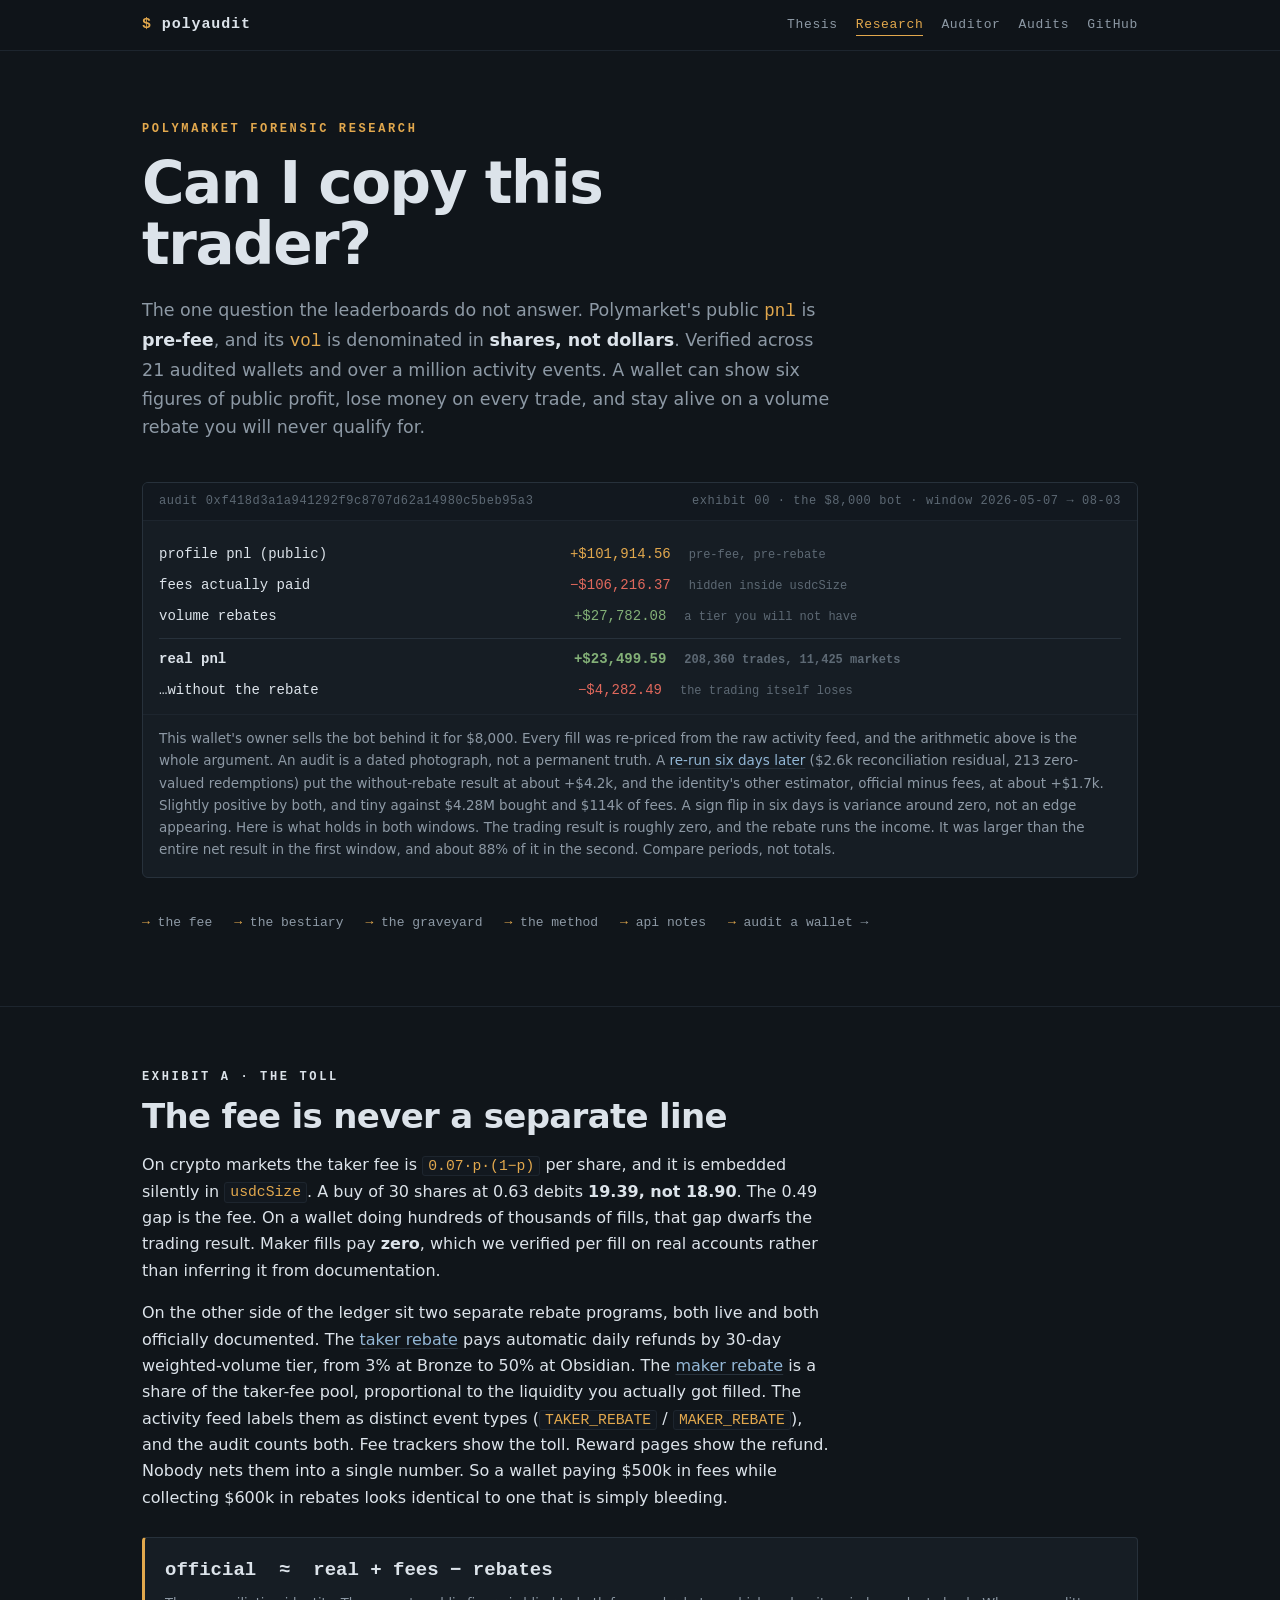
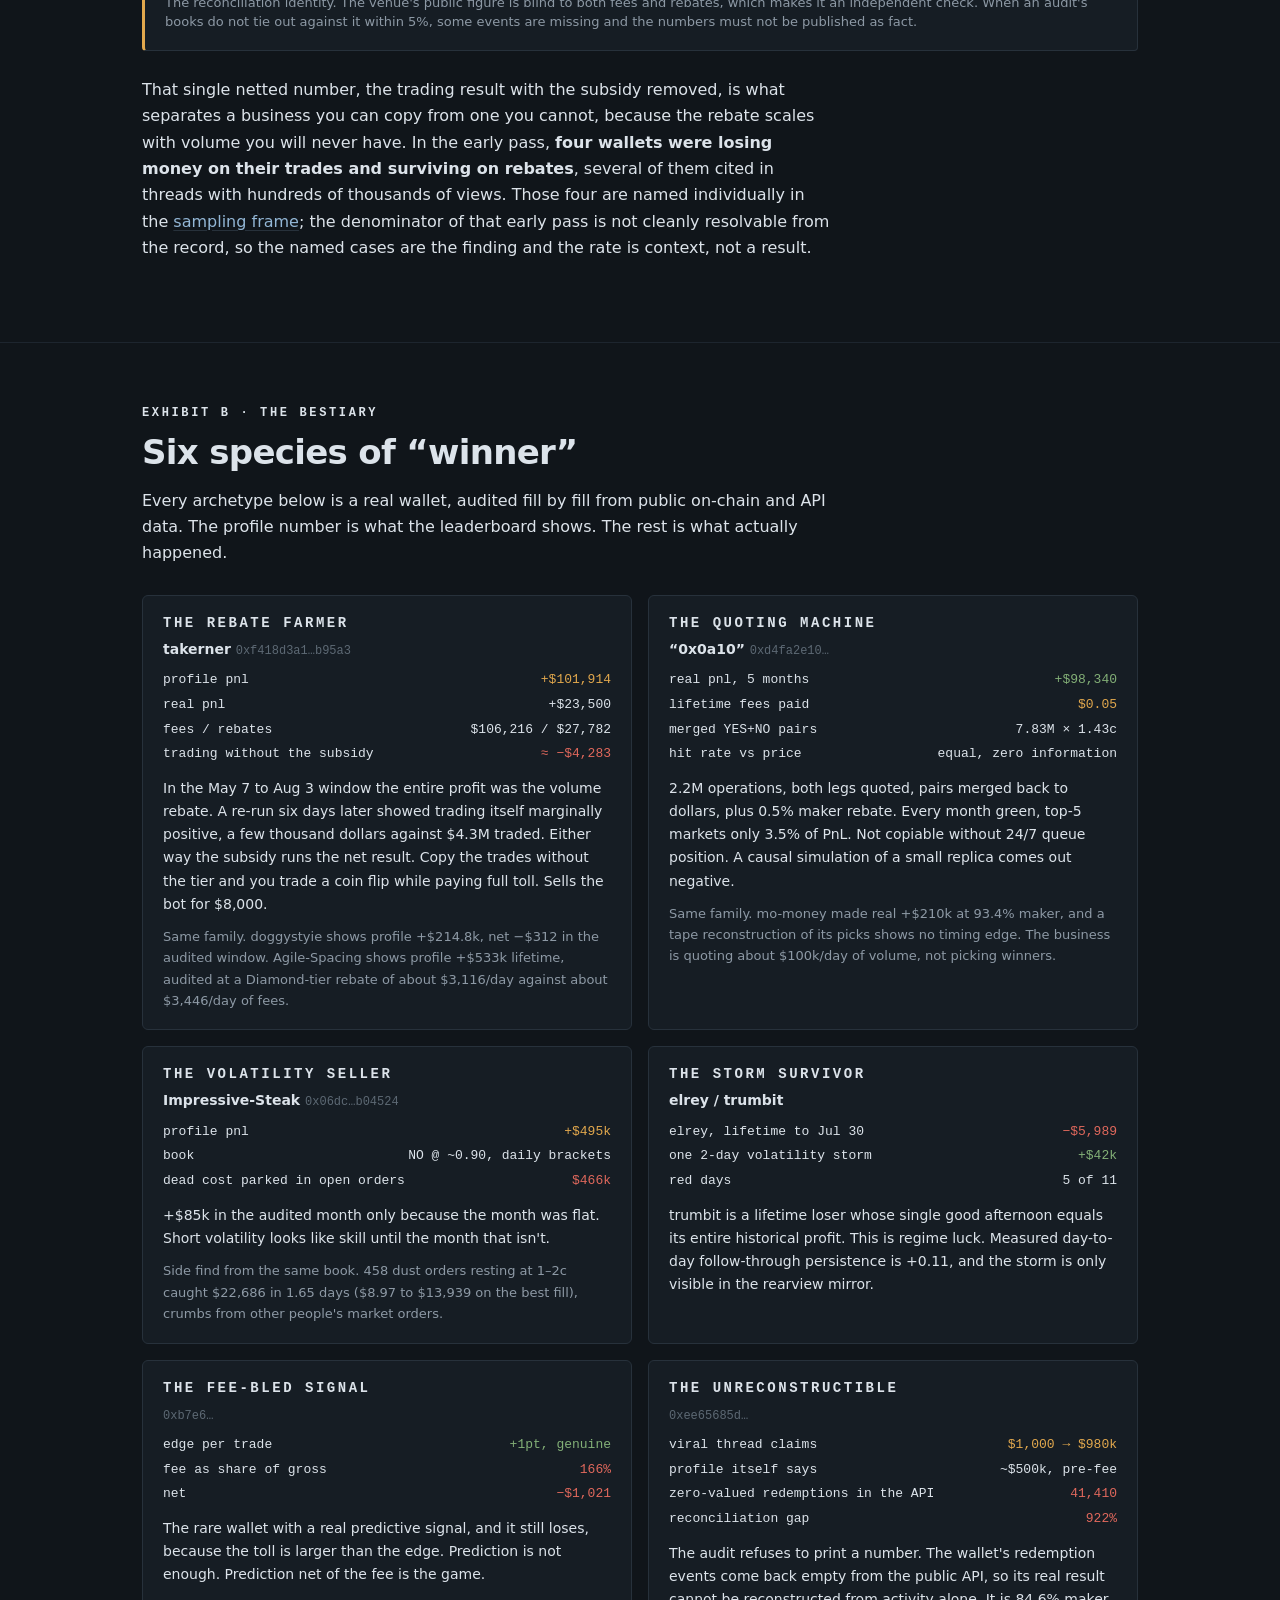
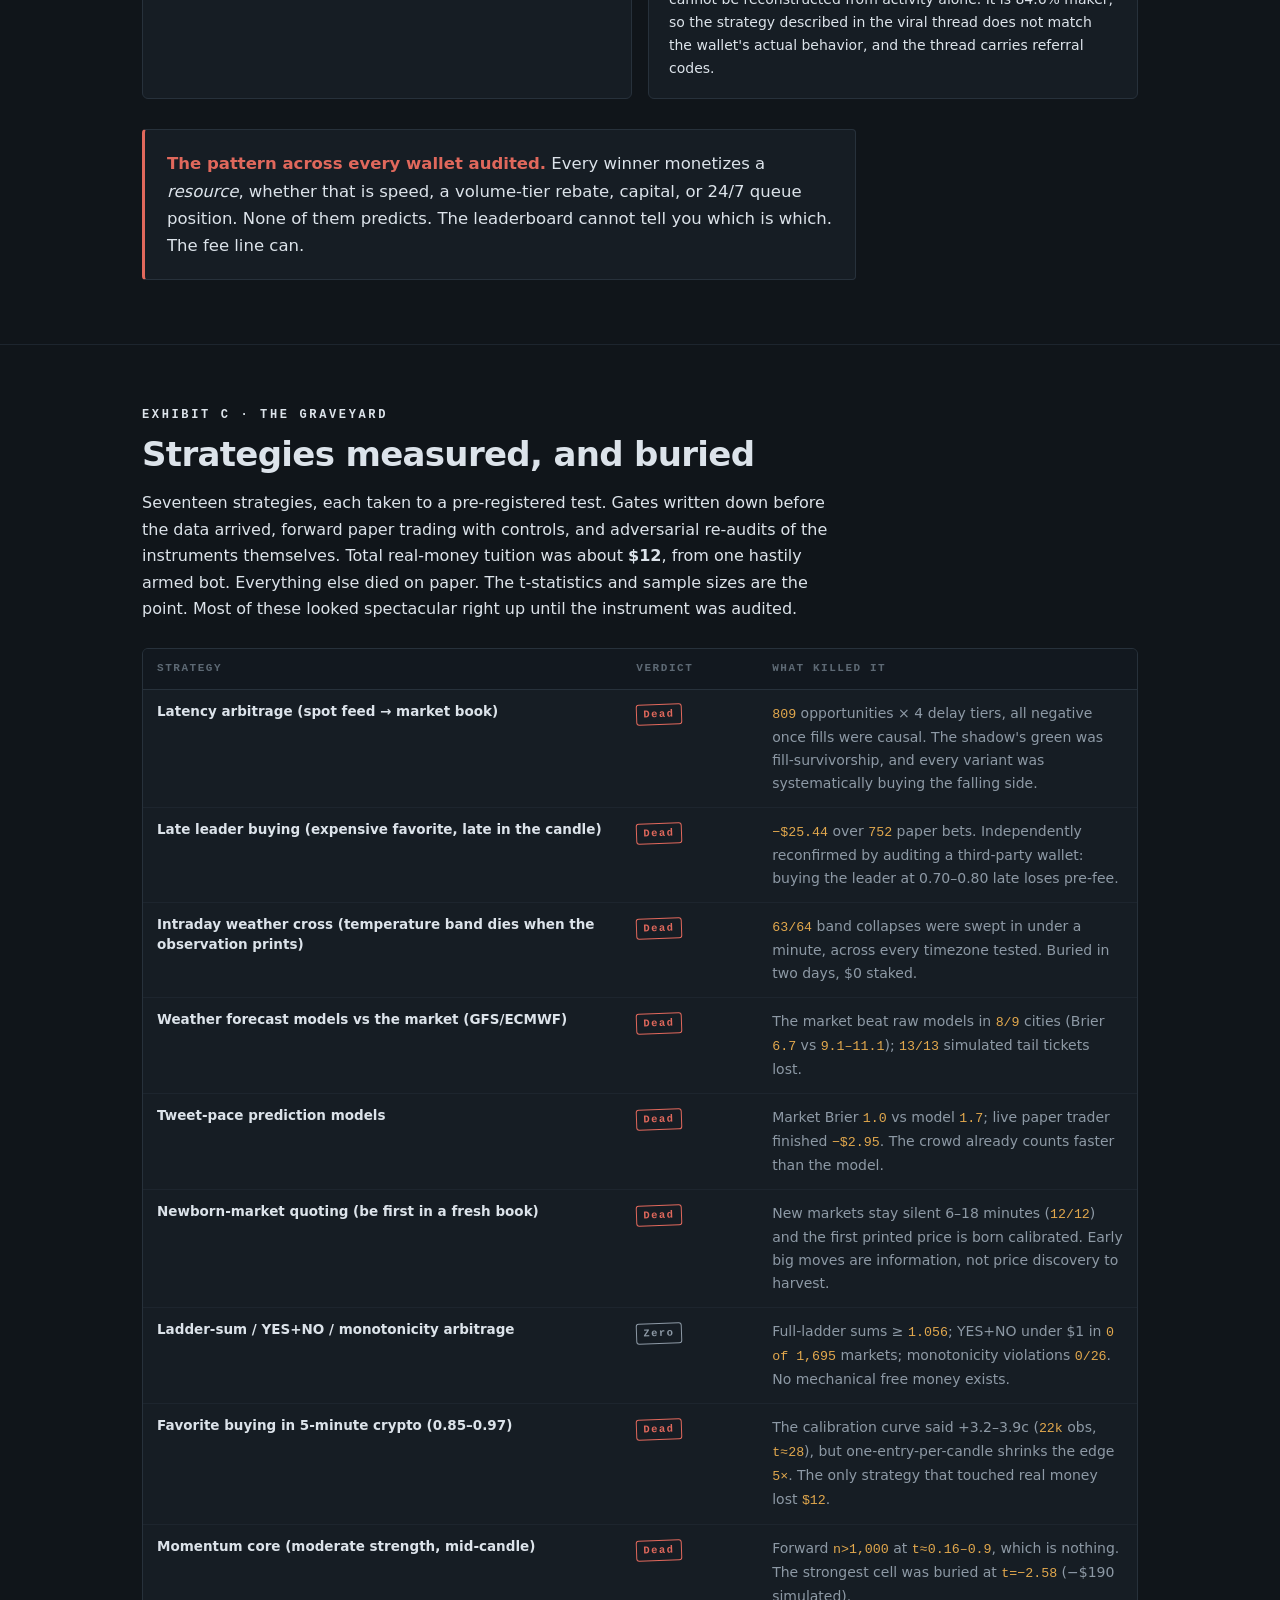
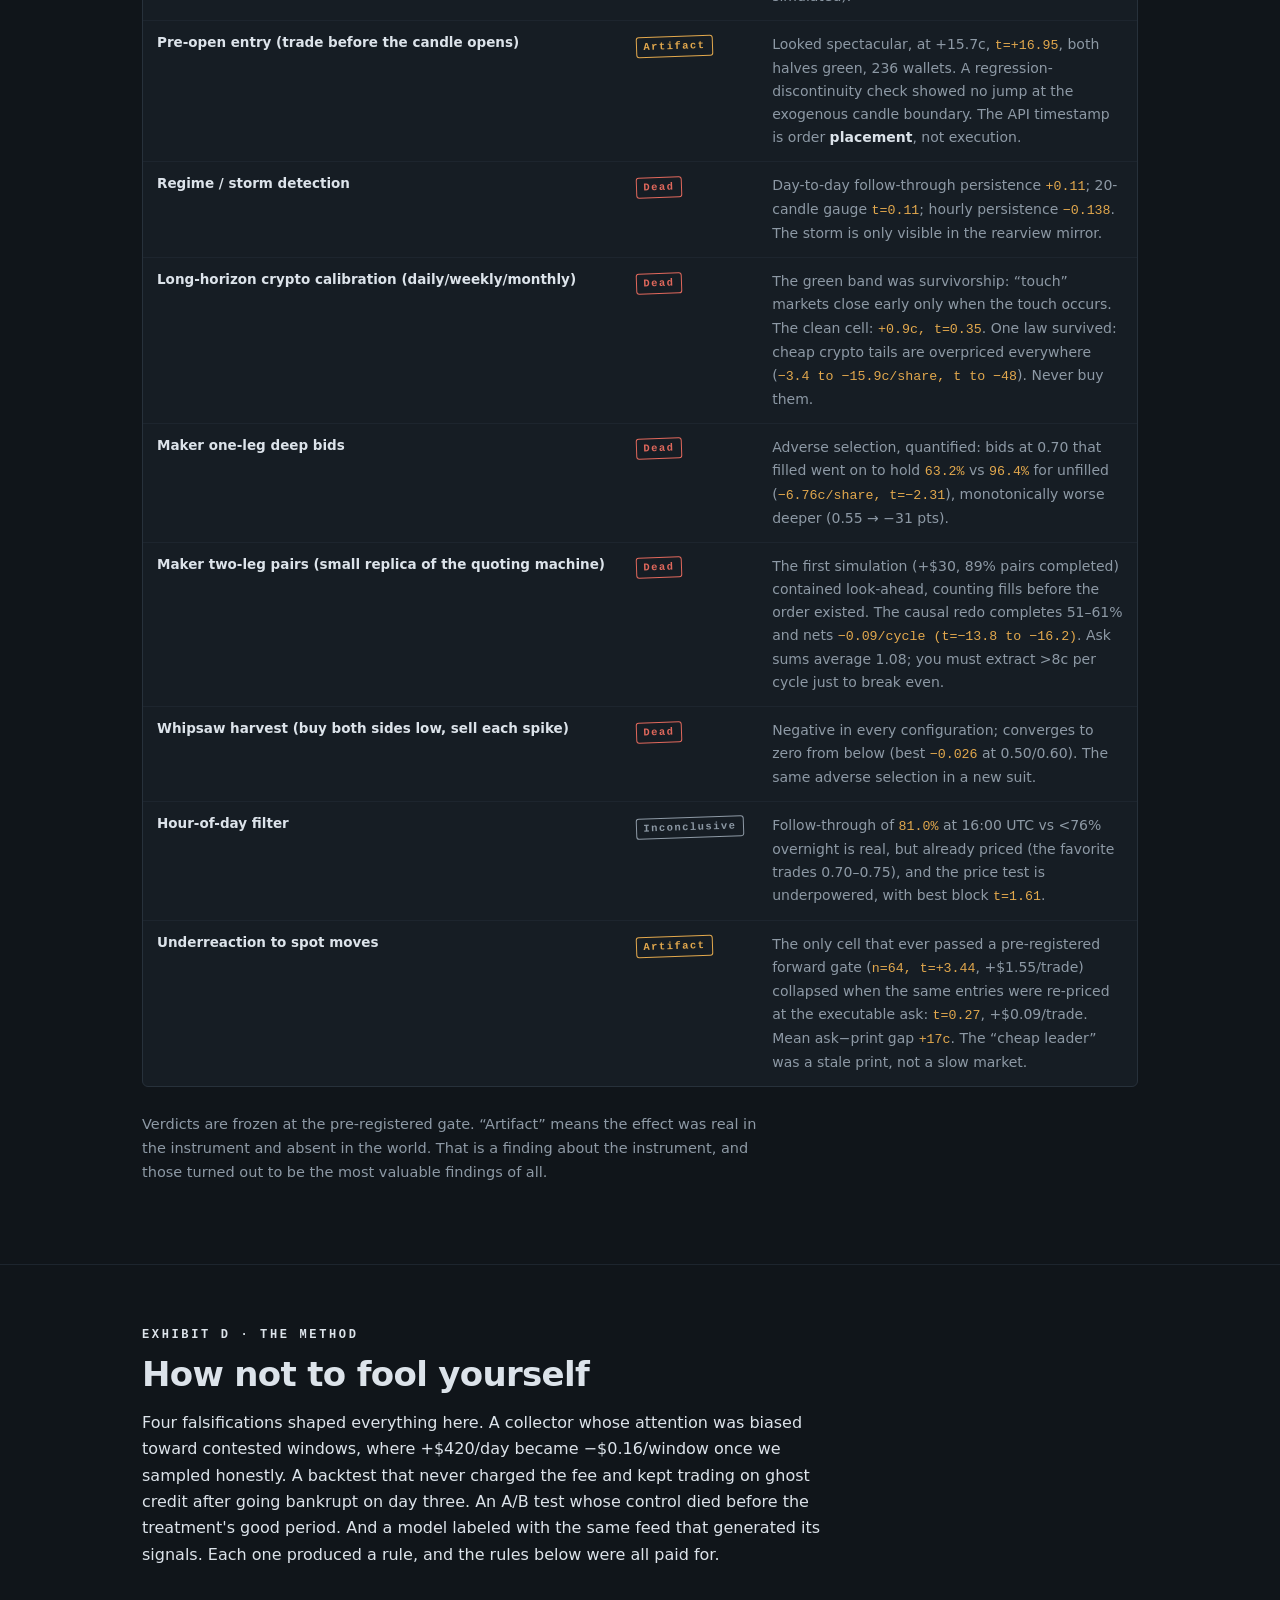
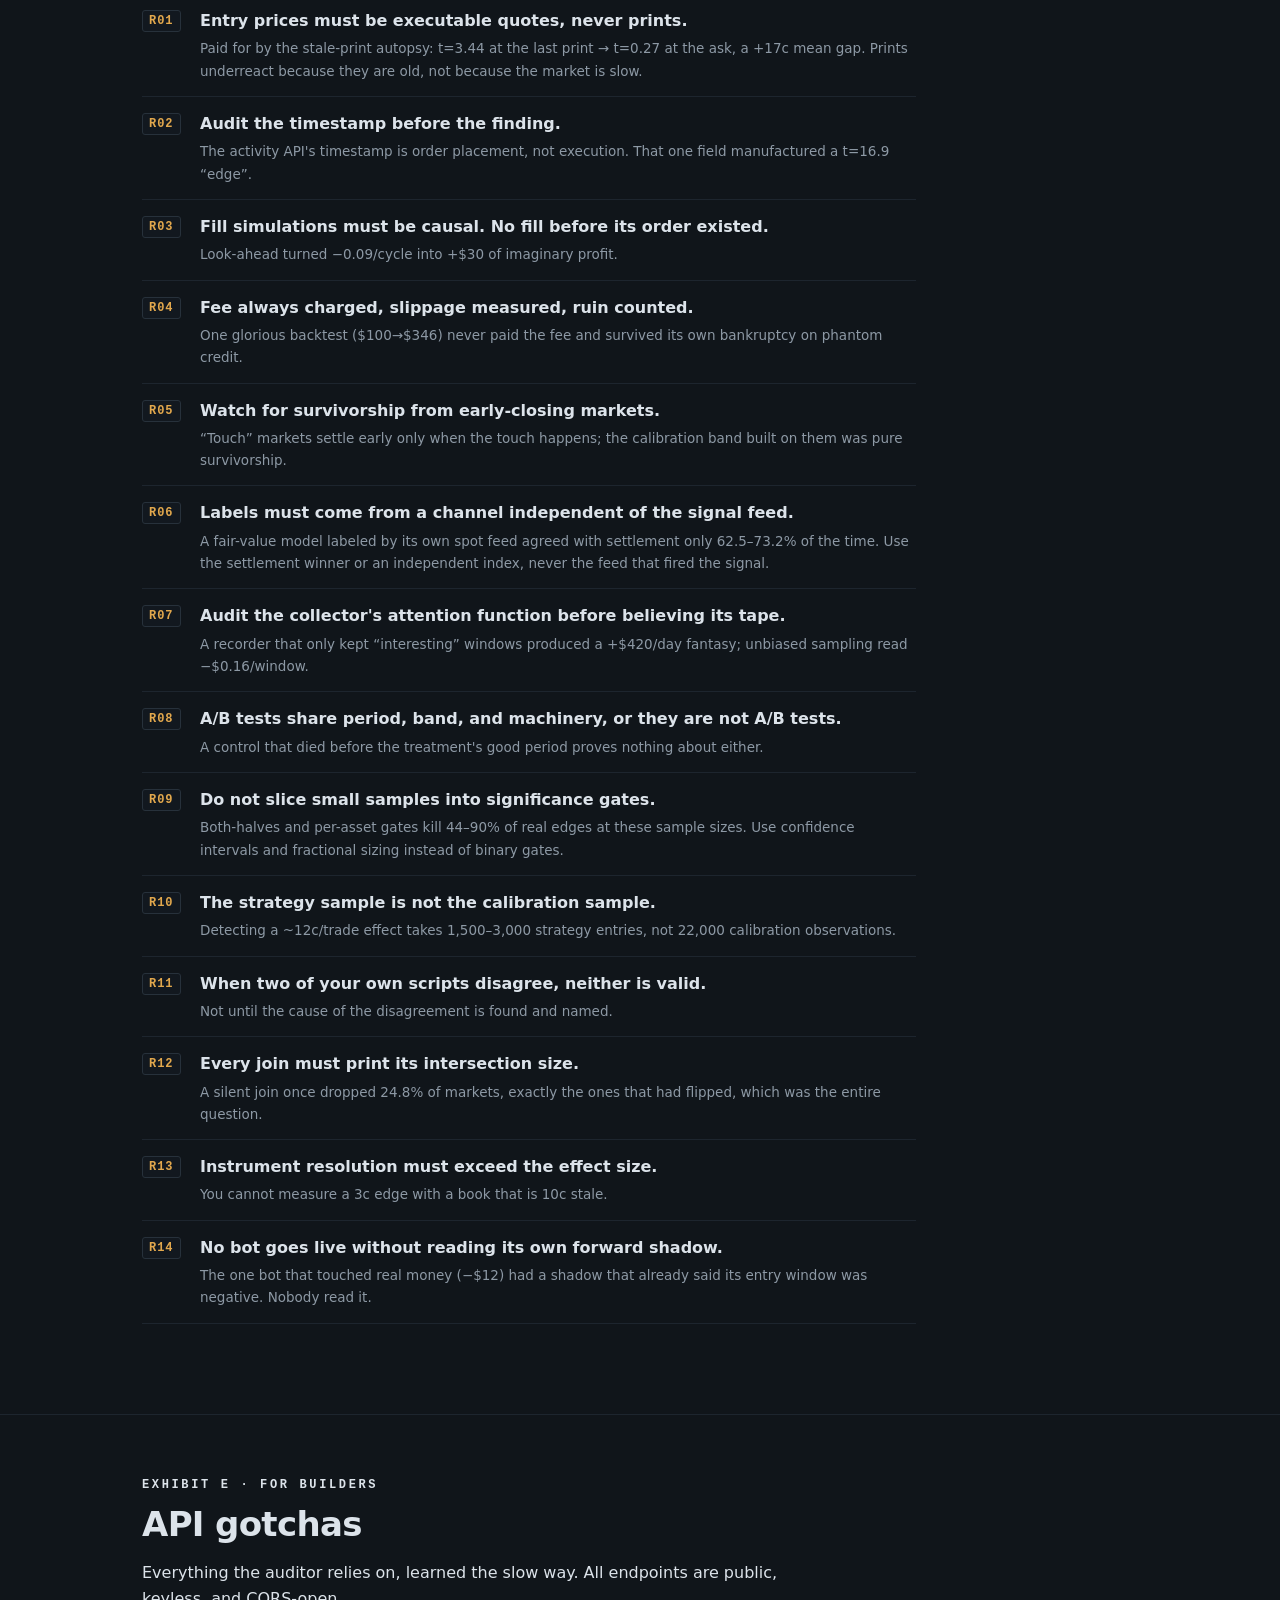
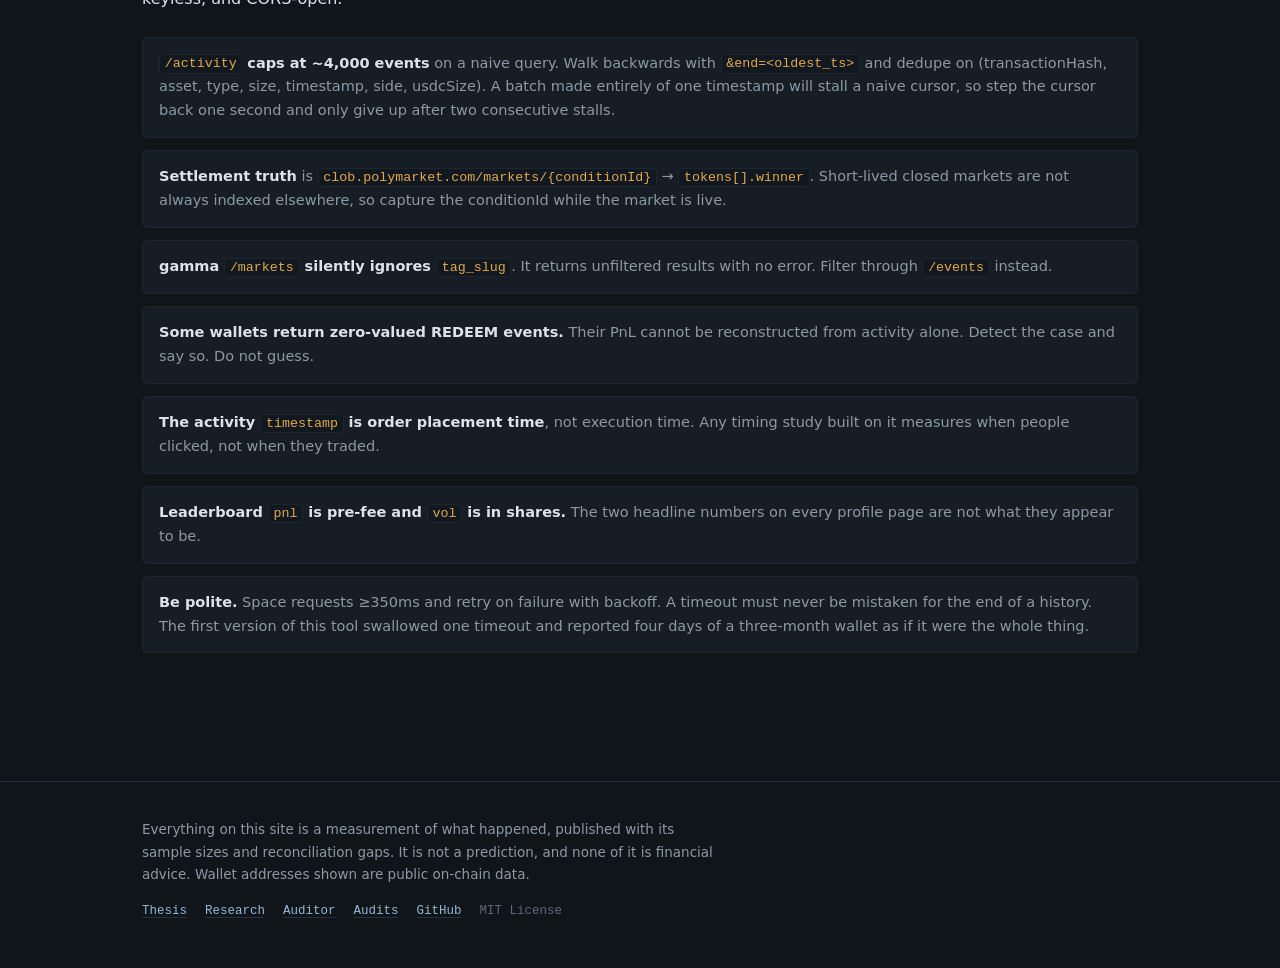
==== commit 6d982f9d: "fix: correct stale counts, exposed contact and unlabelled units Found by auditing the site against i" ====
--- a/docs/index.html
+++ b/docs/index.html
@@ -33,8 +33,8 @@
     <h1>Can I copy this trader?</h1>
     <p class="lede">The one question the leaderboards do not answer. Polymarket's
       public <code>pnl</code> is <strong>pre-fee</strong>, and its <code>vol</code>
-      is denominated in <strong>shares, not dollars</strong>. Verified on 2.3&nbsp;million+
-      activity events across 16 audited wallets. A wallet can show six figures of
+      is denominated in <strong>shares, not dollars</strong>. Verified across
+      21 audited wallets and over a million activity events. A wallet can show six figures of
       public profit, lose money on every trade, and stay alive on a volume rebate
       you will never qualify for.</p>
 
@@ -108,10 +108,14 @@
 
       <p>That single netted number, the trading result with the subsidy removed, is
         what separates a business you can copy from one you cannot, because
-        the rebate scales with volume you will never have. Of nine wallets audited
-        this way early on, several of them cited in threads with hundreds of
-        thousands of views, <strong>four were losing money on their trades and
-        surviving on rebates</strong>.</p>
+        the rebate scales with volume you will never have. In the early pass,
+        <strong>four wallets were losing money on their trades and surviving on
+        rebates</strong>, several of them cited in threads with hundreds of
+        thousands of views. Those four are named individually in the
+        <a href="https://github.com/IP-Mattos/polyaudit/blob/master/research/frame.md" rel="external">sampling
+        frame</a>; the denominator of that early pass is not cleanly resolvable
+        from the record, so the named cases are the finding and the rate is
+        context, not a result.</p>
     </div>
   </section>
 
@@ -221,7 +225,7 @@
         </li>
       </ul>
 
-      <p class="lesson"><strong>The pattern across all sixteen audits.</strong>
+      <p class="lesson"><strong>The pattern across every wallet audited.</strong>
         Every winner monetizes a <em>resource</em>, whether that is speed, a
         volume-tier rebate, capital, or 24/7 queue position. None of them predicts.
         The leaderboard cannot tell you which is which. The fee line can.</p>
@@ -233,7 +237,7 @@
     <div class="wrap">
       <p class="ex-tag">Exhibit C · The graveyard</p>
       <h2>Strategies measured, and buried</h2>
-      <p>Roughly eleven strategy families, each taken to a pre-registered test.
+      <p>Seventeen strategies, each taken to a pre-registered test.
         Gates written down before the data arrived, forward paper trading with
         controls, and adversarial re-audits of the instruments themselves. Total
         real-money tuition was about <strong>$12</strong>, from one hastily armed bot.
--- a/docs/styles.css
+++ b/docs/styles.css
@@ -506,6 +506,14 @@
   border-top: 1px solid var(--rule-soft);
 }
 
+.link-fallback {
+  flex: 1 1 300px; min-width: 0;
+  font-family: var(--mono); font-size: 0.82rem;
+  color: var(--paper); background: var(--panel-2);
+  border: 1px solid var(--rule); border-radius: 3px;
+  padding: 6px 9px;
+}
+
 /* ---------- responsive ---------- */
 
 @media (max-width: 760px) {
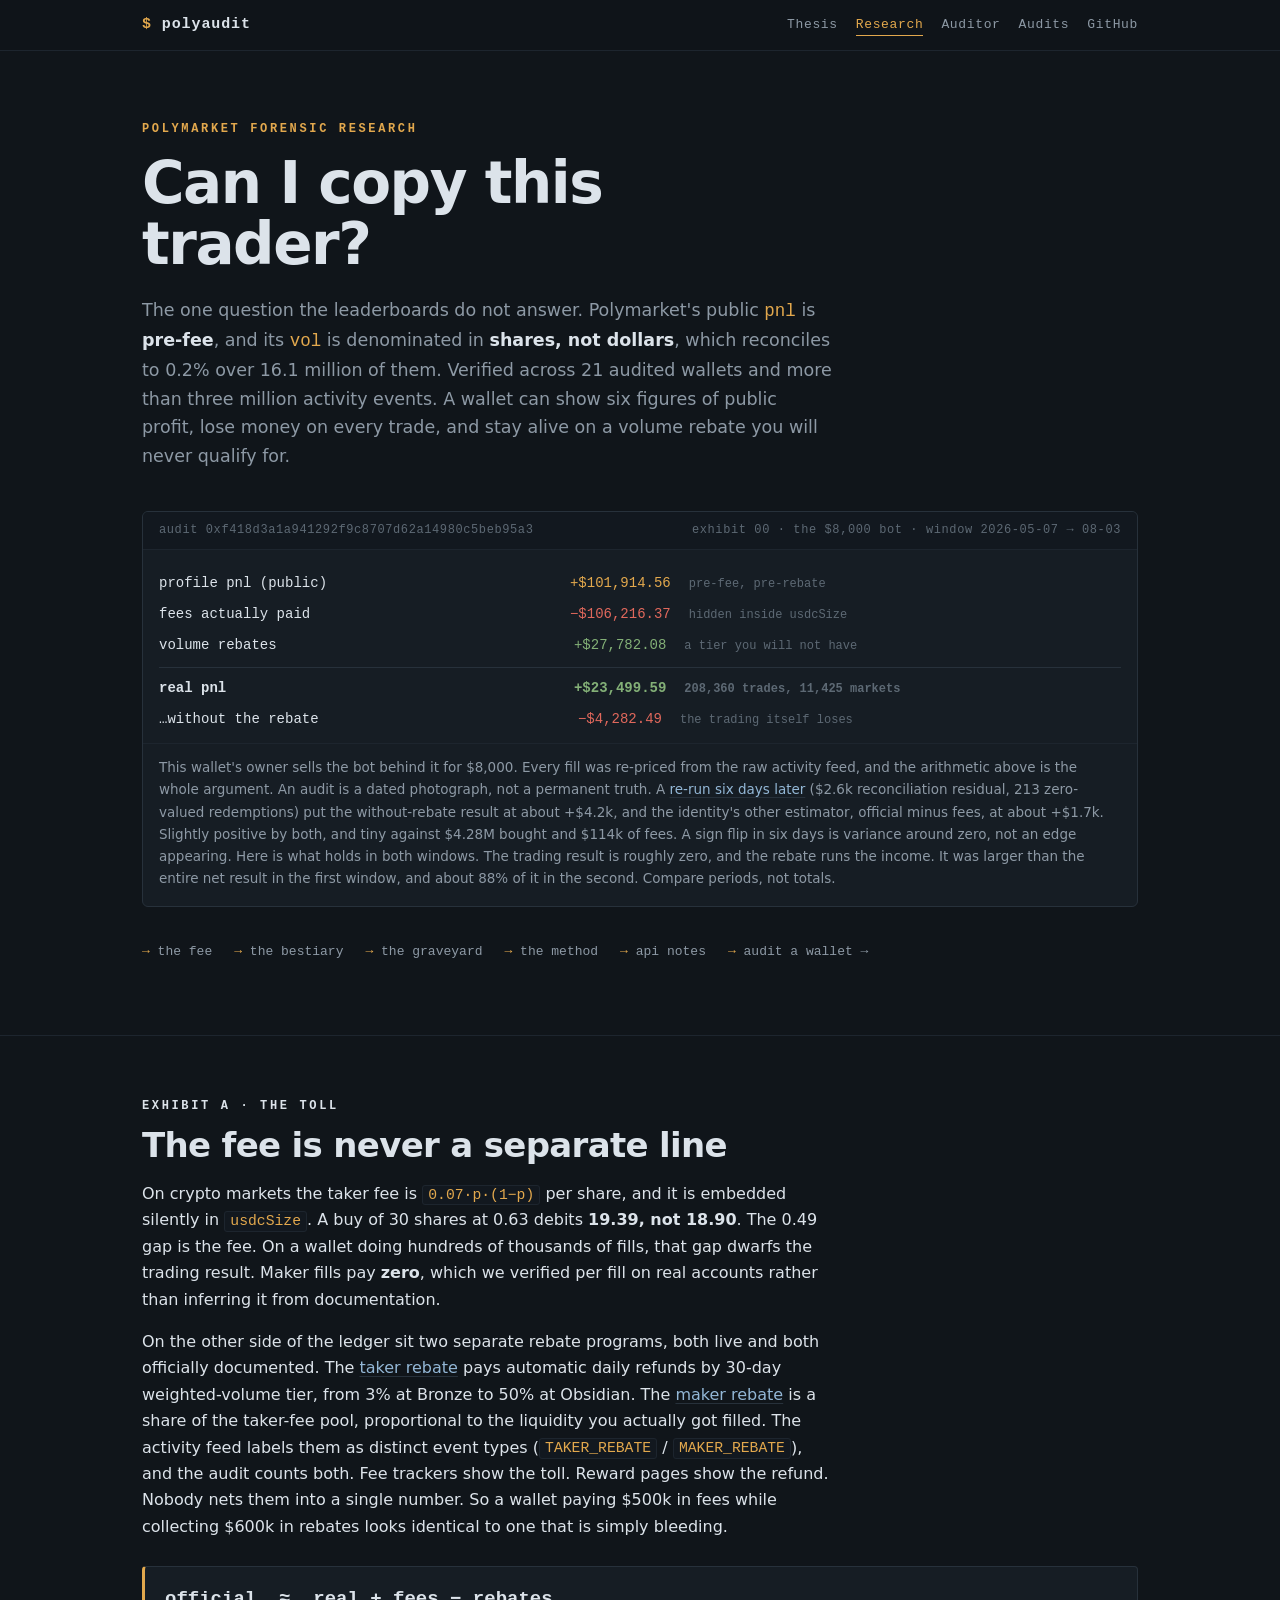
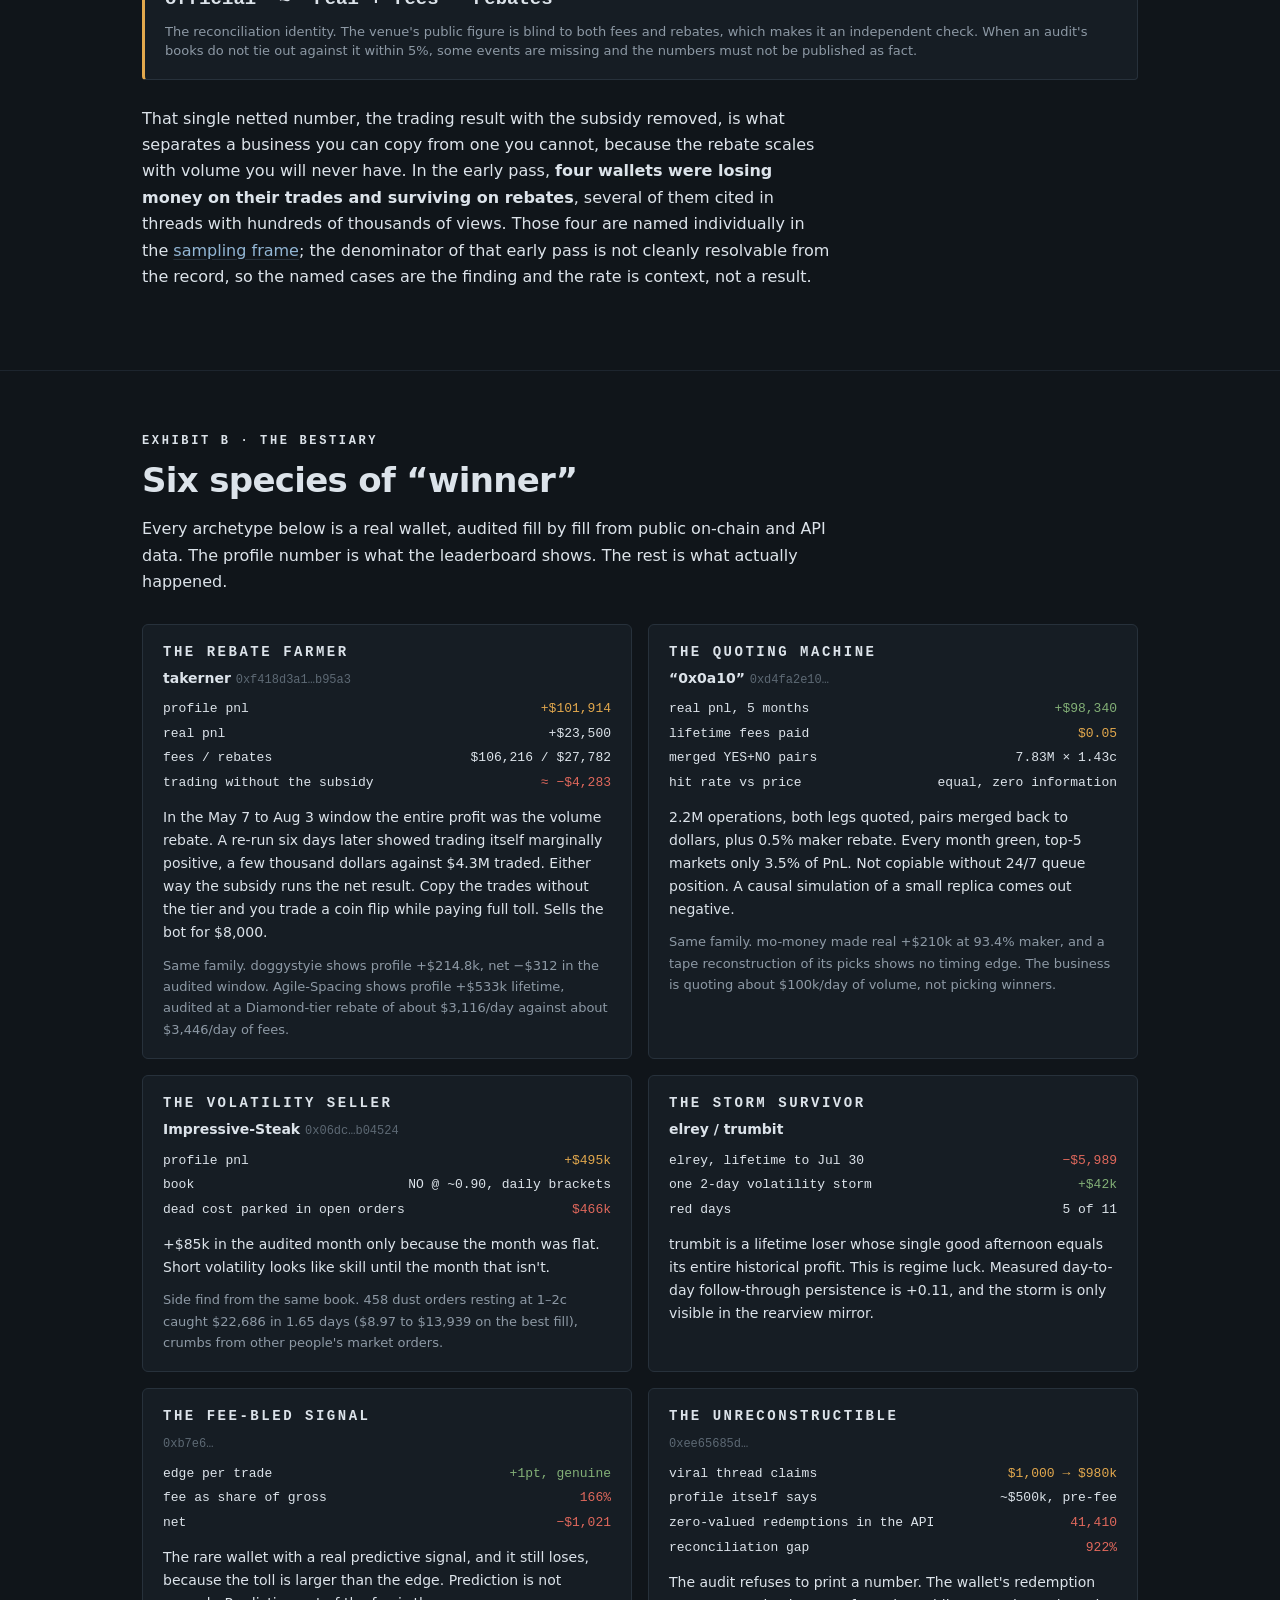
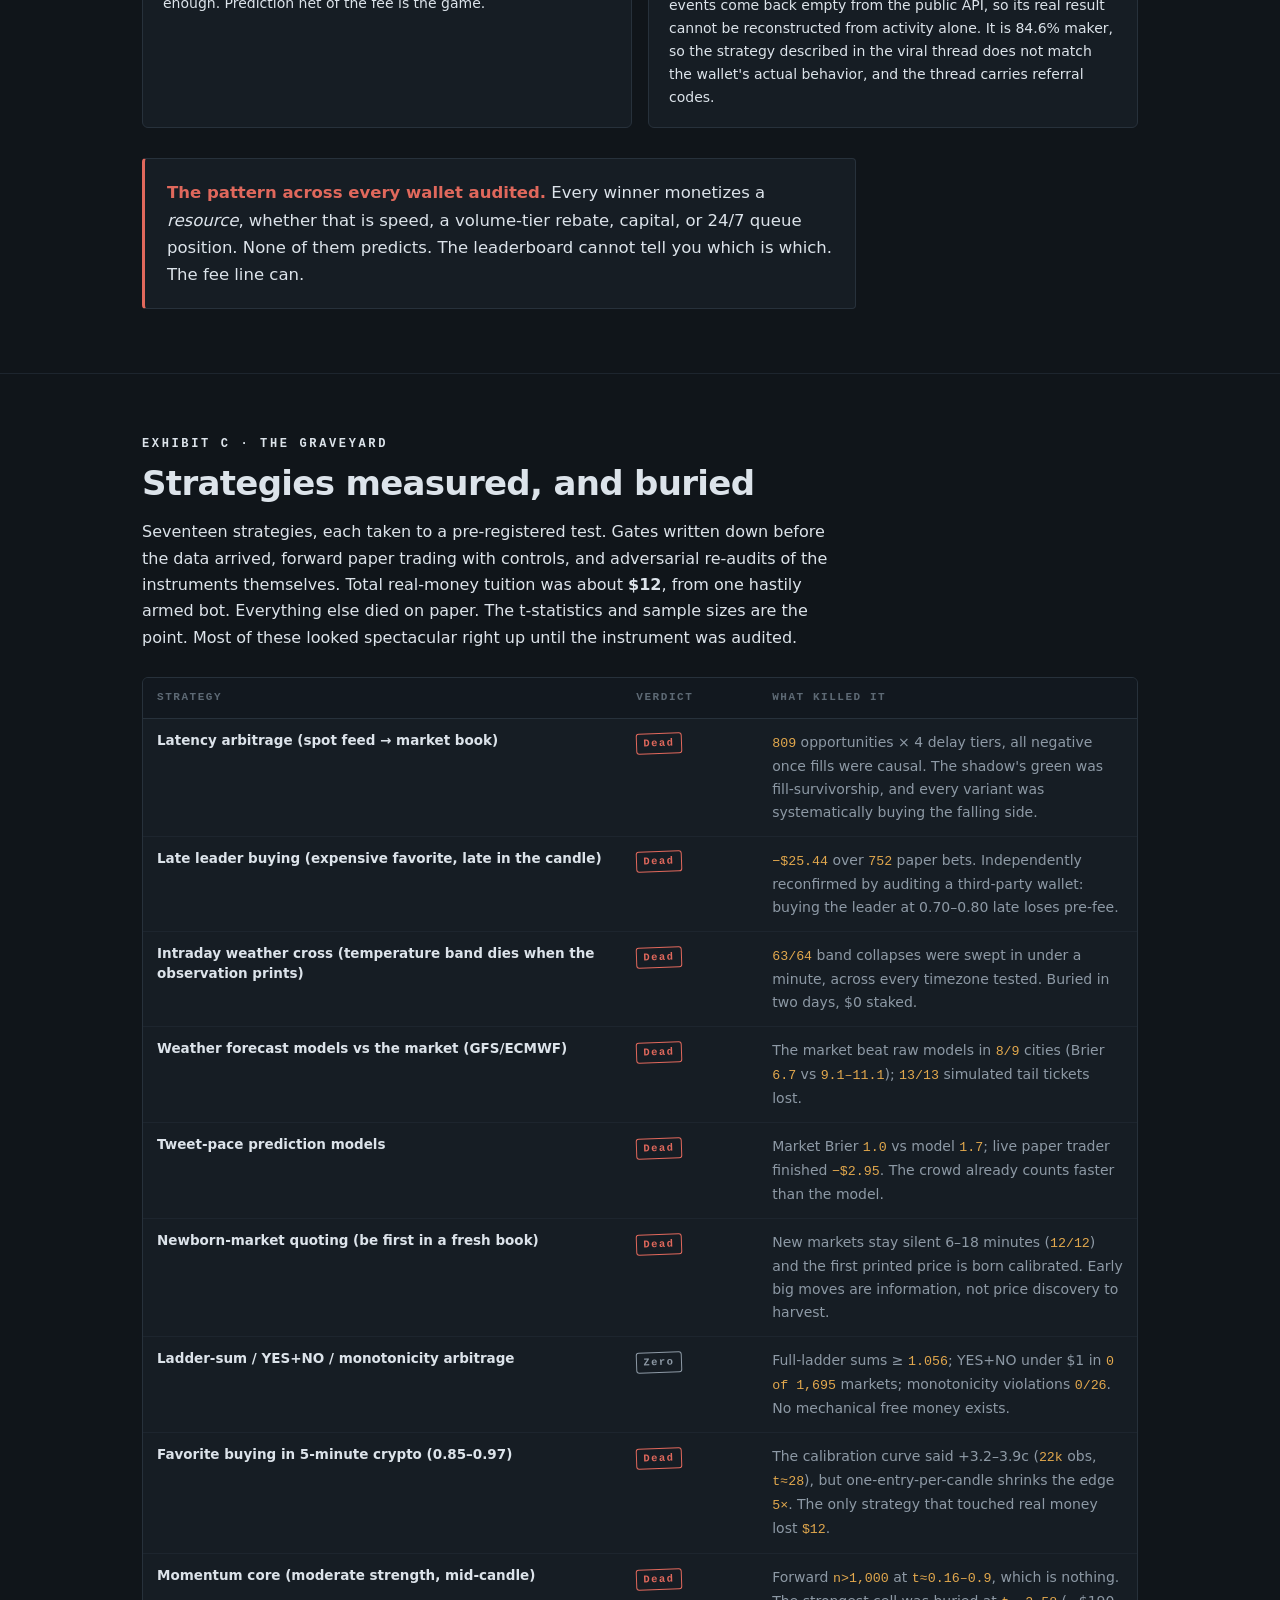
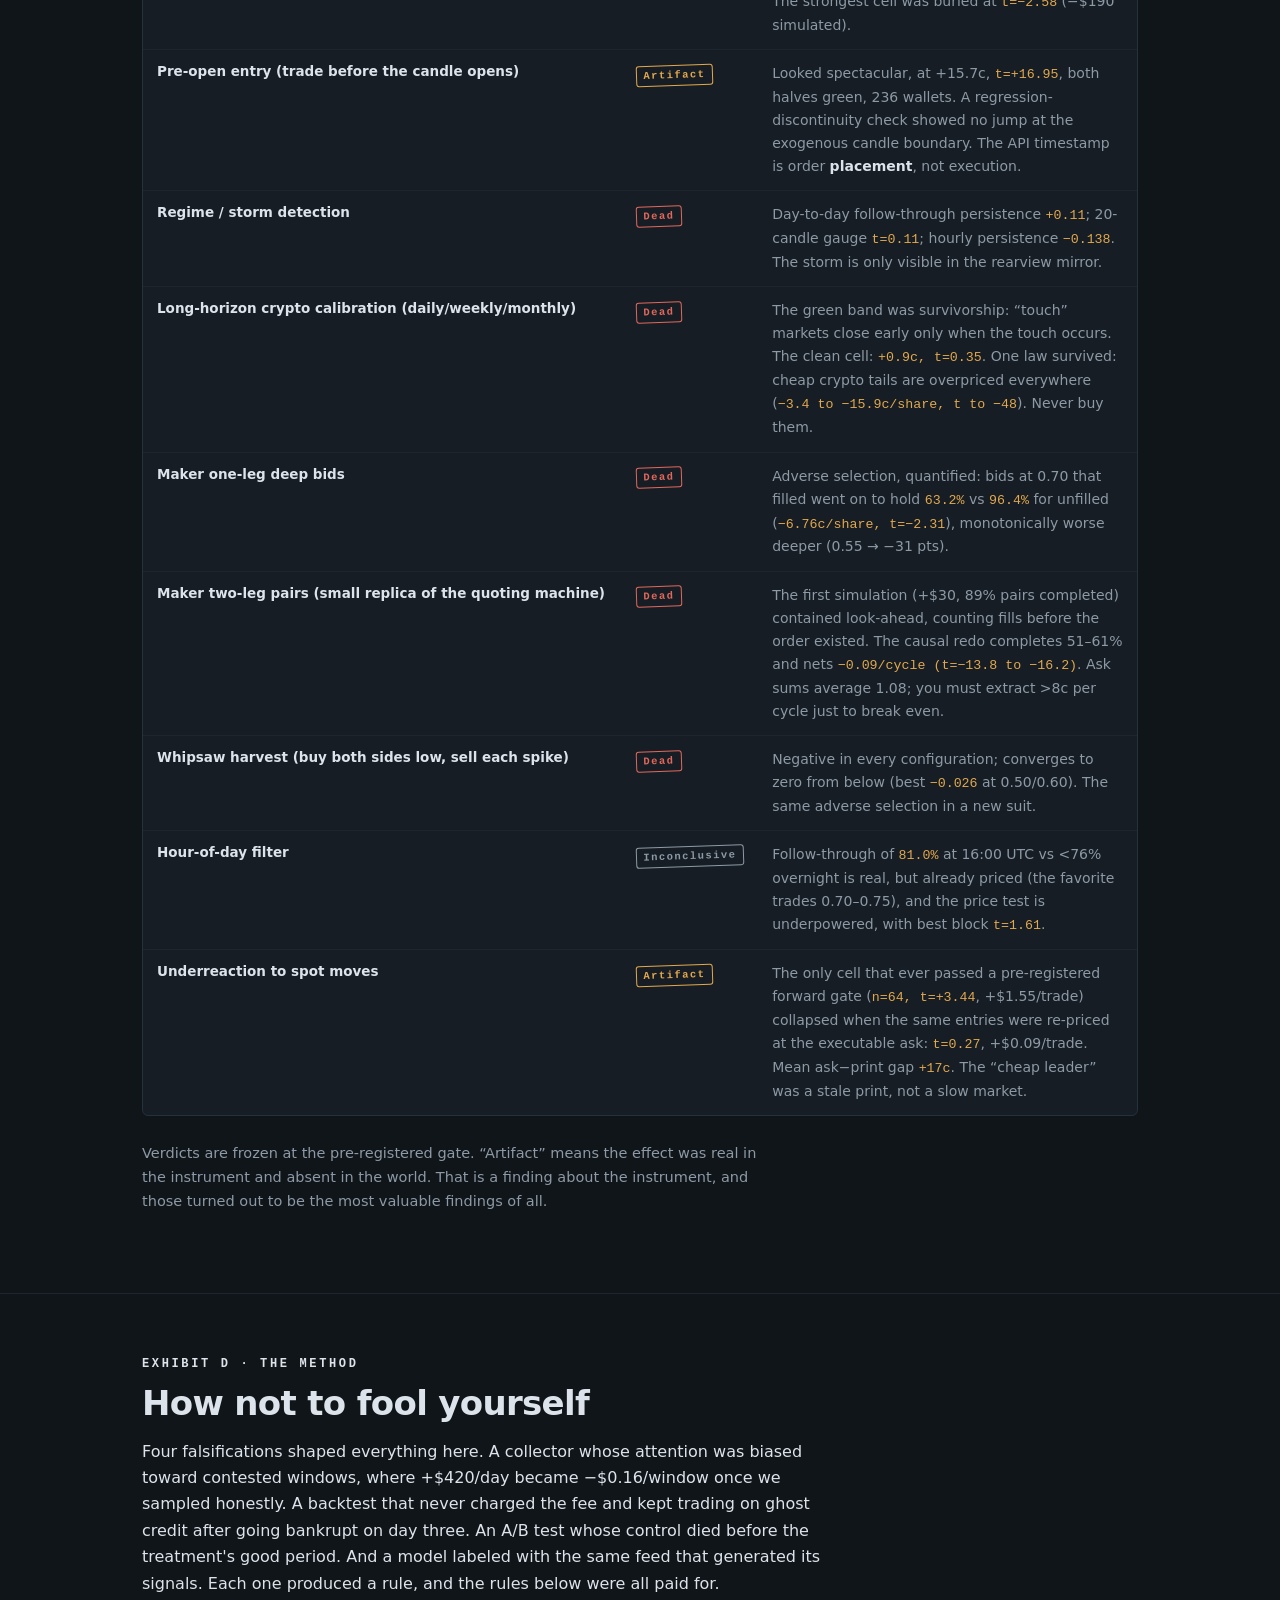
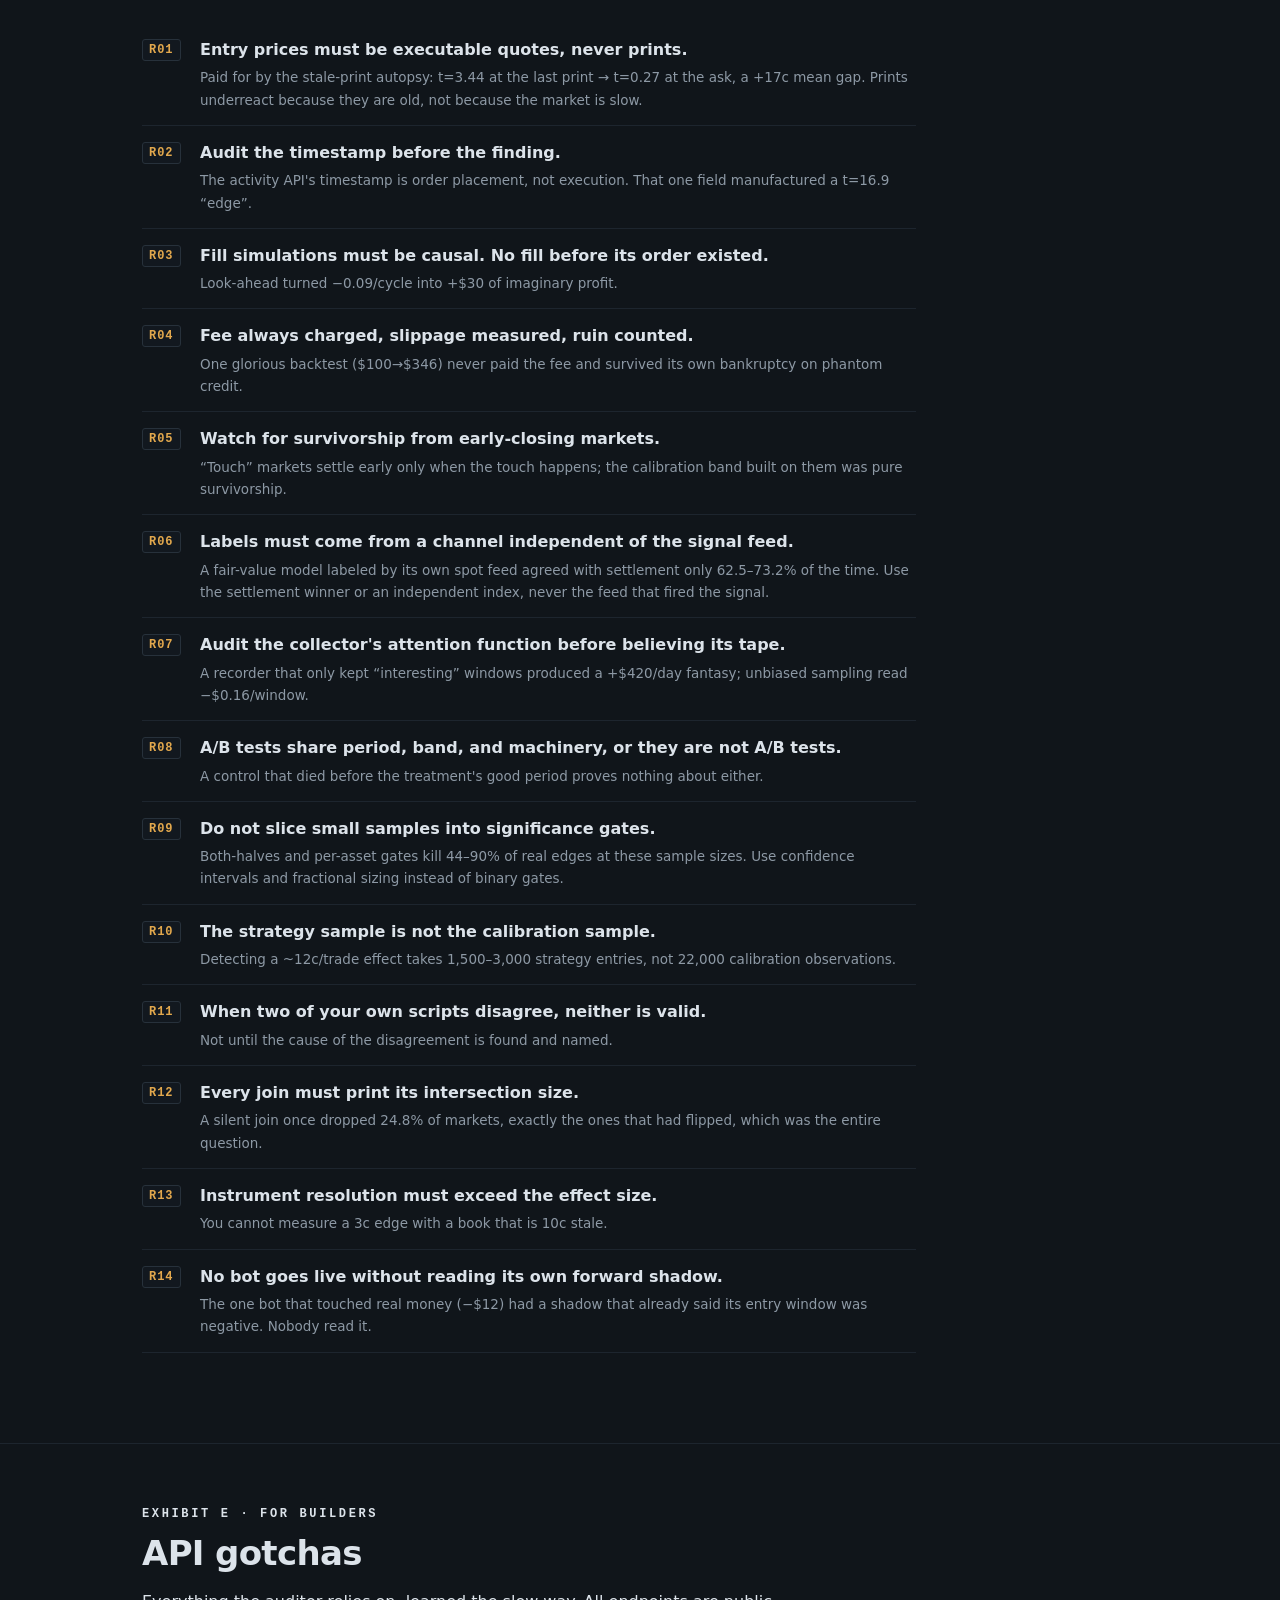
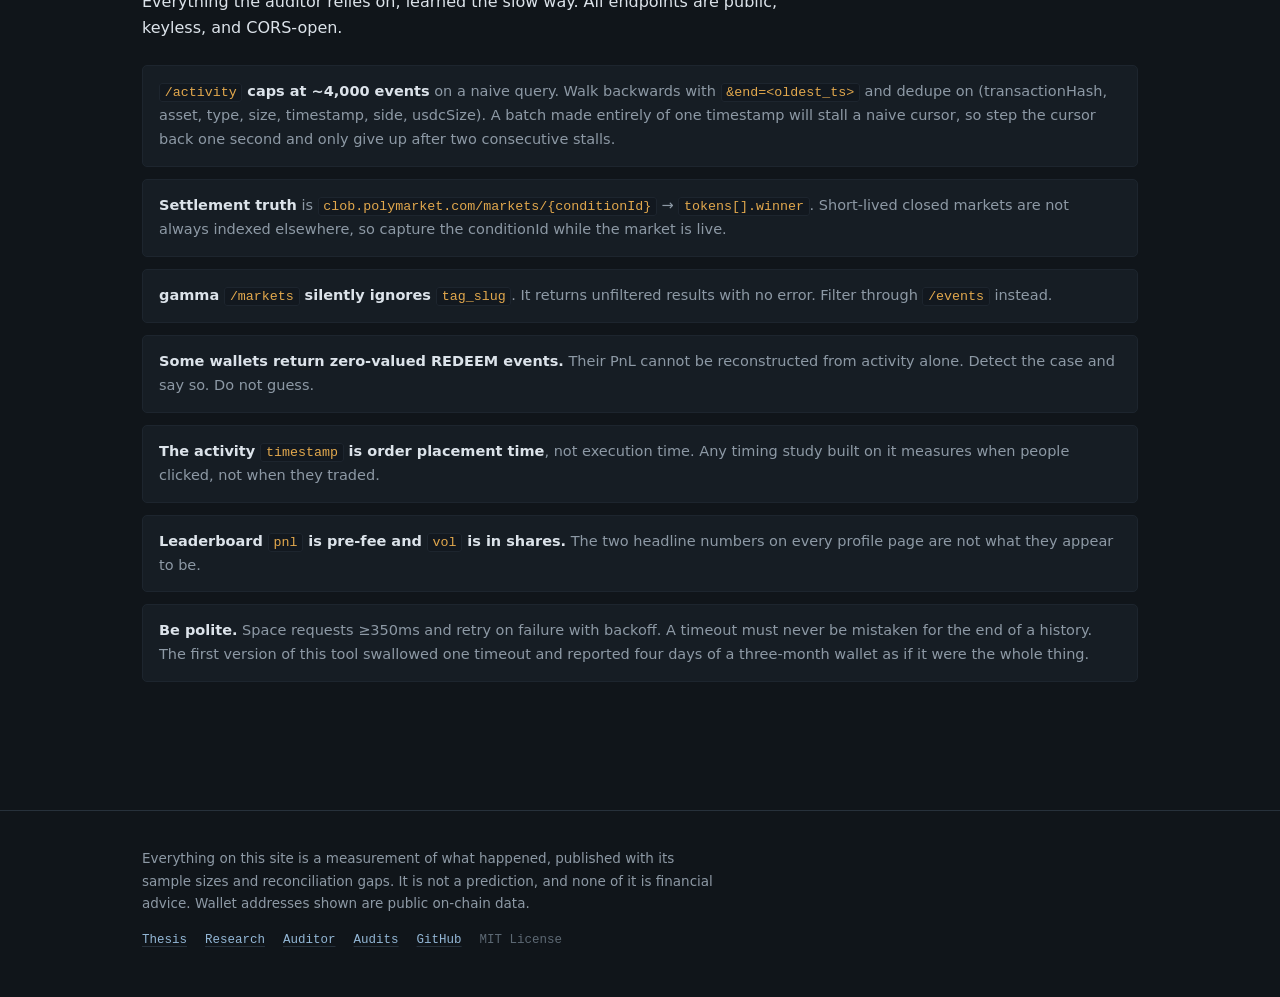
==== commit e0c55492: "fix: correct the 0x0a10 row and say which instrument produced it The row read "2.29M events" against" ====
--- a/docs/index.html
+++ b/docs/index.html
@@ -33,8 +33,9 @@
     <h1>Can I copy this trader?</h1>
     <p class="lede">The one question the leaderboards do not answer. Polymarket's
       public <code>pnl</code> is <strong>pre-fee</strong>, and its <code>vol</code>
-      is denominated in <strong>shares, not dollars</strong>. Verified across
-      21 audited wallets and over a million activity events. A wallet can show six figures of
+      is denominated in <strong>shares, not dollars</strong>, which reconciles
+      to 0.2% over 16.1 million of them. Verified across 21 audited wallets and
+      more than three million activity events. A wallet can show six figures of
       public profit, lose money on every trade, and stay alive on a volume rebate
       you will never qualify for.</p>
 
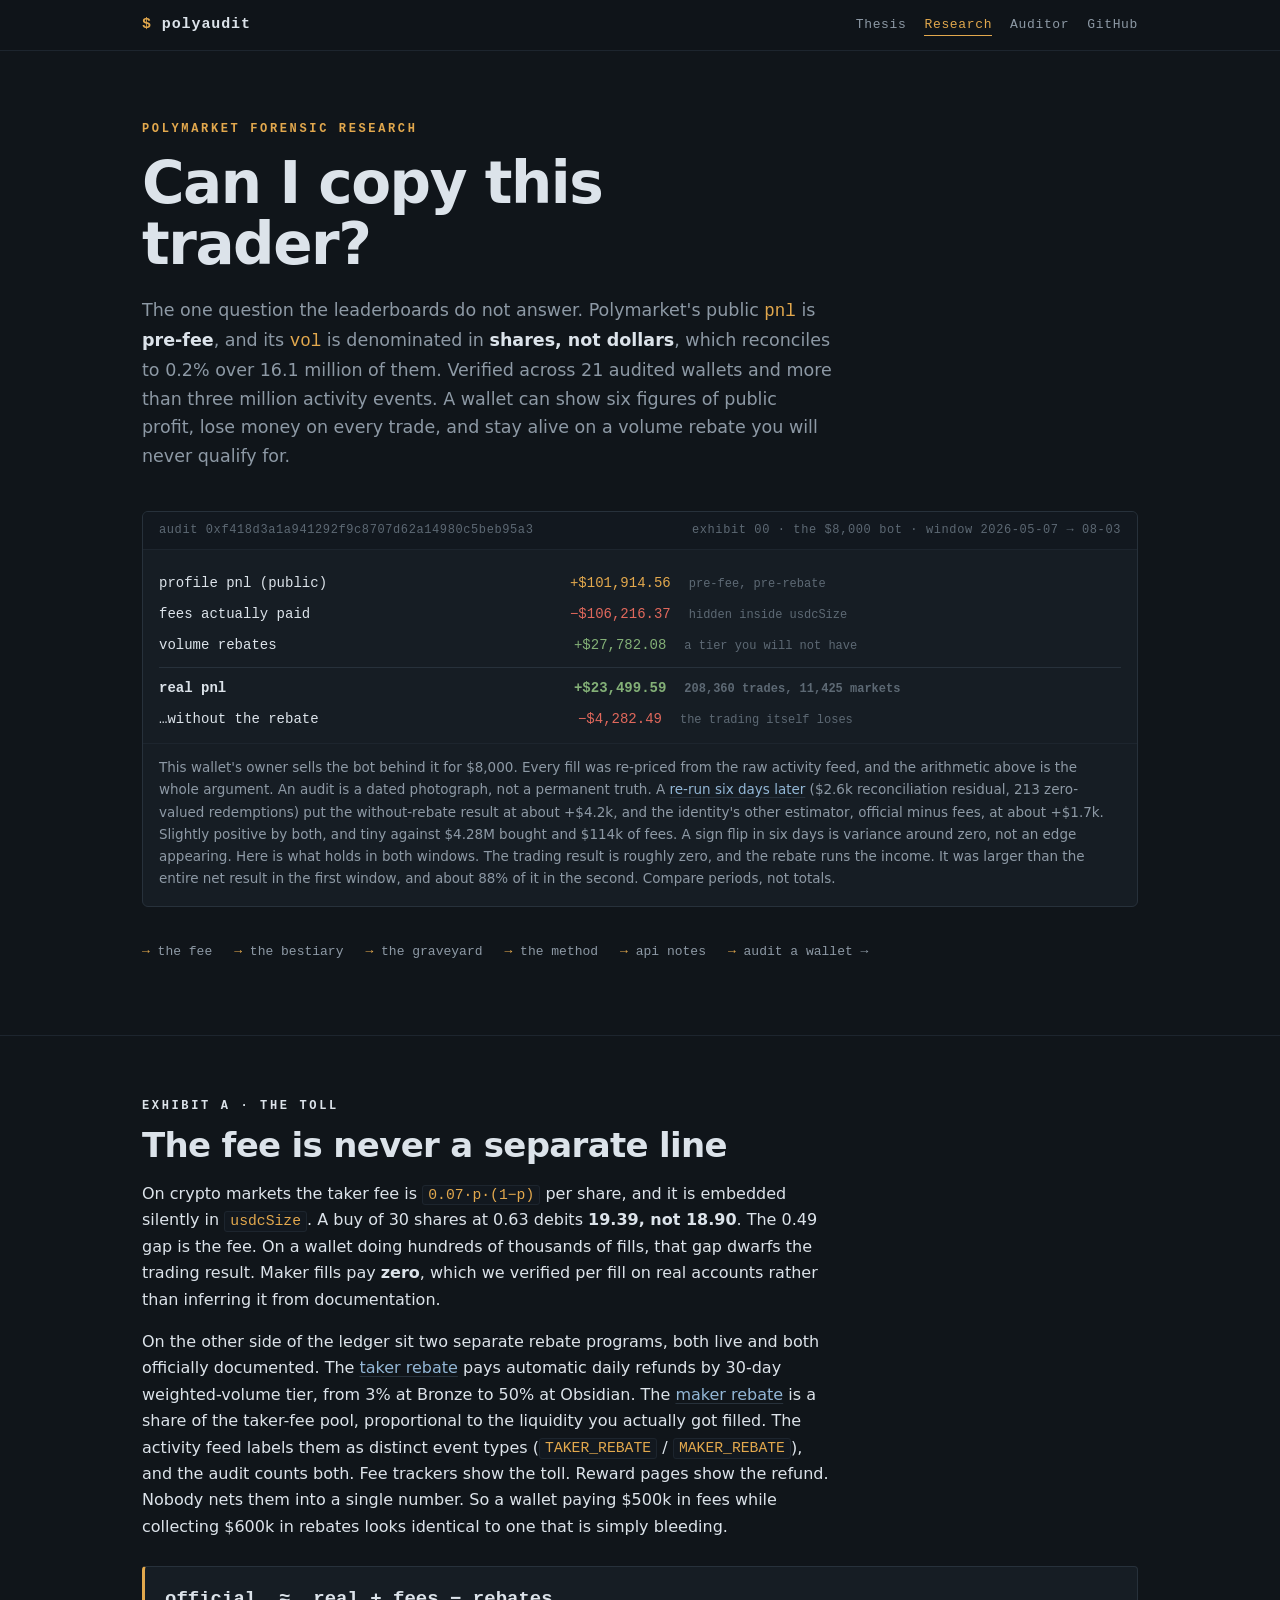
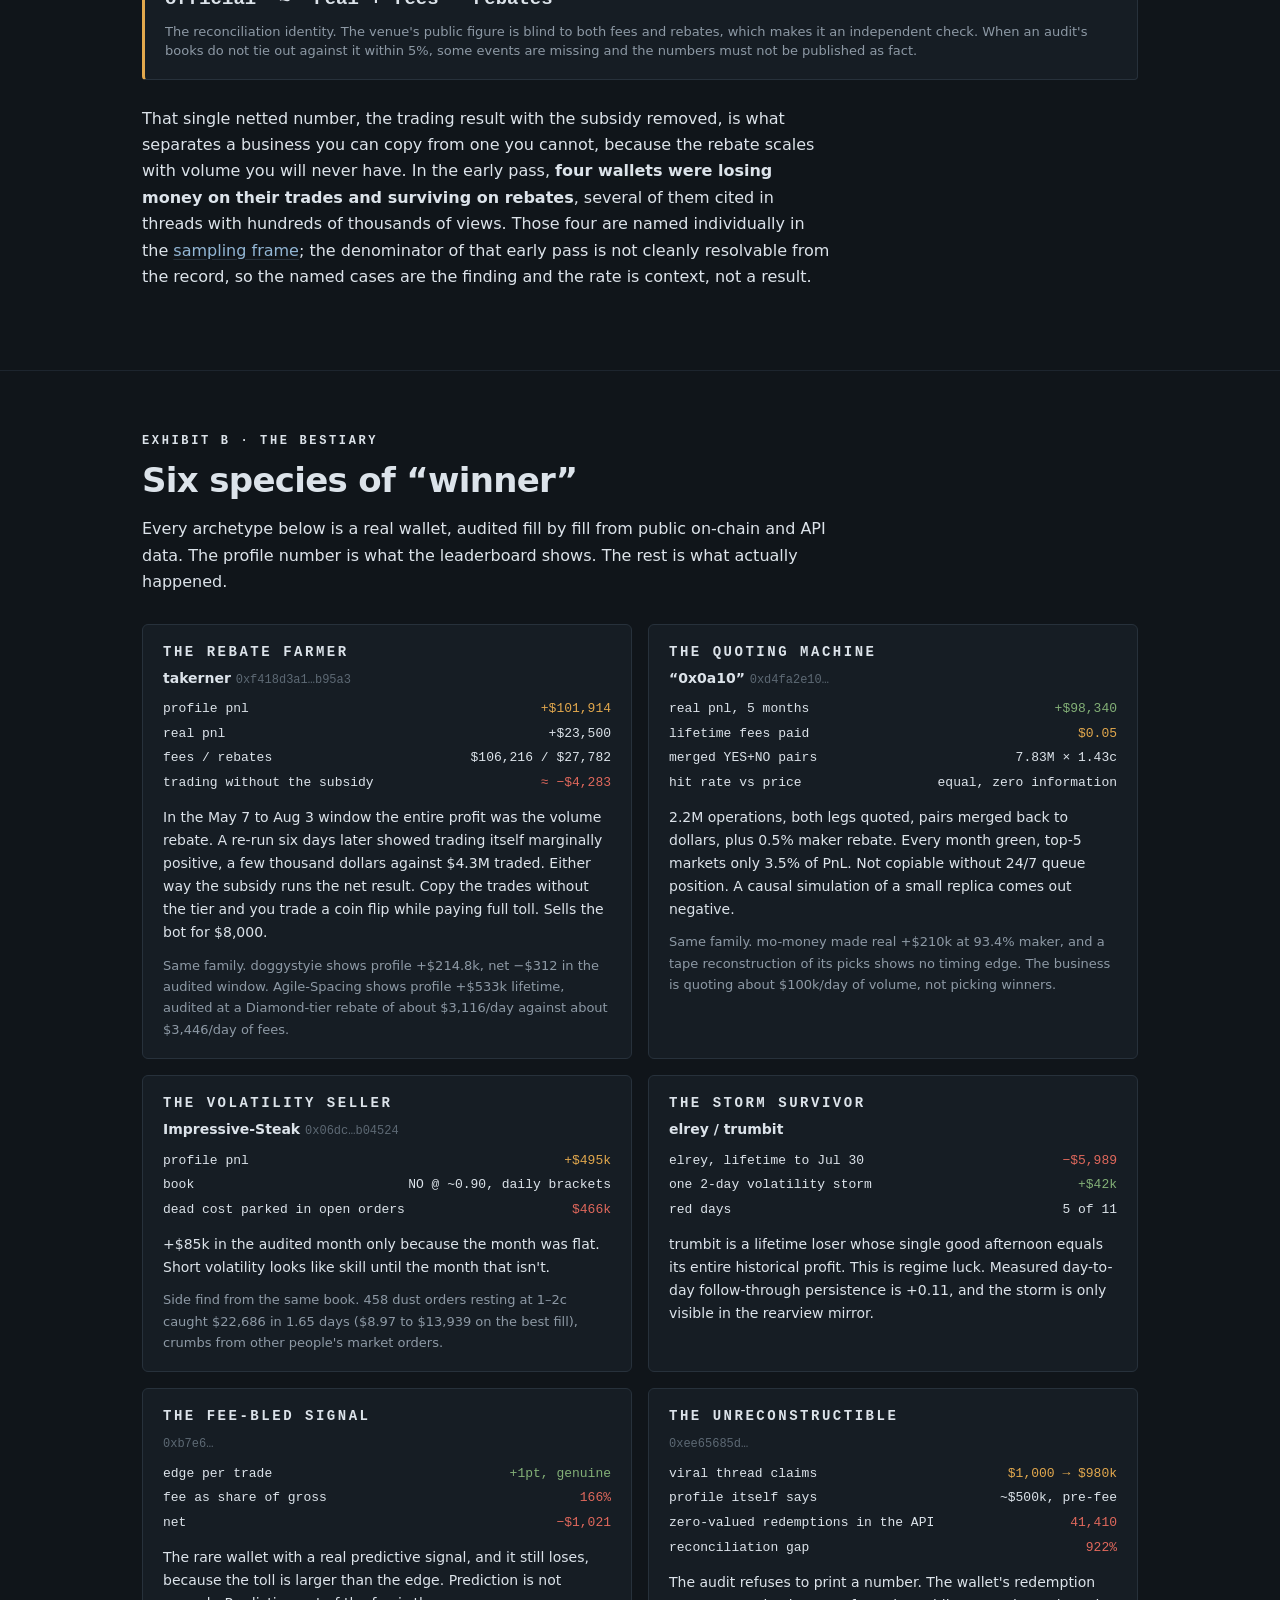
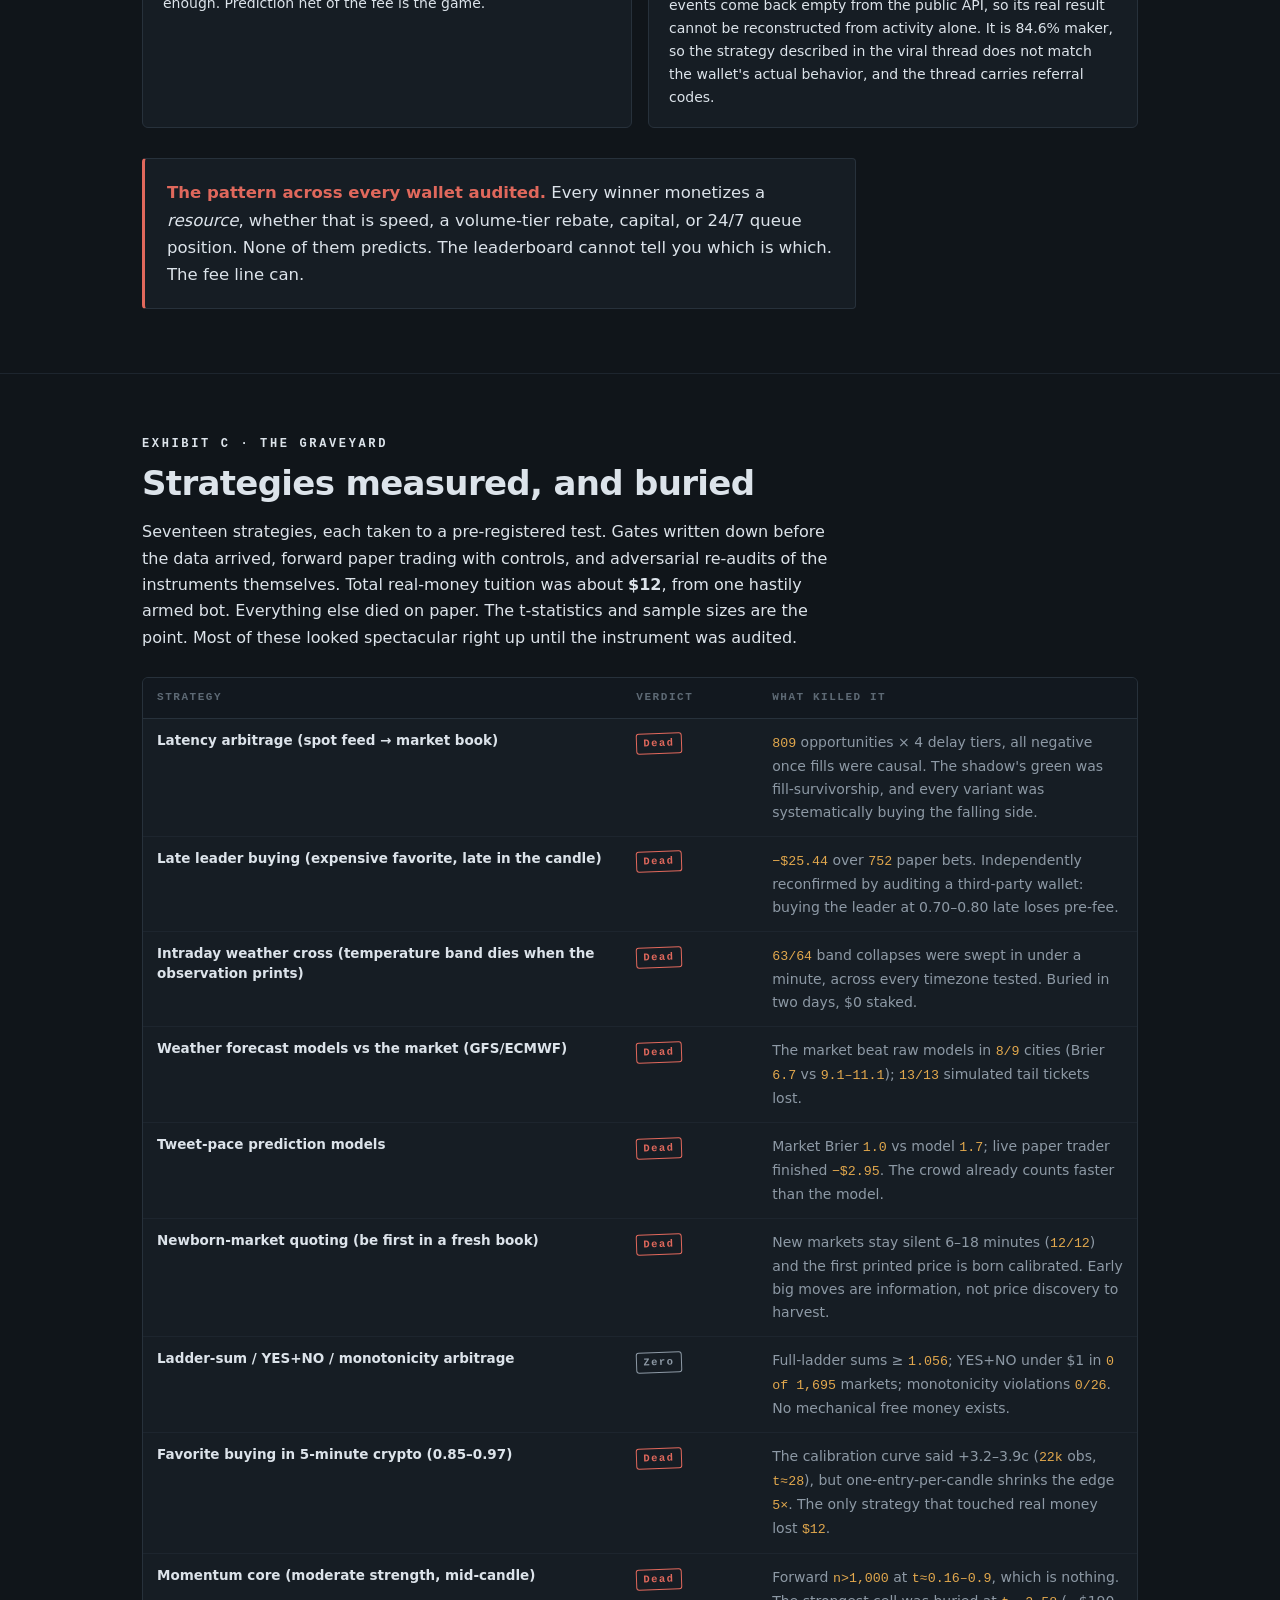
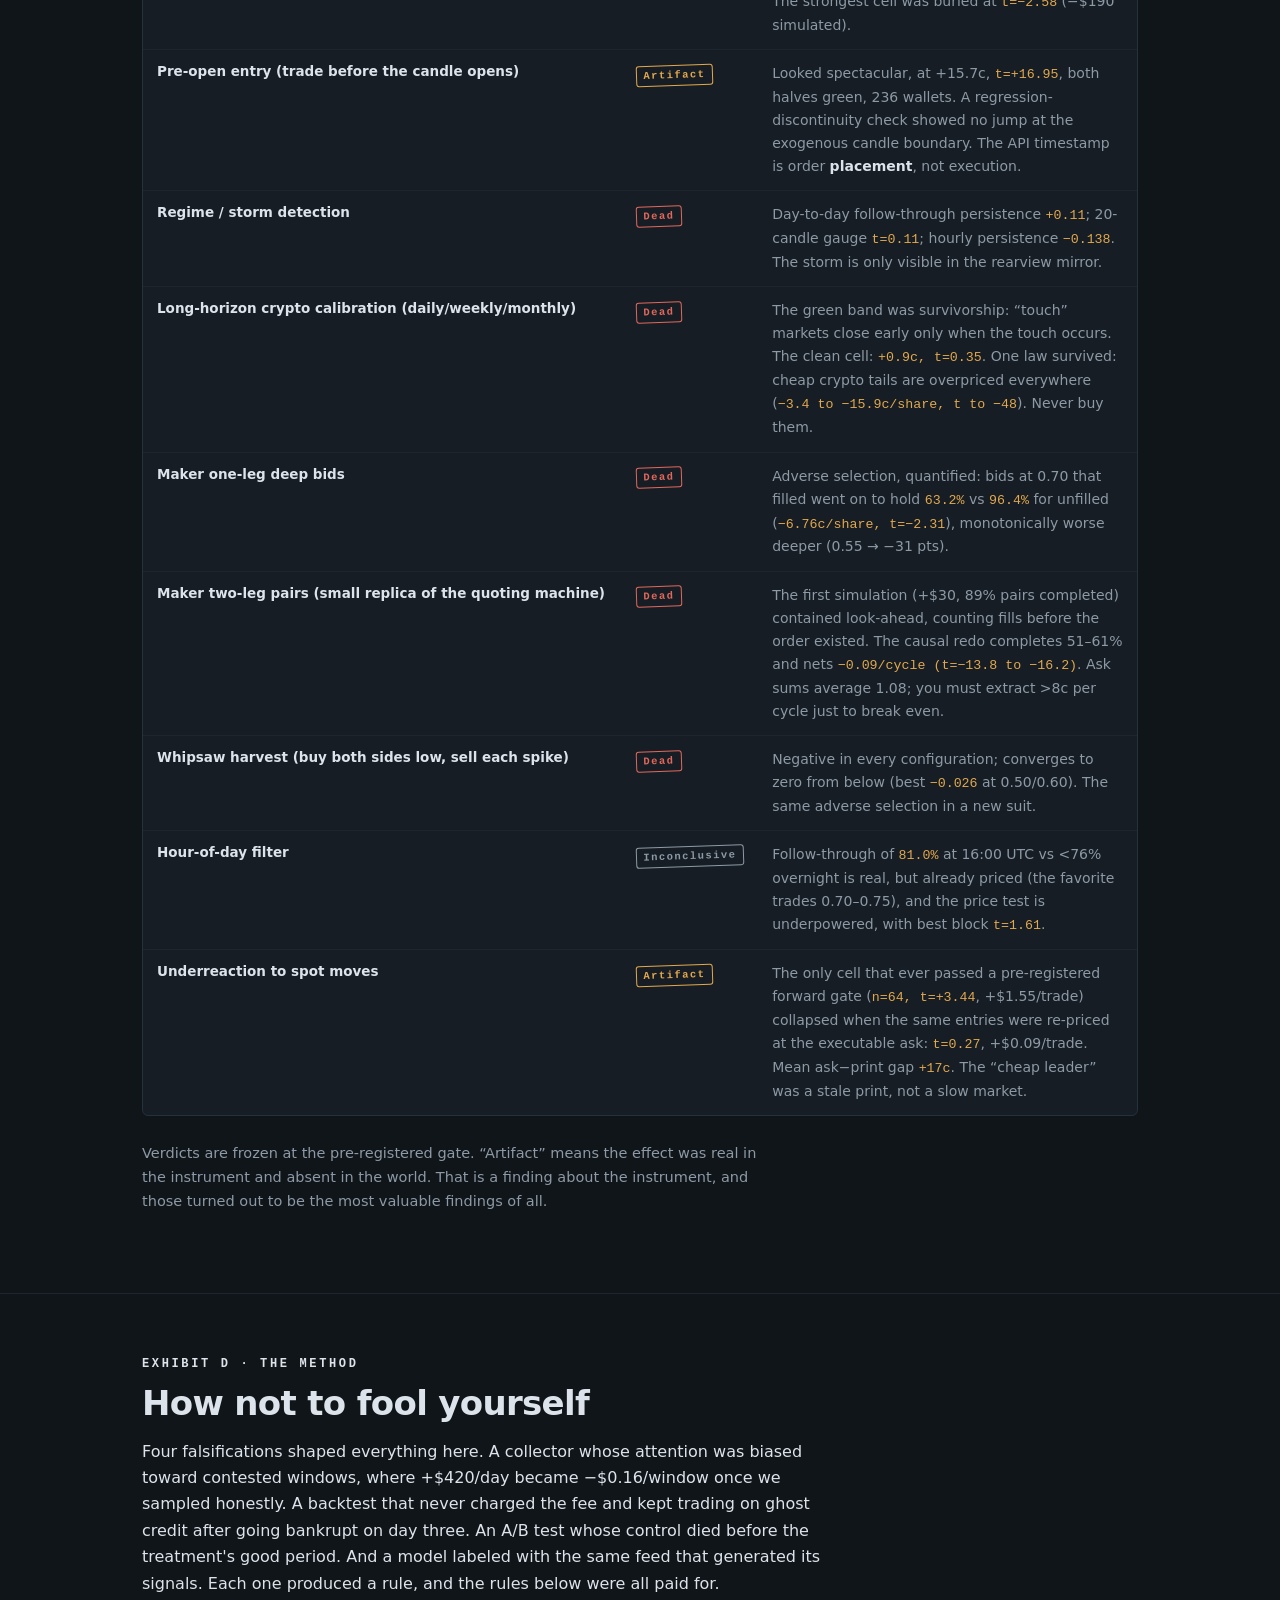
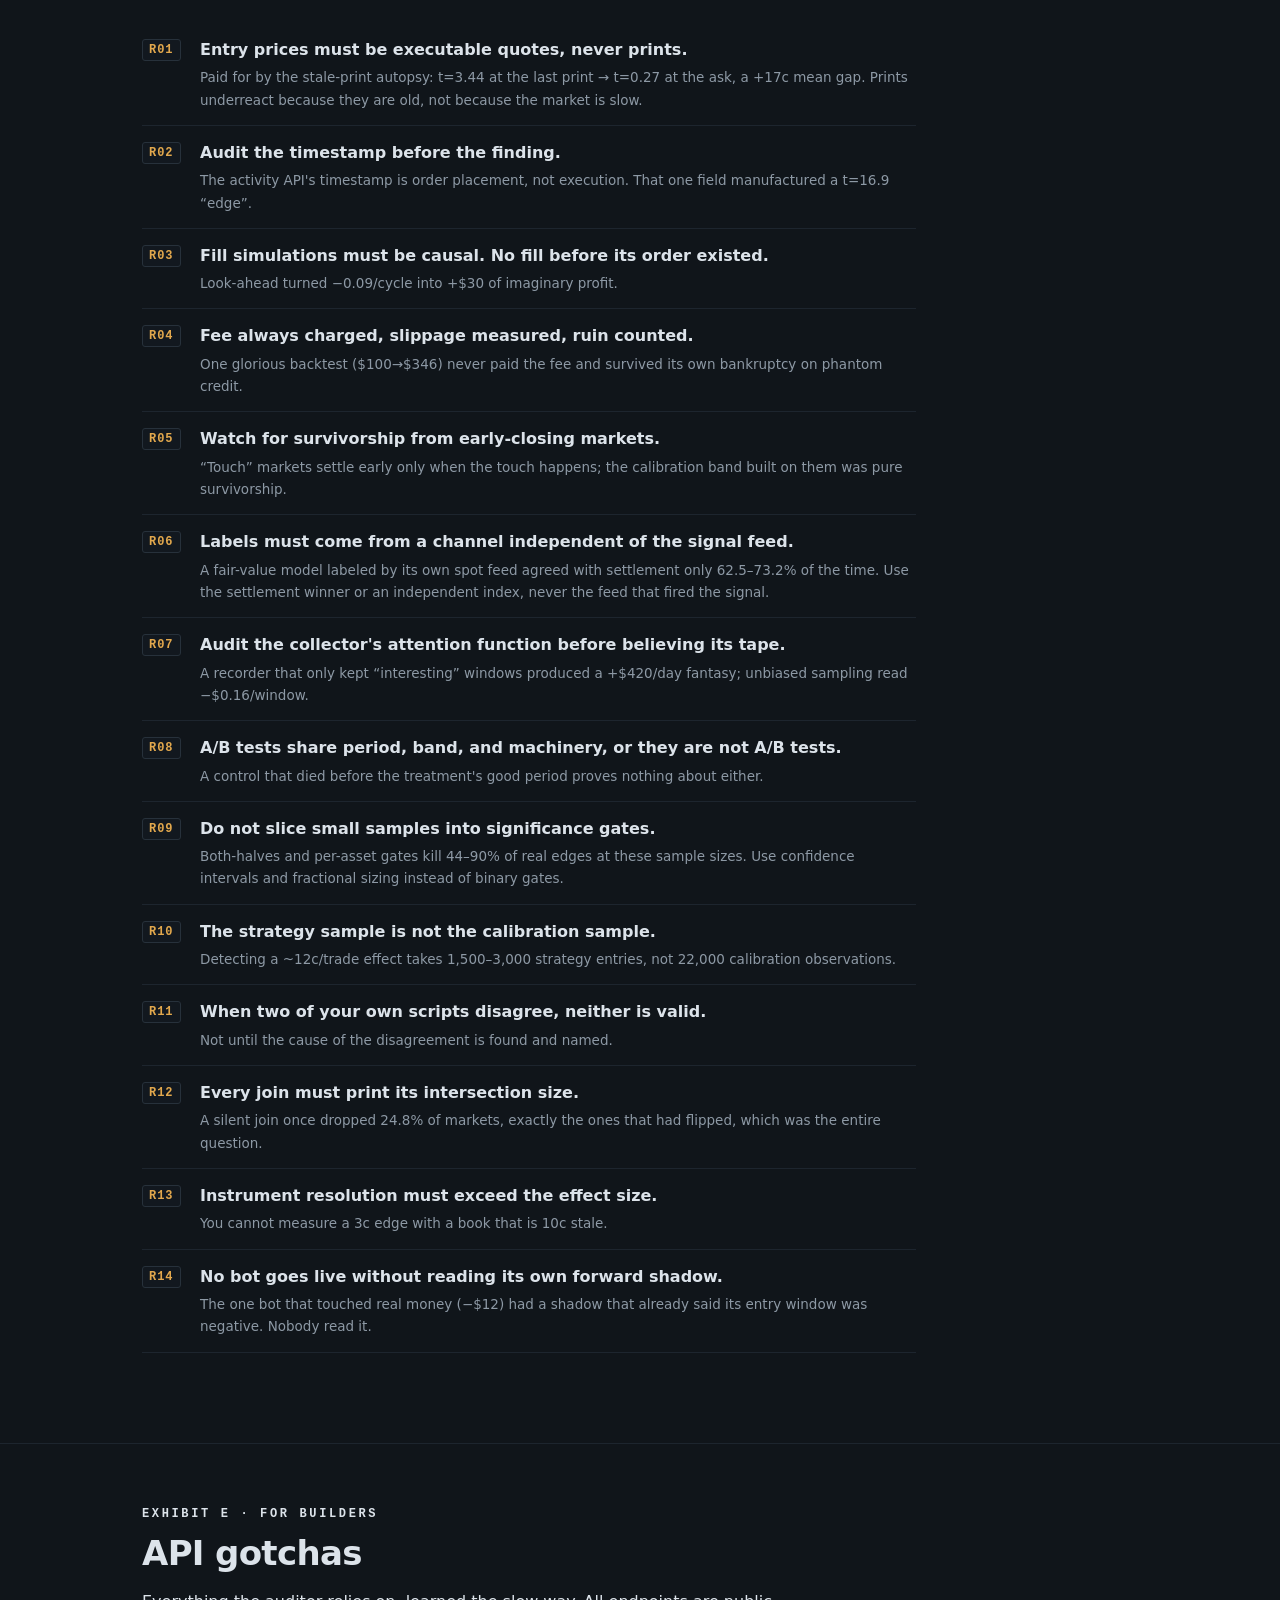
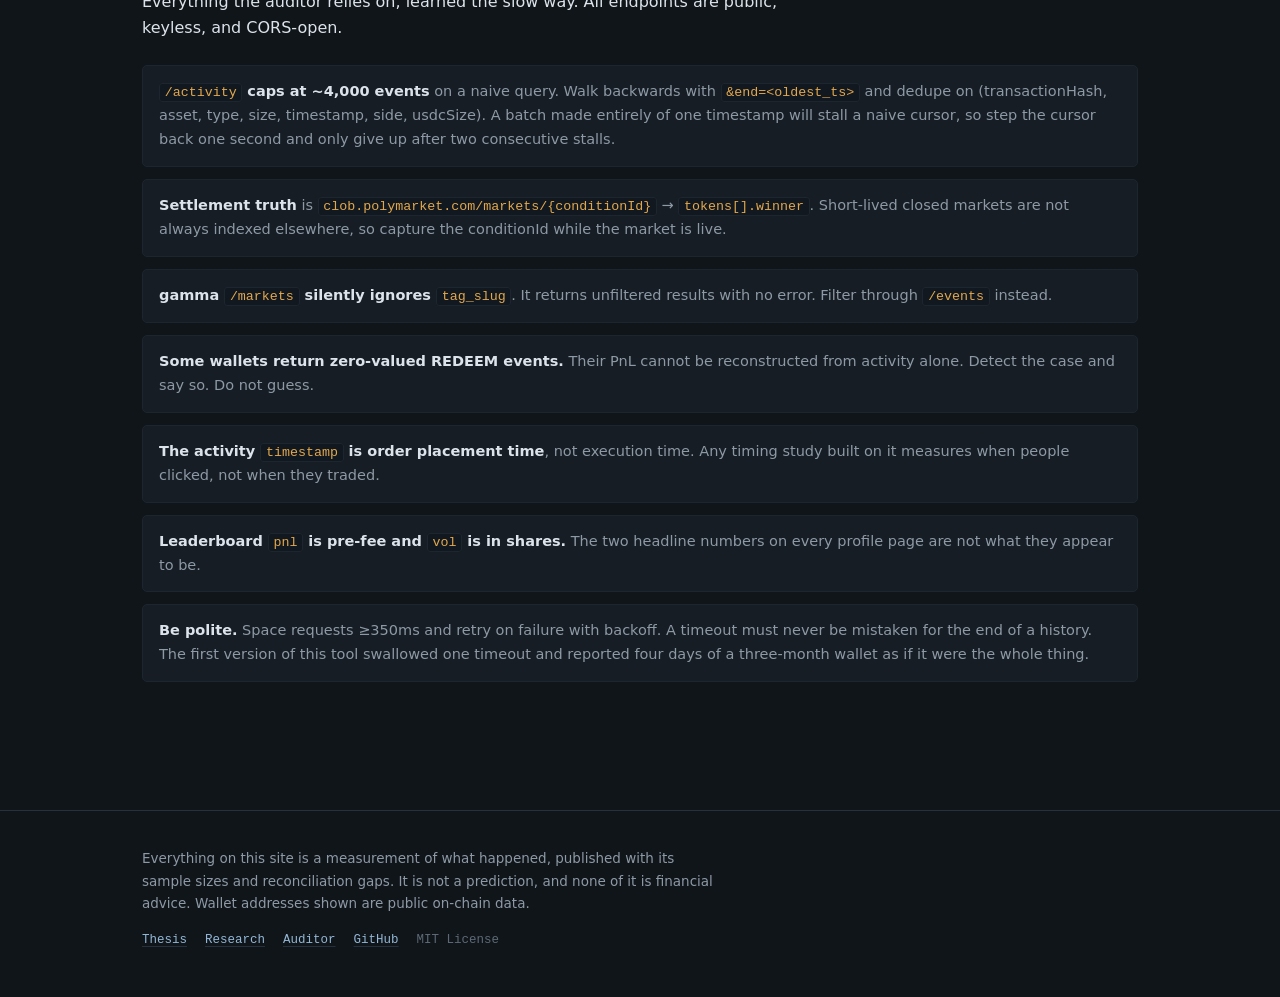
==== commit 87003665: "refactor(docs): take the audit tiers out of the shop window The three priced tiers competed for atte" ====
--- a/docs/index.html
+++ b/docs/index.html
@@ -19,7 +19,6 @@
       <a href="thesis.html">Thesis</a>
       <a href="index.html" aria-current="page">Research</a>
       <a href="auditor.html">Auditor</a>
-      <a href="services.html">Audits</a>
       <a href="https://github.com/IP-Mattos/polyaudit" rel="external">GitHub</a>
     </nav>
   </div>
@@ -498,7 +497,6 @@
       <a href="thesis.html">Thesis</a>
       <a href="index.html">Research</a>
       <a href="auditor.html">Auditor</a>
-      <a href="services.html">Audits</a>
       <a href="https://github.com/IP-Mattos/polyaudit" rel="external">GitHub</a>
       <span>MIT License</span>
     </nav>
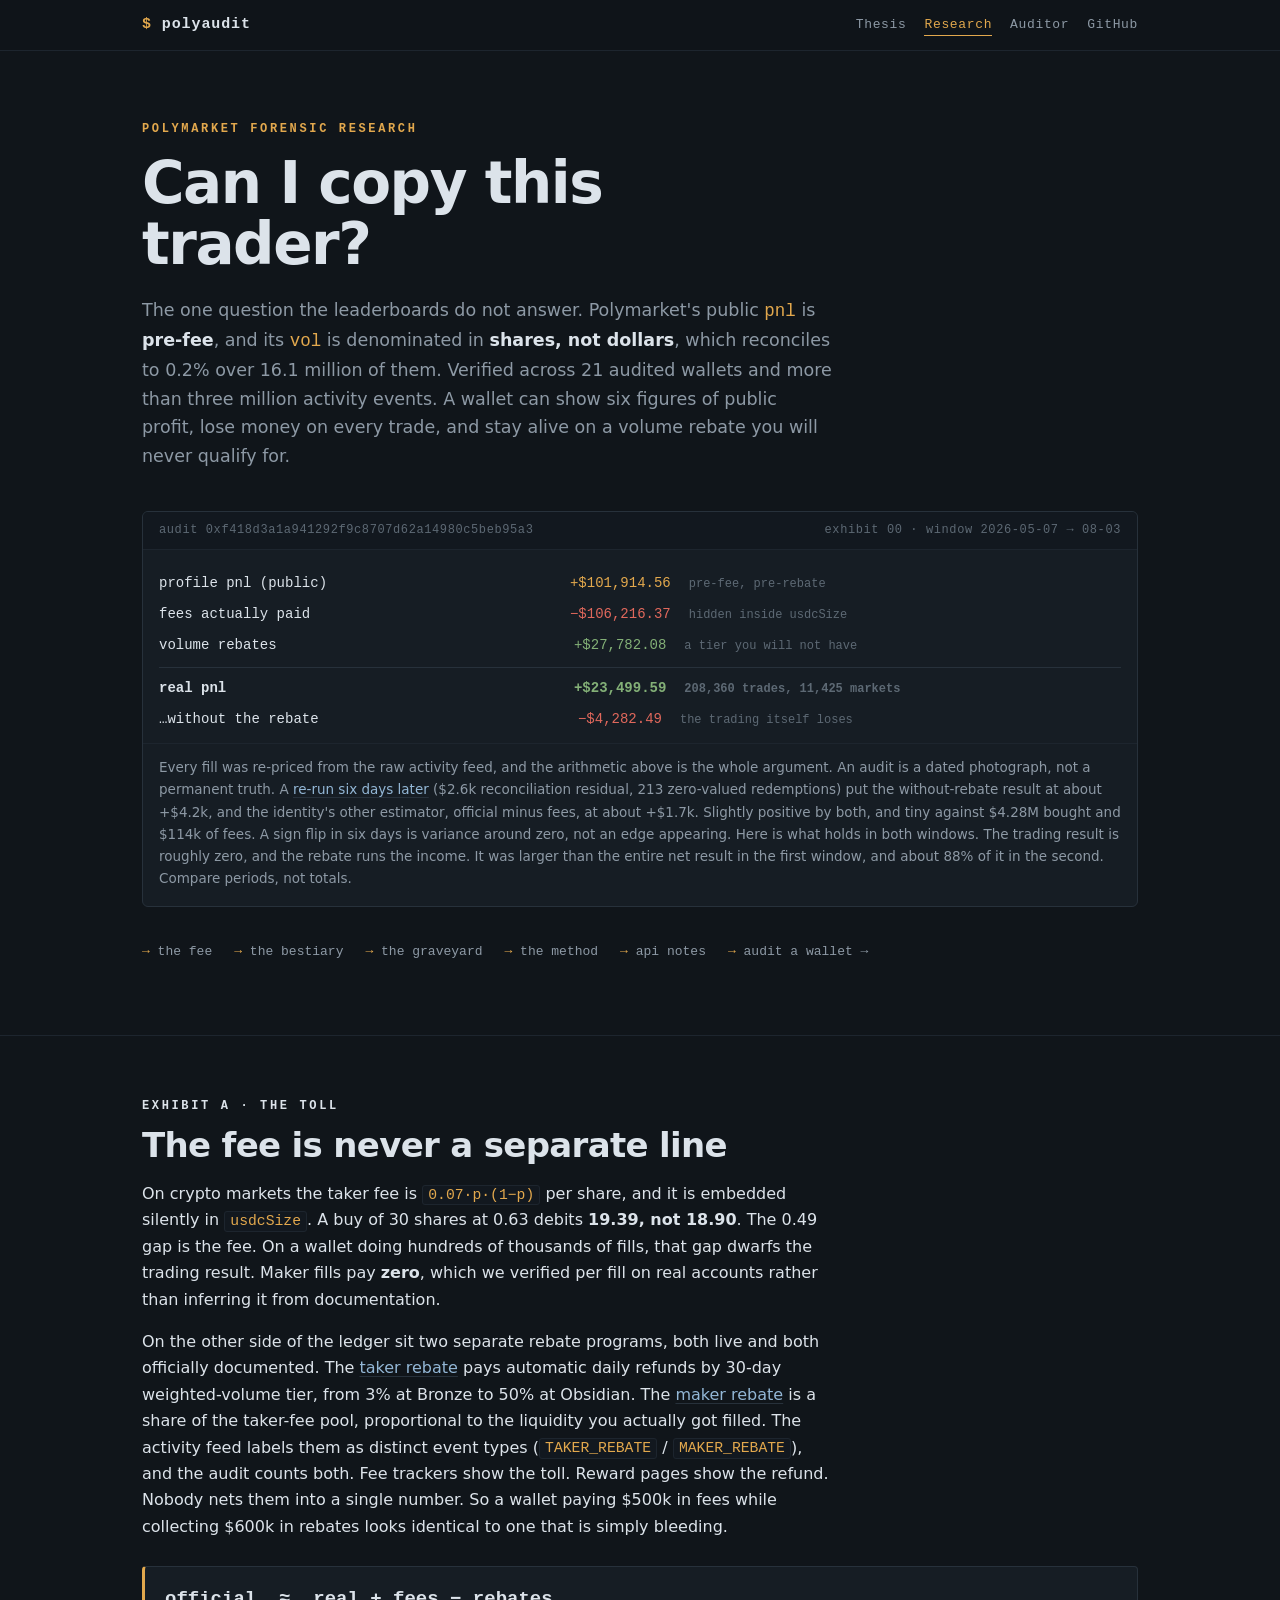
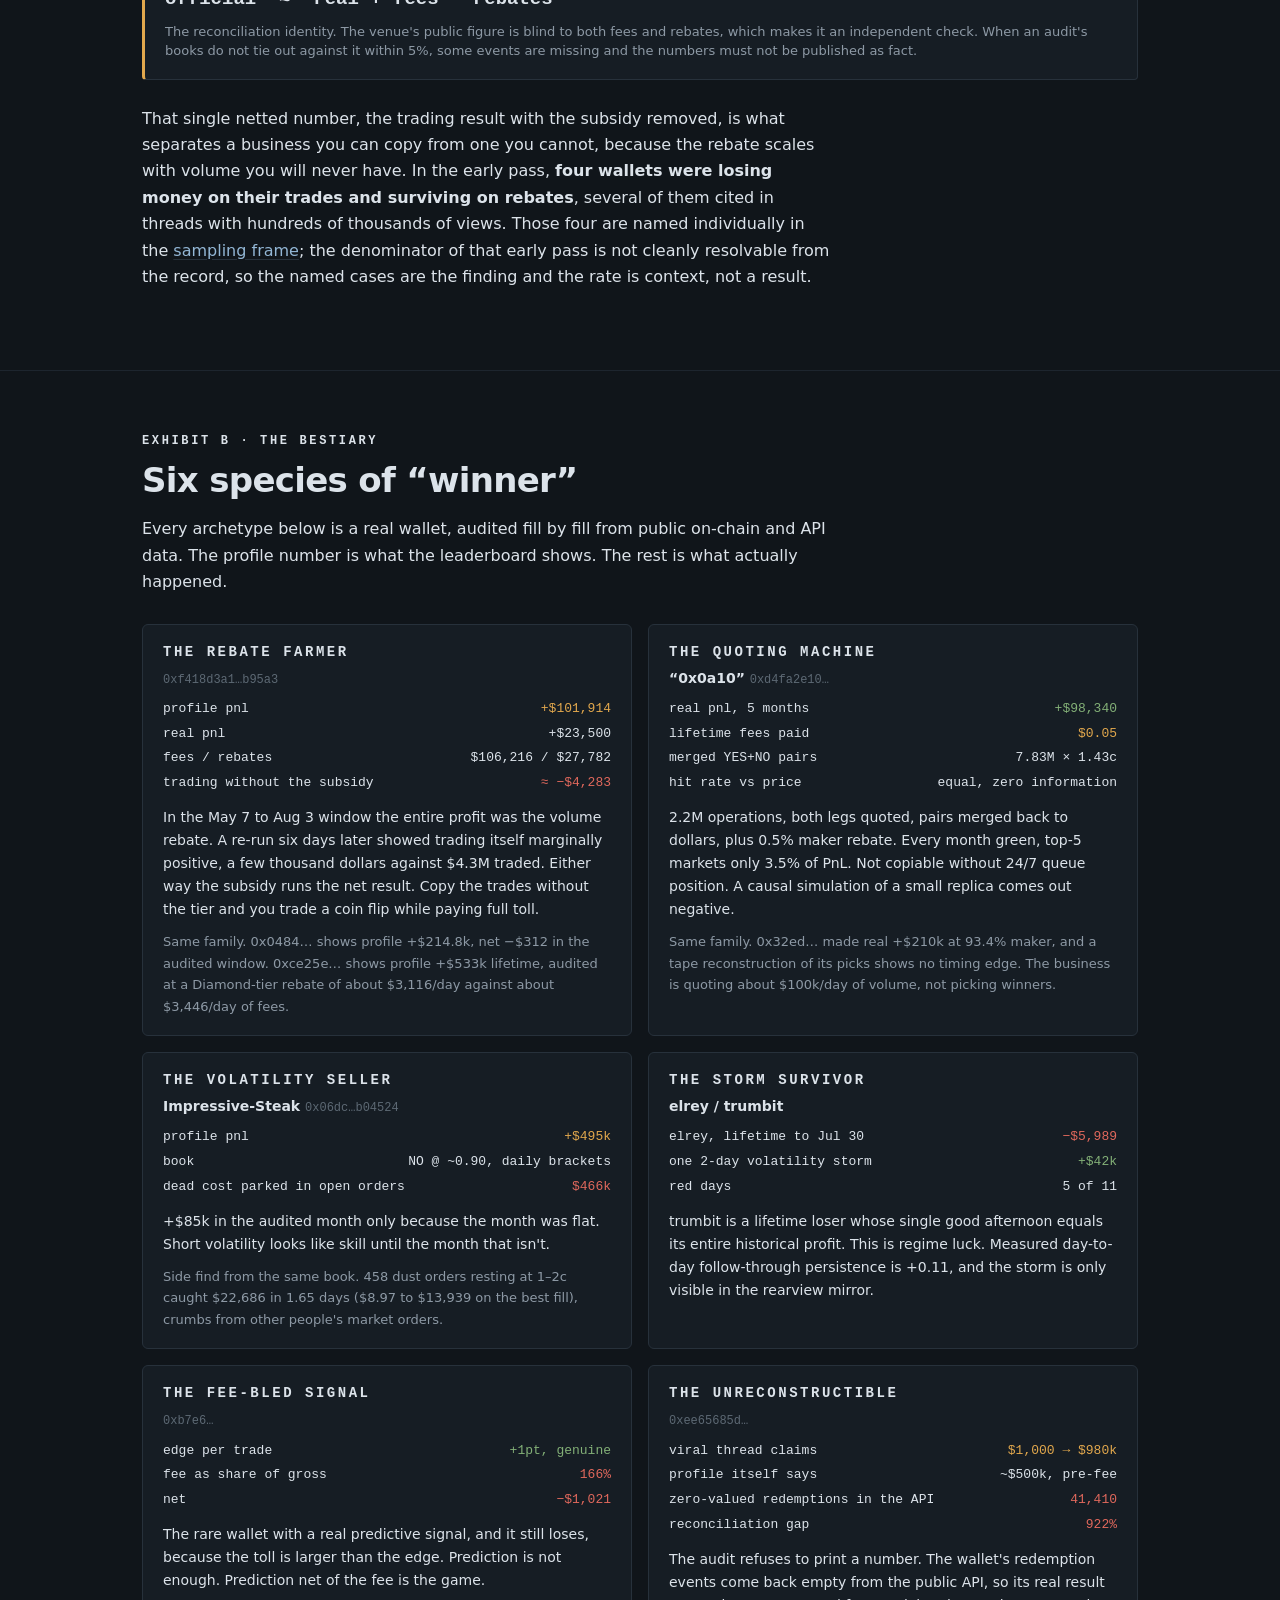
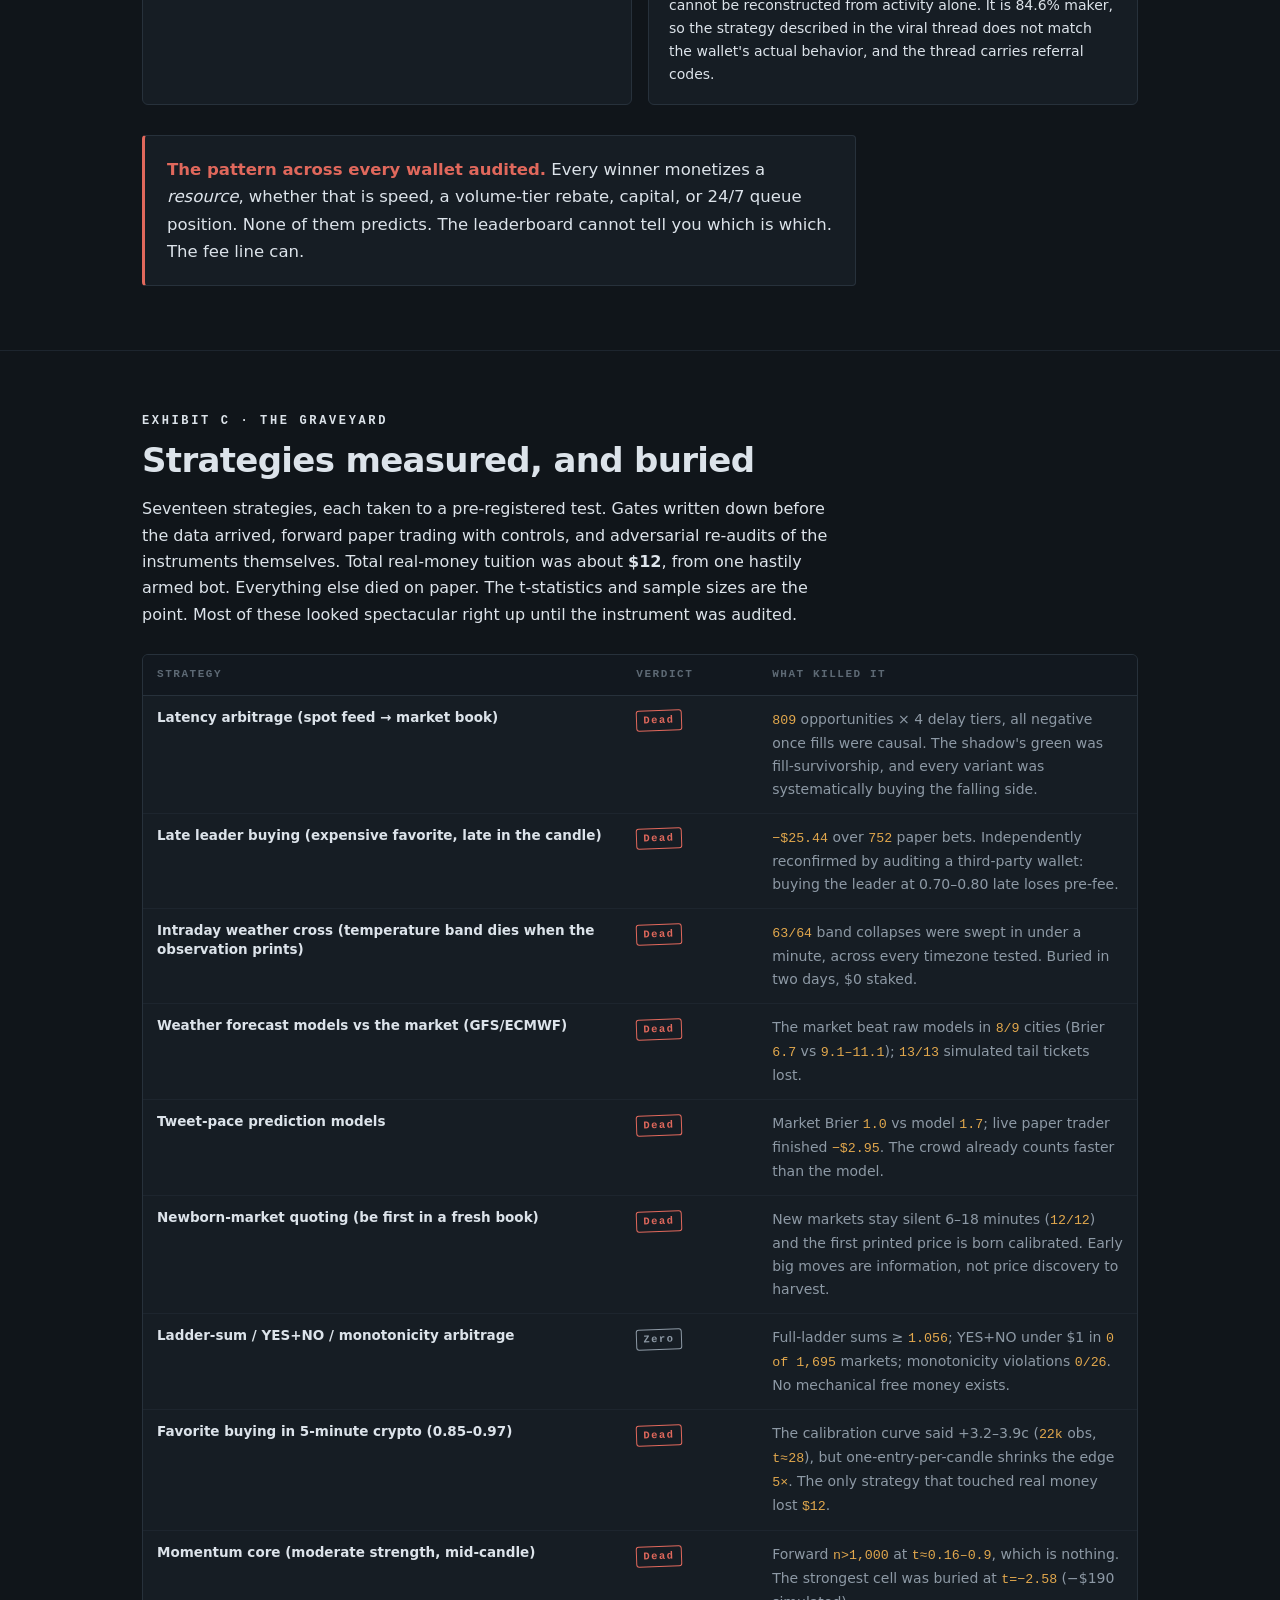
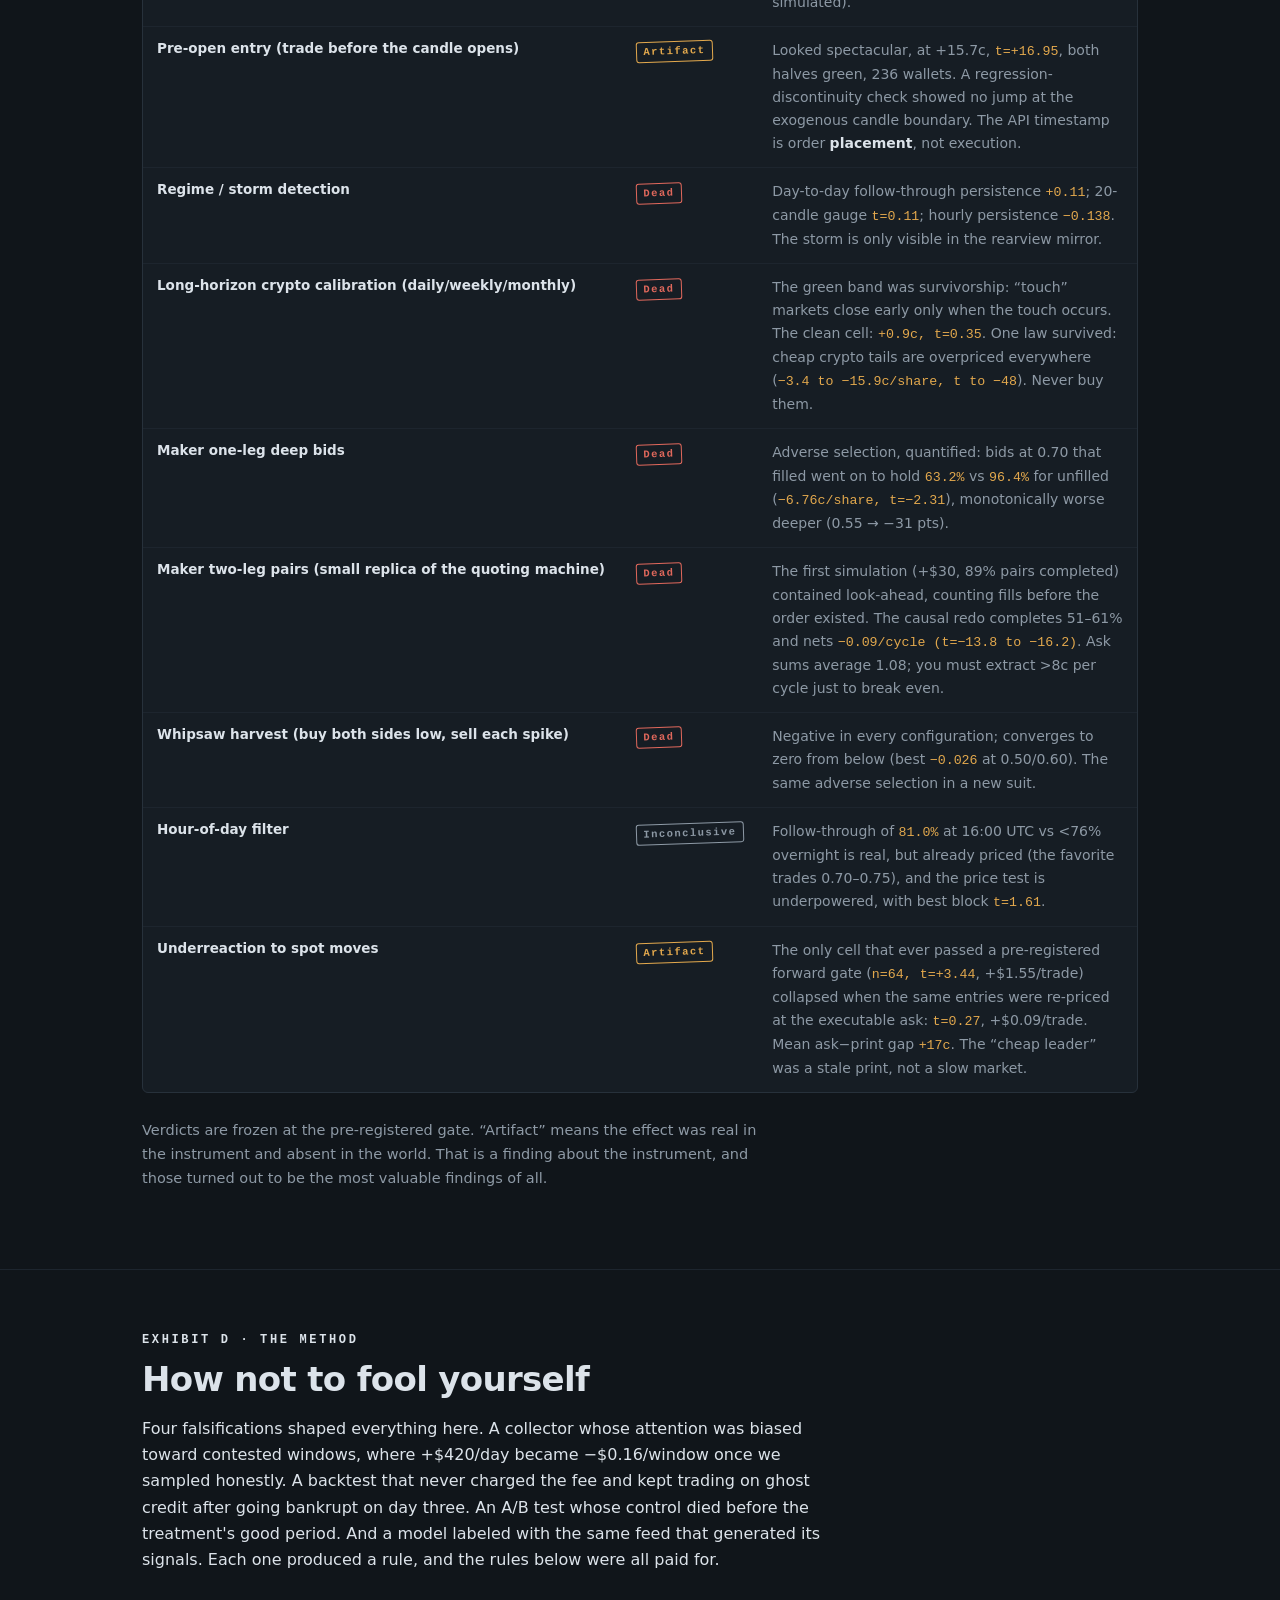
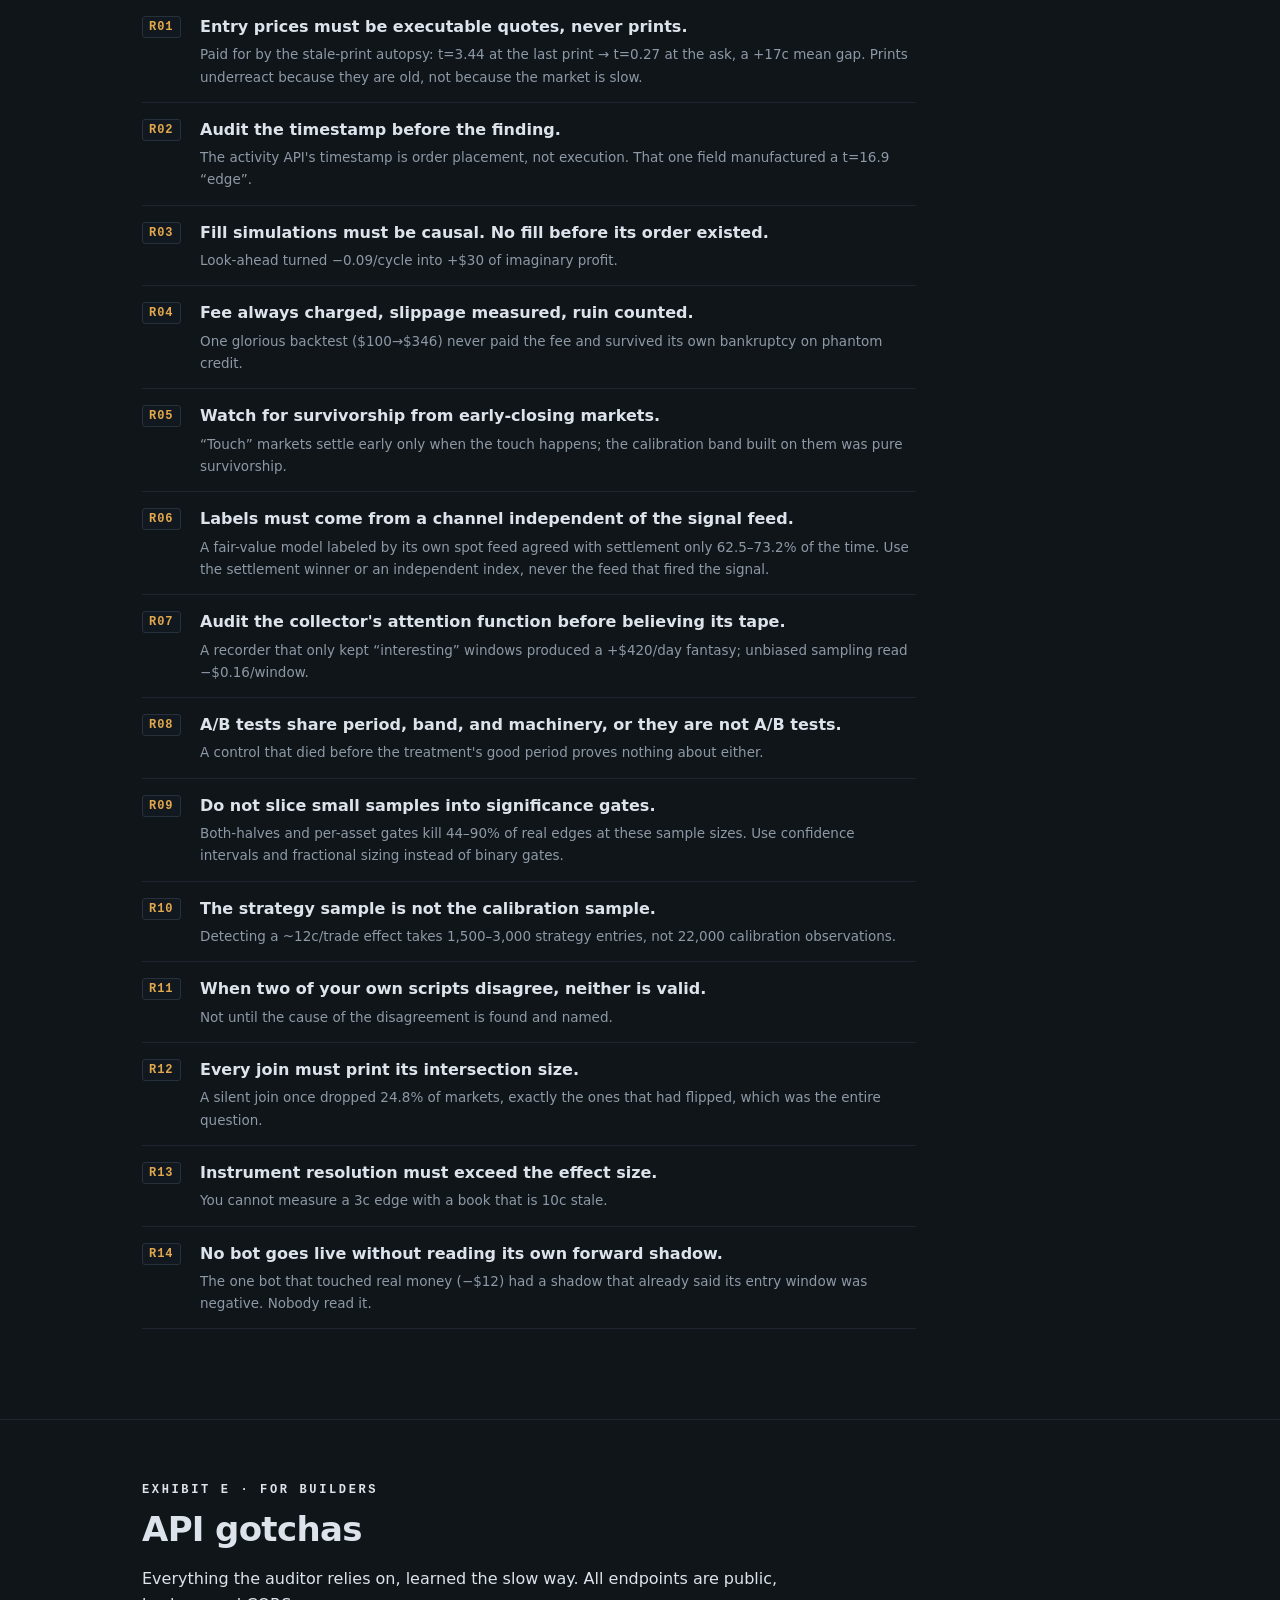
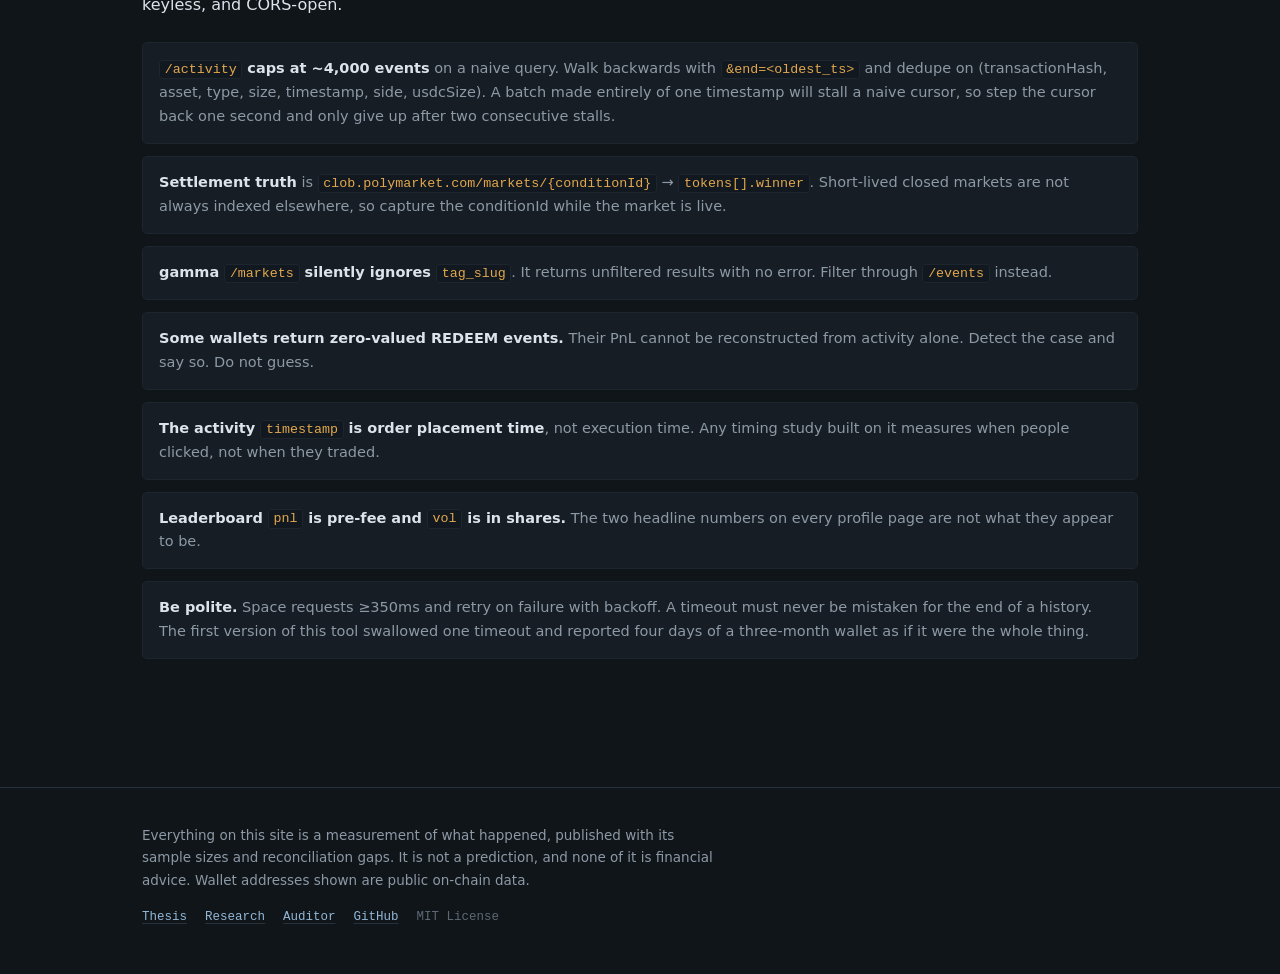
==== commit 39400286: "docs: identify audited wallets by address, not by handle The exhibits pointed at people. A username," ====
--- a/docs/index.html
+++ b/docs/index.html
@@ -41,7 +41,7 @@
     <figure class="term reveal">
       <figcaption class="term-bar">
         <span>audit 0xf418d3a1a941292f9c8707d62a14980c5beb95a3</span>
-        <span>exhibit 00 · the $8,000 bot · window 2026-05-07 → 08-03</span>
+        <span>exhibit 00 · window 2026-05-07 → 08-03</span>
       </figcaption>
       <div class="term-body">
         <div class="tl"><span class="tl-k">profile pnl (public)</span><span class="tl-v amber">+$101,914.56</span><span class="tl-n">pre-fee, pre-rebate</span></div>
@@ -50,10 +50,9 @@
         <div class="tl sum"><span class="tl-k">real pnl</span><span class="tl-v green">+$23,499.59</span><span class="tl-n">208,360 trades, 11,425 markets</span></div>
         <div class="tl"><span class="tl-k">…without the rebate</span><span class="tl-v red">−$4,282.49</span><span class="tl-n">the trading itself loses</span></div>
       </div>
-      <p class="term-foot">This wallet's owner sells the bot behind it for $8,000.
-        Every fill was re-priced from the raw activity feed, and the arithmetic above is the whole argument.
+      <p class="term-foot">Every fill was re-priced from the raw activity feed, and the arithmetic above is the whole argument.
         An audit is a dated photograph, not a permanent truth. A
-        <a href="https://github.com/IP-Mattos/polyaudit/blob/master/examples/takerner_2026-08-09.json" rel="external">re-run
+        <a href="https://github.com/IP-Mattos/polyaudit/blob/master/examples/exhibit-00_2026-08-09.json" rel="external">re-run
         six days later</a> ($2.6k reconciliation residual, 213 zero-valued redemptions) put the
         without-rebate result at about +$4.2k, and the identity's other estimator, official minus fees,
         at about +$1.7k. Slightly positive by both, and tiny against $4.28M bought and $114k of fees.
@@ -131,7 +130,7 @@
       <ul class="cards">
         <li class="card">
           <p class="card-kind">The rebate farmer</p>
-          <p class="card-who">takerner <span class="addr">0xf418d3a1…b95a3</span></p>
+          <p class="card-who"><span class="addr">0xf418d3a1…b95a3</span></p>
           <ul class="card-stats">
             <li><span>profile pnl</span><span class="v amber">+$101,914</span></li>
             <li><span>real pnl</span><span class="v">+$23,500</span></li>
@@ -142,9 +141,9 @@
             A re-run six days later showed trading itself marginally positive,
             a few thousand dollars against $4.3M traded. Either way the subsidy
             runs the net result. Copy the trades without the tier and you
-            trade a coin flip while paying full toll. Sells the bot for $8,000.</p>
-          <p class="aside">Same family. doggystyie shows profile +$214.8k, net −$312 in
-            the audited window. Agile-Spacing shows profile +$533k lifetime, audited at a
+            trade a coin flip while paying full toll.</p>
+          <p class="aside">Same family. <span class="addr">0x0484…</span> shows profile +$214.8k, net −$312 in
+            the audited window. <span class="addr">0xce25e…</span> shows profile +$533k lifetime, audited at a
             Diamond-tier rebate of about $3,116/day against about $3,446/day of fees.</p>
         </li>
 
@@ -161,7 +160,7 @@
             0.5% maker rebate. Every month green, top-5 markets only 3.5% of PnL.
             Not copiable without 24/7 queue position. A causal simulation of a
             small replica comes out negative.</p>
-          <p class="aside">Same family. mo-money made real +$210k at 93.4% maker, and a
+          <p class="aside">Same family. <span class="addr">0x32ed…</span> made real +$210k at 93.4% maker, and a
             tape reconstruction of its picks shows no timing edge. The business is
             quoting about $100k/day of volume, not picking winners.</p>
         </li>
